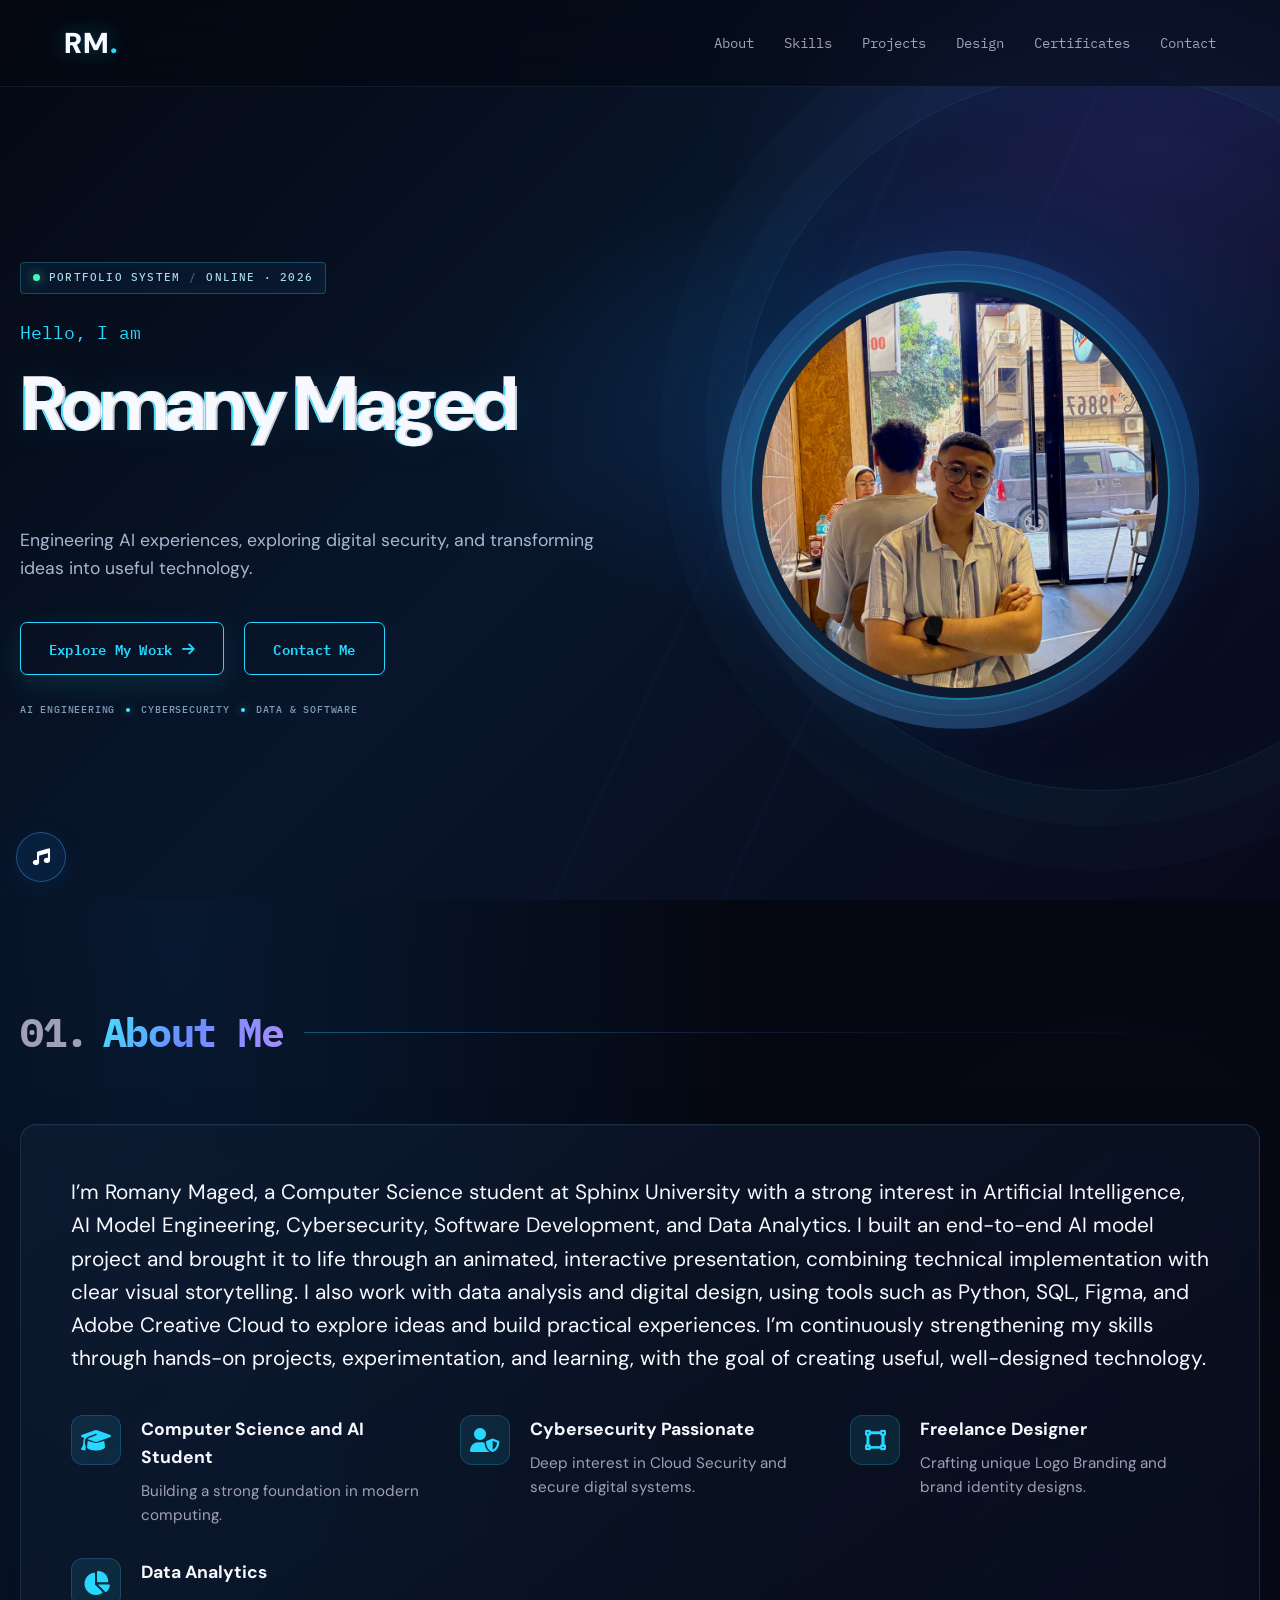
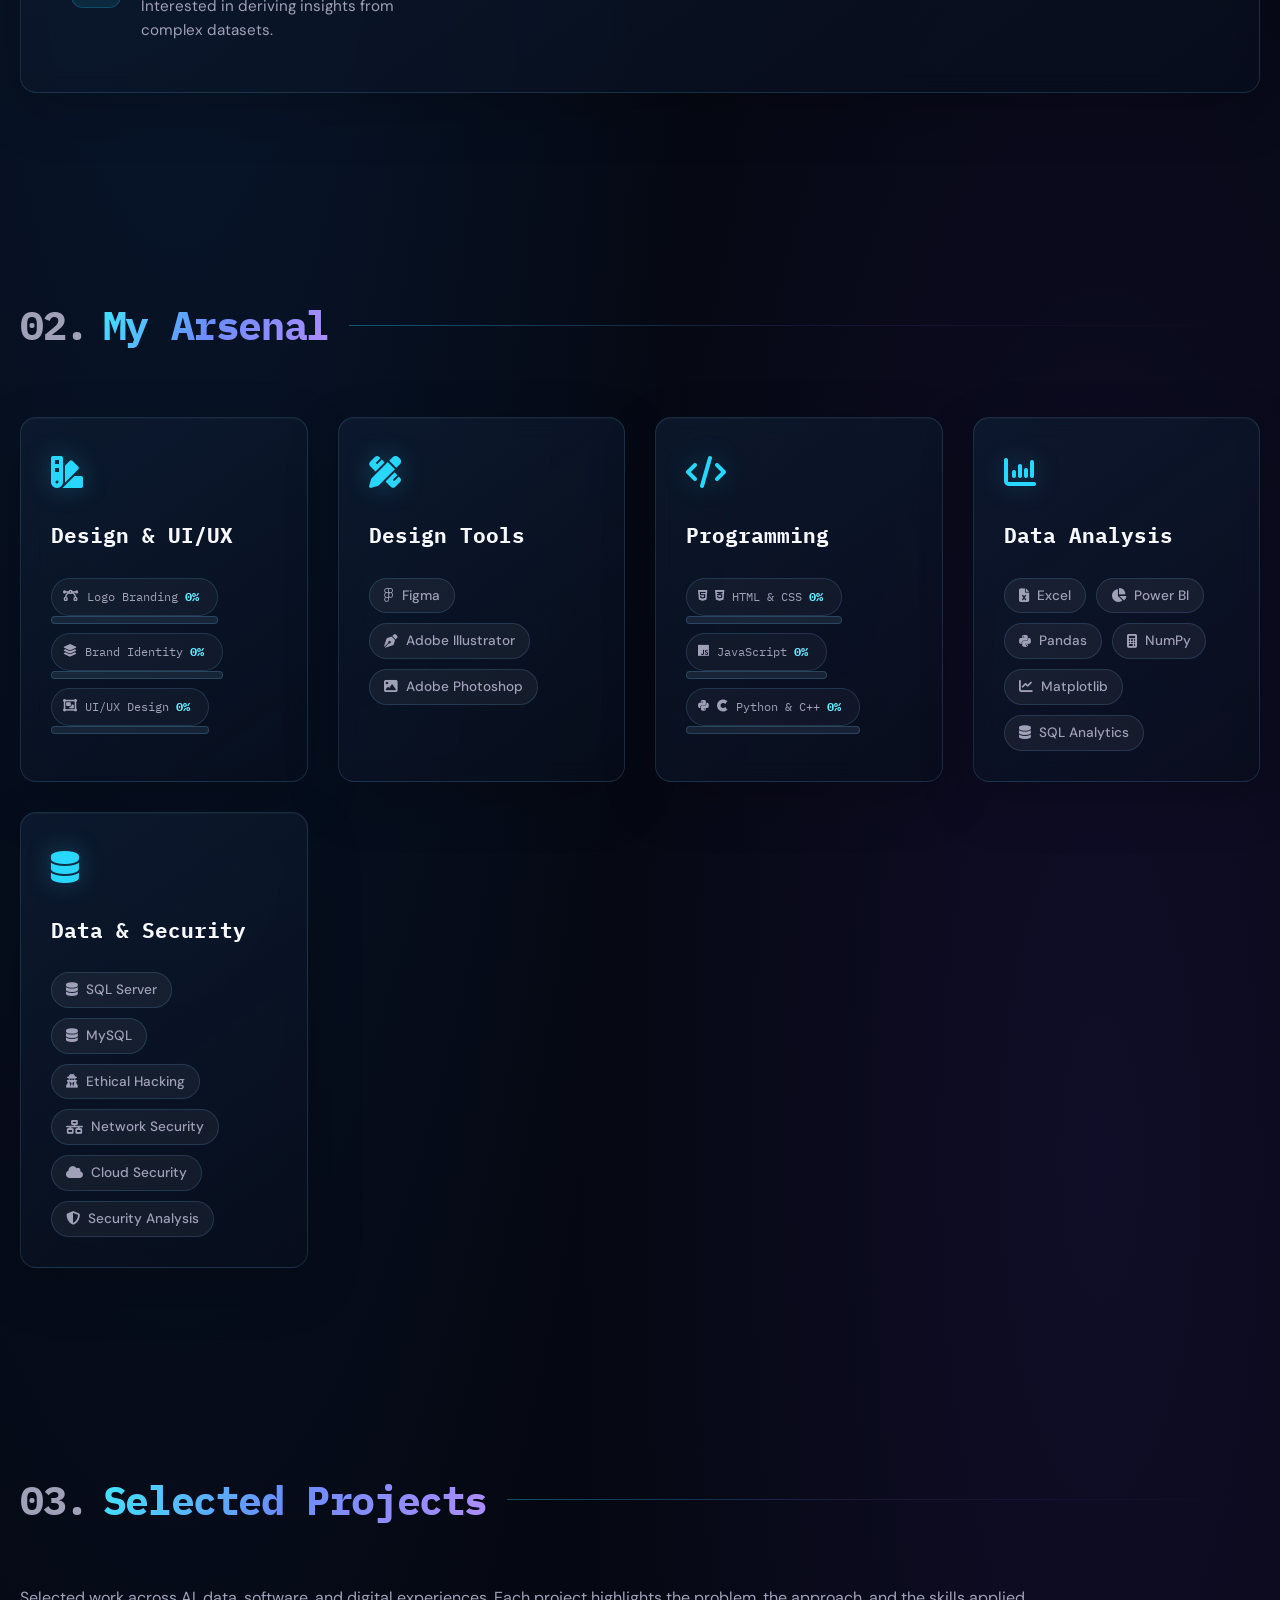
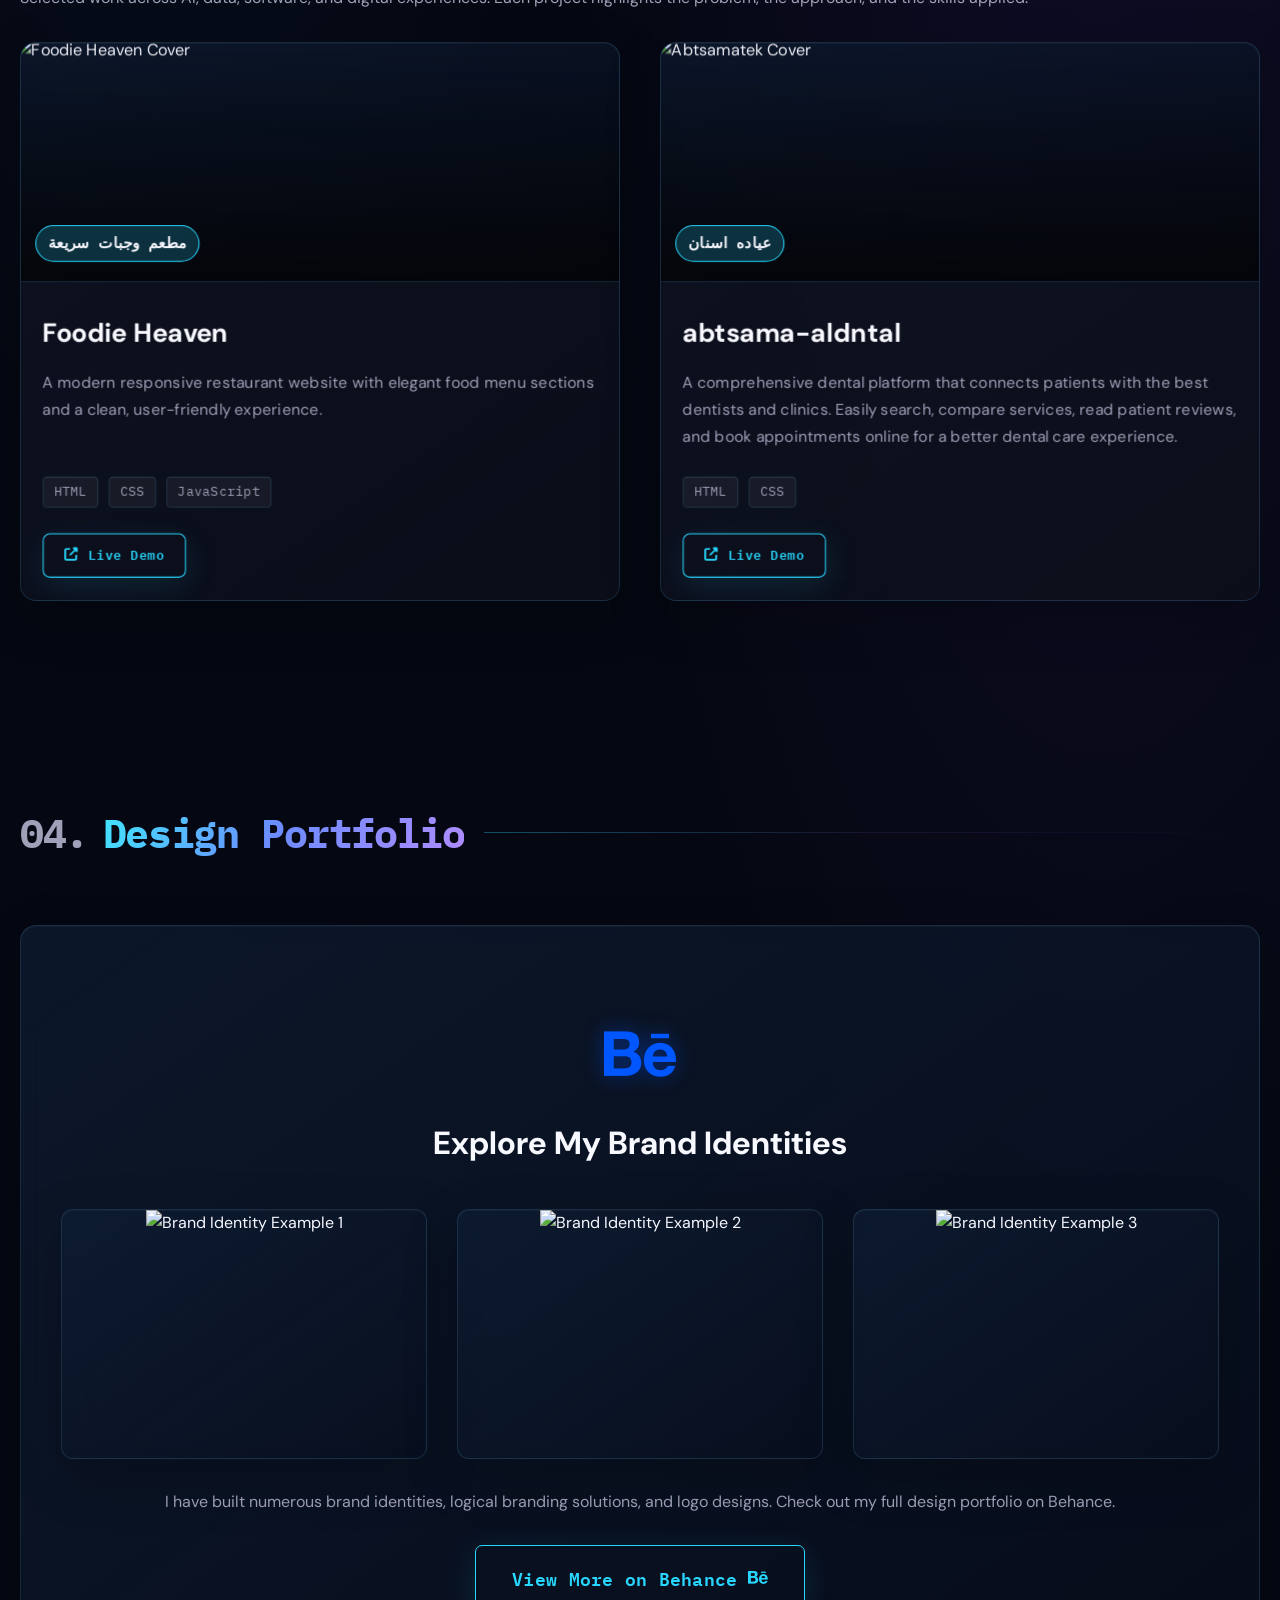
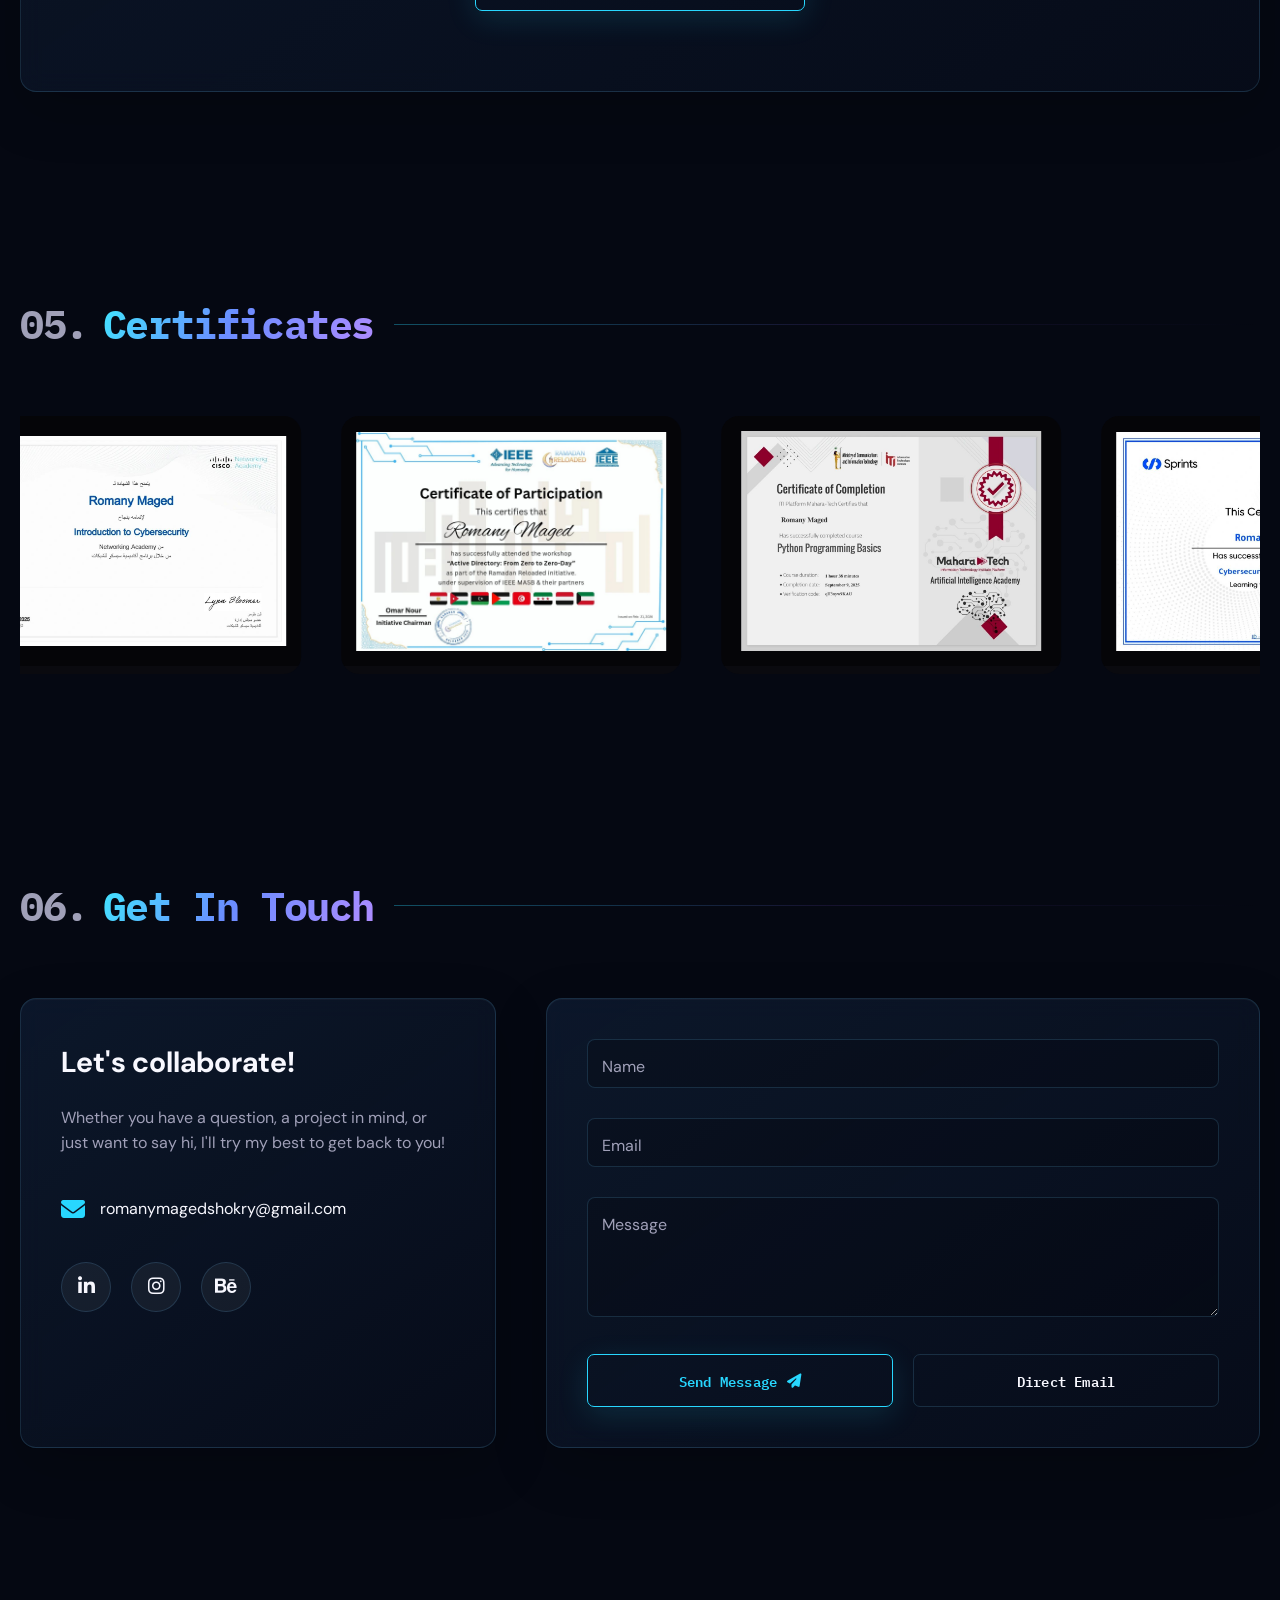
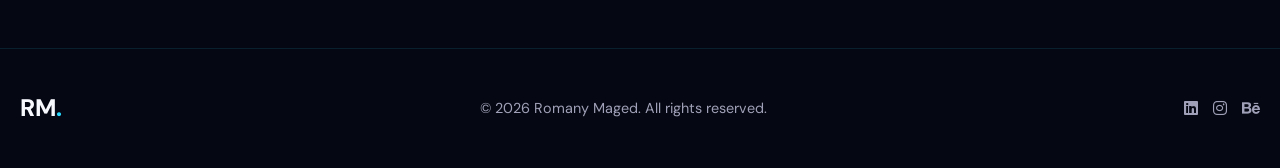
==== index.html @ 2e4d7f94 "Add files via upload" ====
<!DOCTYPE html>
<html lang="en" translate="no">

<head>
    <meta charset="UTF-8">
    <meta name="viewport" content="width=device-width, initial-scale=1.0">

    <!-- Site identity and favicon -->
    <title>Romany Maged | AI Model Engineering, Computer Science &amp; Cybersecurity</title>
    <meta name="application-name" content="Romany Maged">
    <meta property="og:site_name" content="Romany Maged">
    <link rel="icon" type="image/png" sizes="192x192" href="/logo.png">
    <link rel="apple-touch-icon" href="/logo.png">

    <!-- Google Search Console verification (kept from the original file) -->
    <meta name="google-site-verification" content="r4RRK8boNei9Hx-ZyAp6NNh3rEhzOxbkP657Rp9Qjjo">
    <meta name="google-site-verification" content="z92JJEyWyNlZCQNOG80VVvC26_KCY3gpOi3EZ64j8lI">

    <meta name="description" content="Explore Romany Maged’s portfolio featuring AI model engineering, Computer Science projects, cybersecurity, data analytics, software development, and UI/UX and brand design.">
    <meta name="robots" content="index, follow">
    <link rel="canonical" href="https://romanymaged12.vercel.app/">

    <!-- Social sharing -->
    <meta property="og:type" content="website">
    <meta property="og:title" content="Romany Maged | Personal Portfolio">
    <meta property="og:description" content="Explore Romany Maged’s AI model engineering, software development, cybersecurity, data analytics, and design projects.">
    <meta property="og:url" content="https://romanymaged12.vercel.app/">
    <meta property="og:image" content="https://romanymaged12.vercel.app/logo.png">
    <meta name="author" content="Romany Maged">
    <meta name="twitter:card" content="summary">
    <meta name="twitter:title" content="Romany Maged | Portfolio">
    <meta name="twitter:description" content="Computer Science and AI student focused on AI model development, software projects, cybersecurity, data analytics, and design.">
    <meta name="twitter:image" content="https://romanymaged12.vercel.app/logo.png">

    <!-- Fonts -->
    <link rel="preconnect" href="https://fonts.googleapis.com">
    <link rel="preconnect" href="https://fonts.gstatic.com" crossorigin>
    <link href="https://fonts.googleapis.com/css2?family=DM+Sans:wght@400;500;600;700&amp;family=IBM+Plex+Mono:wght@400;500;600&amp;display=swap" rel="stylesheet">

    <!-- Icons -->
    <link rel="stylesheet" href="https://cdnjs.cloudflare.com/ajax/libs/font-awesome/6.4.0/css/all.min.css">

    <!-- AOS CSS -->
    <link href="https://unpkg.com/aos@2.3.1/dist/aos.css" rel="stylesheet">

    <!-- CSS -->
    <link rel="stylesheet" href="style.css">

    <!-- Structured data: preferred Google site name -->
    <script type="application/ld+json">
    {
      "@context": "https://schema.org",
      "@graph": [
        {
          "@type": "Person",
          "@id": "https://romanymaged12.vercel.app/#person",
          "name": "Romany Maged",
          "url": "https://romanymaged12.vercel.app/",
          "jobTitle": "Computer Science Student | AI Model Engineering and Cybersecurity",
          "email": "romanymagedshokry@gmail.com",
          "sameAs": [
            "https://www.linkedin.com/in/romany-maged-387081284",
            "https://www.instagram.com/romany_maged12",
            "https://www.behance.net/romanymaged"
          ],
          "knowsAbout": [
            "Computer Science",
            "Frontend Development",
            "AI Model Engineering",
            "Machine Learning",
            "Cybersecurity",
            "Cloud Technologies",
            "Data Analysis",
            "Logo Branding",
            "Web Development"
          ]
        },
        {
          "@type": "WebSite",
          "@id": "https://romanymaged12.vercel.app/#website",
          "url": "https://romanymaged12.vercel.app/",
          "name": "Romany Maged",
          "alternateName": "RM",
          "description": "Portfolio of Romany Maged featuring AI model engineering, software development, cybersecurity, data analytics, and design projects.",
          "inLanguage": "en",
          "publisher": {
            "@id": "https://romanymaged12.vercel.app/#person"
          }
        }
      ]
    }
    </script>
</head>

<body>
    <!-- Preloader -->
    <div id="preloader">
        <div class="loader-content">
            <div class="loader-logo">RM<span>.</span></div>
            <div class="loader-bar">
                <div class="loader-progress"></div>
            </div>
        </div>
    </div>
    <!-- Navigation -->
    <nav class="navbar" data-aos="fade-down" data-aos-duration="1000">
        <div class="nav-container">
            <a href="#hero" class="brand">RM<span>.</span></a>
            <ul class="nav-links" id="site-navigation">
                <li><a href="#about" class="nav-link">About</a></li>
                <li><a href="#skills" class="nav-link">Skills</a></li>
                <li><a href="#projects" class="nav-link">Projects</a></li>
                <li><a href="#design" class="nav-link">Design</a></li>
                <li><a href="#certificates" class="nav-link">Certificates</a></li>
                <li><a href="#contact" class="nav-link">Contact</a></li>
            </ul>
            <button class="mobile-menu-btn" type="button" aria-label="Open navigation menu" aria-expanded="false" aria-controls="site-navigation"><i class="fas fa-bars" aria-hidden="true"></i></button>
        </div>
    </nav>

    <main>
        <!-- Hero Section -->
        <section id="hero" class="hero-section animated-gradient-bg">
            <div id="tsparticles" class="absolute-canvas"></div>
            <div class="container relative w-full">
                <div class="hero-wrapper">
                    <div class="hero-content">
                        <div class="future-status" data-aos="fade-up" data-aos-delay="60"><span class="status-dot"></span><span>PORTFOLIO SYSTEM</span><span class="status-divider">/</span><span>ONLINE · 2026</span></div>
                        <div class="hero-subtitle" data-aos="fade-up" data-aos-delay="100">Hello, I am</div>
                        <h1 class="hero-title glitch" data-text="Romany Maged" data-aos="fade-up" data-aos-delay="200">
                            Romany Maged</h1>
                        <h2 class="hero-roles" data-aos="fade-up" data-aos-delay="300">
                            <span id="typed-roles"></span>
                        </h2>
                        <p class="hero-tagline" data-aos="fade-up" data-aos-delay="400">Engineering AI experiences, exploring digital security, and transforming ideas into useful technology.</p>

                        <div class="cta-group" data-aos="fade-up" data-aos-delay="500">
                            <a href="#projects" class="btn btn-primary">
                                <span>Explore My Work</span> <i class="fas fa-arrow-right"></i>
                            </a>
                            <a href="#contact" class="btn btn-secondary">
                                <span>Contact Me</span>
                            </a>
                            
                        </div>
                        <div class="hero-tech-strip" data-aos="fade-up" data-aos-delay="560" aria-label="Focus areas">
                            <span>AI ENGINEERING</span><i></i><span>CYBERSECURITY</span><i></i><span>DATA &amp; SOFTWARE</span>
                        </div>
                    </div>
                    <div class="hero-visual" data-aos="zoom-in" data-aos-delay="600">
                        <div class="profile-glow-ring">
                            <img src="profilee.jpg" alt="Romany Maged Profile" class="profile-image">
                        </div>
                    </div>
                </div>
            </div>

        </section>

        <!-- About Section -->
        <section id="about" class="about-section section-padding">
            <div class="container">
                <div class="section-header" data-aos="fade-right">
                    <h2 class="section-title">01. <span class="gradient-text">About Me</span></h2>
                    <div class="section-line"></div>
                </div>

                <div class="about-content glass-panel" data-aos="fade-up">
                    <div class="about-text">
                        <p class="lead">I’m Romany Maged, a Computer Science student at Sphinx University with a strong interest in Artificial Intelligence, AI Model Engineering, Cybersecurity, Software Development, and Data Analytics. I built an end-to-end AI model project and brought it to life through an animated, interactive presentation, combining technical implementation with clear visual storytelling. I also work with data analysis and digital design, using tools such as Python, SQL, Figma, and Adobe Creative Cloud to explore ideas and build practical experiences. I’m continuously strengthening my skills through hands-on projects, experimentation, and learning, with the goal of creating useful, well-designed technology.</p>

                        <ul class="about-list">
                            <li data-aos="fade-up" data-aos-delay="100">
                                <div class="icon-box"><i class="fas fa-graduation-cap"></i></div>
                                <div>
                                    <strong>Computer Science and AI Student</strong>
                                    <p>Building a strong foundation in modern computing.</p>
                                </div>
                            </li>
                            <li data-aos="fade-up" data-aos-delay="200">
                                <div class="icon-box"><i class="fas fa-user-shield"></i></div>
                                <div>
                                    <strong>Cybersecurity Passionate</strong>
                                    <p>Deep interest in Cloud Security and secure digital systems.</p>
                                </div>
                            </li>
                            <li data-aos="fade-up" data-aos-delay="300">
                                <div class="icon-box"><i class="fas fa-vector-square"></i></div>
                                <div>
                                    <strong>Freelance Designer</strong>
                                    <p>Crafting unique Logo Branding and brand identity designs.</p>
                                </div>
                            </li>
                            <li data-aos="fade-up" data-aos-delay="400">
                                <div class="icon-box"><i class="fas fa-chart-pie"></i></div>
                                <div>
                                    <strong>Data Analytics</strong>
                                    <p>Interested in deriving insights from complex datasets.</p>
                                </div>
                            </li>
                        </ul>
                    </div>
                </div>
            </div>
        </section>

        <!-- Skills Section -->
        <section id="skills" class="skills-section section-padding">
            <div class="container">
                <div class="section-header" data-aos="fade-right">
                    <h2 class="section-title">02. <span class="gradient-text">My Arsenal</span></h2>
                    <div class="section-line"></div>
                </div>

                <div class="skills-grid">
                    <!-- Design Skills -->
                    <div class="skill-category glass-card" data-aos="fade-up" data-aos-delay="100"-glare="0.2">
                        <div class="category-icon blue"><i class="fas fa-swatchbook"></i></div>
                        <h3>Design &amp; UI/UX</h3>
                        <div class="skill-bars">
                            <div class="skill-bar-item">
                                <div class="skill-info"><span class="has-tooltip"
                                        data-tooltip="Creating visually striking corporate identities"><i
                                            class="fa-solid fa-bezier-curve"></i> Logo Branding</span><span
                                        class="progress-percent" data-target="95">0%</span></div>
                                <div class="progress-bar">
                                    <div class="progress" data-target="95"

                                        style="width: 0%; color: var(--accent-blue); background: linear-gradient(90deg, rgba(var(--accent-blue-rgb), 0.1), var(--accent-blue));">
                                    </div>
                                </div>
                            </div>
                            <div class="skill-bar-item">
                                <div class="skill-info"><span class="has-tooltip"
                                        data-tooltip="Developing comprehensive brand strategies"><i
                                            class="fa-solid fa-layer-group"></i> Brand Identity</span><span
                                        class="progress-percent" data-target="80">0%</span></div>
                                <div class="progress-bar">
                                    <div class="progress" data-target="80"

                                        style="width: 0%; color: var(--accent-blue); background: linear-gradient(90deg, rgba(var(--accent-blue-rgb), 0.1), var(--accent-blue));">
                                    </div>
                                </div>
                            </div>
                            <div class="skill-bar-item">
                                <div class="skill-info"><span class="has-tooltip"
                                        data-tooltip="Designing intuitive user interfaces"><i
                                            class="fa-solid fa-object-group"></i> UI/UX Design</span><span
                                        class="progress-percent" data-target="89">0%</span></div>
                                <div class="progress-bar">
                                    <div class="progress" data-target="89"

                                        style="width: 0%; color: var(--accent-blue); background: linear-gradient(90deg, rgba(var(--accent-blue-rgb), 0.1), var(--accent-blue));">
                                    </div>
                                </div>
                            </div>
                        </div>
                    </div>

                    <!-- Design Tools -->
                    <div class="skill-category glass-card" data-aos="fade-up" data-aos-delay="200"-glare="0.2">
                        <div class="category-icon purple"><i class="fas fa-pen-ruler"></i></div>
                        <h3>Design Tools</h3>
                        <div class="tags" style="margin-top: 20px;">
                            <span class="tag tool has-tooltip" data-tooltip="Advanced vector UI generation"><i
                                    class="fa-brands fa-figma"></i> Figma</span>
                            <span class="tag tool has-tooltip" data-tooltip="Vector graphic creation"><i
                                    class="fa-solid fa-pen-nib"></i> Adobe Illustrator</span>
                            <span class="tag tool has-tooltip" data-tooltip="Raster image editing"><i
                                    class="fa-solid fa-image"></i> Adobe Photoshop</span>
                        </div>
                    </div>

                    <!-- Programming -->
                    <div class="skill-category glass-card" data-aos="fade-up" data-aos-delay="300"-glare="0.2">
                        <div class="category-icon blue"><i class="fas fa-code"></i></div>
                        <h3>Programming</h3>
                        <div class="skill-bars">
                            <div class="skill-bar-item">
                                <div class="skill-info"><span class="has-tooltip"
                                        data-tooltip="Semantic markup &amp; responsive styles"><i
                                            class="fa-brands fa-html5"></i> <i class="fa-brands fa-css3-alt"></i> HTML
                                        &amp; CSS</span><span class="progress-percent" data-target="99">0%</span></div>
                                <div class="progress-bar">
                                    <div class="progress" data-target="99"
                                        style="width: 0%; color: var(--accent-purple); background: linear-gradient(90deg, rgba(var(--accent-purple-rgb), 0.1), var(--accent-purple));">
                                    </div>
                                </div>
                            </div>
                            <div class="skill-bar-item">
                                <div class="skill-info"><span class="has-tooltip"
                                        data-tooltip="Interactive web logic formulation"><i class="fa-brands fa-js"></i>
                                        JavaScript</span><span class="progress-percent" data-target="84">0%</span></div>
                                <div class="progress-bar">
                                    <div class="progress" data-target="84"

                                        style="width: 0%; color: var(--accent-purple); background: linear-gradient(90deg, rgba(var(--accent-purple-rgb), 0.1), var(--accent-purple));">
                                    </div>
                                </div>
                            </div>
                            <div class="skill-bar-item">
                                <div class="skill-info"><span class="has-tooltip"
                                        data-tooltip="Object-oriented algorithms &amp; logic"><i
                                            class="fa-brands fa-python"></i> <i class="fa-brands fa-cuttlefish"></i>
                                        Python &amp; C++</span><span class="progress-percent" data-target="90">0%</span>
                                </div>
                                <div class="progress-bar">
                                    <div class="progress" data-target="90"

                                        style="width: 0%; color: var(--accent-purple); background: linear-gradient(90deg, rgba(var(--accent-purple-rgb), 0.1), var(--accent-purple));">
                                    </div>
                                </div>
                            </div>
                        </div>
                    </div>

                    <!-- Data Analysis -->
                    <div class="skill-category glass-card" data-aos="fade-up" data-aos-delay="450">
                        <div class="category-icon blue"><i class="fas fa-chart-column"></i></div>
                        <h3>Data Analysis</h3>
                        <div class="tags" style="margin-top: 20px;">
                            <span class="tag tool has-tooltip" data-tooltip="Data cleaning, analysis, and reporting"><i
                                    class="fas fa-file-excel"></i> Excel</span>
                            <span class="tag tool has-tooltip" data-tooltip="Interactive dashboards and business intelligence"><i
                                    class="fas fa-chart-pie"></i> Power BI</span>
                            <span class="tag tool has-tooltip" data-tooltip="Data manipulation and analysis with Python"><i
                                    class="fab fa-python"></i> Pandas</span>
                            <span class="tag tool has-tooltip" data-tooltip="Numerical computing and array-based analysis"><i
                                    class="fas fa-calculator"></i> NumPy</span>
                            <span class="tag tool has-tooltip" data-tooltip="Data visualization and statistical charts"><i
                                    class="fas fa-chart-line"></i> Matplotlib</span>
                            <span class="tag db has-tooltip" data-tooltip="Querying and analyzing structured datasets"><i
                                    class="fas fa-database"></i> SQL Analytics</span>
                        </div>
                    </div>

                    <!-- DB & Sec -->
                    <div class="skill-category glass-card" data-aos="fade-up" data-aos-delay="400"-glare="0.2">
                        <div class="category-icon purple"><i class="fas fa-database"></i></div>
                        <h3>Data &amp; Security</h3>
                        <div class="tags" style="margin-top: 20px;">
                            <span class="tag db has-tooltip" data-tooltip="Relational database querying"><i
                                    class="fa-solid fa-database"></i> SQL Server</span>
                            <span class="tag db has-tooltip" data-tooltip="Open-source RDBMS"><i
                                    class="fa-solid fa-database"></i> MySQL</span>
                            <span class="tag sec has-tooltip" data-tooltip="Penetration testing &amp; exploits"><i
                                    class="fa-solid fa-user-secret"></i> Ethical Hacking</span>
                            <span class="tag sec has-tooltip" data-tooltip="Infrastructure defense"><i
                                    class="fa-solid fa-network-wired"></i> Network Security</span>
                            <span class="tag sec has-tooltip" data-tooltip="Securing cloud environments"><i
                                    class="fa-solid fa-cloud"></i> Cloud Security</span>
                            <span class="tag sec has-tooltip" data-tooltip="Vulnerability scanning"><i
                                    class="fa-solid fa-shield-halved"></i> Security Analysis</span>
                        </div>
                    </div>
                </div>
            </div>
        </section>

        <!-- Web Projects Section -->
        <section id="projects" class="projects-section section-padding">
            <div class="container">
                <div class="section-header" data-aos="fade-right">
                    <h2 class="section-title">03. <span class="gradient-text">Selected Projects</span></h2>
                    <div class="section-line"></div>
                </div>

                <div class="projects-intro" data-aos="fade-up">
                    <p>Selected work across AI, data, software, and digital experiences. Each project highlights the problem, the approach, and the skills applied.</p>
                </div>
                <div class="modern-projects-grid">
                    <!-- Project 1 -->
                    <div class="project-grid-card glass-card" data-aos="fade-up"-glare="0.2">
                        <div class="project-cover hover-zoom">
                            <img src="https://img.joomcdn.net/fcca8a0c1809af371ff817e4484833f15d3275b1_original.jpeg"
                                alt="Foodie Heaven Cover">
                            <div class="project-overlay">
                                <span class="project-type-chip"><h3>مطعم وجبات سريعة</h3></span>
                            </div>
                        </div>
                        <div class="project-info-box">
                            <h3 class="project-title">Foodie Heaven</h3>
                            <p class="project-desc">A modern responsive restaurant website with elegant food menu
                                sections and a clean, user-friendly experience.</p>
                            <div class="project-tech">
                                <span>HTML</span>
                                <span>CSS</span>
                                <span>JavaScript</span>
                            </div>
                            <div class="project-actions-row">
                                <a href="https://foodieheaven1.netlify.app/" target="_blank" rel="noopener noreferrer"
                                    class="btn btn-primary btn-sm">
                                    <i class="fas fa-external-link-alt"></i> Live Demo
                                </a>
                                
                                </a>
                            </div>
                        </div>
                    </div>

                    <!-- Project 2 -->
                    <div class="project-grid-card glass-card" data-aos="fade-up" data-aos-delay="100"-glare="0.2">
                        <div class="project-cover hover-zoom">
                            <img src="https://www.alsafwahospital.net/images/2017/02/06/teeth.jpg"
                                alt="Abtsamatek Cover">
                            <div class="project-overlay">
                                <span class="project-type-chip"><h3>عياده اسنان</h3></span>
                            </div>
                        </div>
                        <div class="project-info-box">
                            <h3 class="project-title">abtsama-aldntal</h3>
                            <p class="project-desc">A comprehensive dental platform that connects patients with the best dentists and clinics.
Easily search, compare services, read patient reviews, and book appointments online for a better dental care experience.</p>
                            <div class="project-tech">
                                <span>HTML</span>
                                <span>CSS</span>
                            </div>
                            <div class="project-actions-row">
                                <a href="https://abtsama-aldntal.netlify.app/" target="_blank" rel="noopener noreferrer"
                                    class="btn btn-primary btn-sm">
                                    <i class="fas fa-external-link-alt"></i> Live Demo
                                </a>
                                
                                </a>
                            </div>
                        </div>
                    </div>
                </div>
            </div>
        </section>

        <!-- Design Portfolio Section -->
        <section id="design" class="design-section section-padding">
            <div class="container">
                <div class="section-header" data-aos="fade-right">
                    <h2 class="section-title">04. <span class="gradient-text">Design Portfolio</span></h2>
                    <div class="section-line"></div>
                </div>

                <div class="behance-promo glass-panel" data-aos="zoom-in-up">
                    <div class="behance-brand" style="margin-bottom: 10px;">
                        <i class="fa-brands fa-behance"></i>
                    </div>
                    <h3 style="margin-bottom: 40px;">Explore My Brand Identities</h3>

                    <div class="behance-grid">
                        <div class="behance-card glass-card hover-zoom" data-aos="fade-up" data-aos-delay="100">
                            <img src="https://mir-s3-cdn-cf.behance.net/project_modules/1400_webp/6d802d230749709.687cc9d68c77b.png"
                                alt="Brand Identity Example 1">
                            <div class="behance-overlay">
                                <a href="https://www.behance.net/gallery/230749709/Melou-Logo-Brand-Identity-Design" target="_blank" rel="noopener noreferrer"
                                    class="btn btn-primary btn-sm">
                                    <i class="fas fa-eye"></i> View on Behance
                                </a>
                            </div>
                        </div>
                        <div class="behance-card glass-card hover-zoom" data-aos="fade-up" data-aos-delay="200">
                            <img src="https://mir-s3-cdn-cf.behance.net/project_modules/disp_webp/baab04224359407.6809919b4394b.png"
                                alt="Brand Identity Example 2">
                            <div class="behance-overlay">
                                <a href="https://www.behance.net/gallery/224359407/Sweelix-Ice-Cream-Logo-Brand-Identity-Design" target="_blank" rel="noopener noreferrer"
                                    class="btn btn-primary btn-sm">
                                    <i class="fas fa-eye"></i> View on Behance
                                </a>
                            </div>
                        </div>
                        <div class="behance-card glass-card hover-zoom" data-aos="fade-up" data-aos-delay="300">
                            <img src="https://mir-s3-cdn-cf.behance.net/project_modules/disp_webp/b441e0223465545.67f9077413371.jpg"
                                alt="Brand Identity Example 3">
                            <div class="behance-overlay">
                                <a href="https://www.behance.net/gallery/223465545/Cookies-Logo" target="_blank" rel="noopener noreferrer"
                                    class="btn btn-primary btn-sm">
                                    <i class="fas fa-eye"></i> View on Behance
                                </a>
                            </div>
                        </div>
                    </div>
                
                    <p style="margin-top: 30px; margin-bottom: 30px;">I have built numerous brand identities, logical
                        branding solutions, and logo designs. Check out my full design portfolio on Behance.</p>

                    <a href="https://www.behance.net/romanymaged" target="_blank" rel="noopener noreferrer"
                        class="btn btn-primary lg">
                        <span>View More on Behance</span> <i class="fa-brands fa-behance"></i>
                    </a>
                </div>
            </div>
        </section>

        <!-- Certificates Section -->
    <!-- ===== CERTIFICATES PRO SLIDER FAST ===== -->
<section id="certificates" class="certificates-section section-padding">
    <div class="container">
        <div class="section-header">
            <h2 class="section-title">05. <span class="gradient-text">Certificates</span></h2>
            <div class="section-line"></div>
        </div>

        <div class="slider-wrapper">
            <div class="cert-track">

                <!-- ORIGINAL -->
                <div class="cert-card"><img src="2.jpg"></div>
                <div class="cert-card"><img src="1.jpg"></div>
                <div class="cert-card"><img src="3.jpg"></div>
                <div class="cert-card"><img src="4.jpg" alt="Certificate 4"></div>
                <div class="cert-card"><img src="gen-ai-education-hackathon-2026.png" alt="Gen AI for Education Hackathon 2026 Certificate"></div>
                <div class="cert-card"><img src="ibm-cybersecurity-fundamentals.png" alt="IBM SkillsBuild Cybersecurity Fundamentals certificate, issued October 18, 2026"></div>

                <!-- DUPLICATE -->
                <div class="cert-card"><img src="2.jpg"></div>
                <div class="cert-card"><img src="1.jpg"></div>
                <div class="cert-card"><img src="3.jpg"></div>
                <div class="cert-card"><img src="4.jpg" alt="Certificate 4"></div>
                <div class="cert-card"><img src="gen-ai-education-hackathon-2026.png" alt="Gen AI for Education Hackathon 2026 Certificate"></div>
                <div class="cert-card"><img src="ibm-cybersecurity-fundamentals.png" alt="IBM SkillsBuild Cybersecurity Fundamentals certificate, issued October 18, 2026"></div>

            </div>
        </div>
    </div>
</section>

<style>
.slider-wrapper {
    overflow: hidden;
    cursor: grab;
    position: relative;
}

.cert-track {
    display: flex;
    gap: 40px;
    width: max-content;
}

/* CARD */
.cert-card {
    min-width: 340px;
    border-radius: 18px;
    overflow: hidden;
    background: #0a0a0f;
    transition: 0.3s;
    position: relative;
}

.cert-card:hover {
    transform: scale(1.07);
    box-shadow: 0 0 30px rgba(0,229,255,0.3);
}

/* IMAGE */
.cert-card img {
    width: 100%;
    height: 250px;
    object-fit: contain;
    background: #050508;
    padding: 15px;
}

/* LIGHT EFFECT */
.cert-card::before {
    content: "";
    position: absolute;
    top: -100%;
    left: 0;
    width: 100%;
    height: 100%;
    background: linear-gradient(120deg, transparent, rgba(0,229,255,0.3), transparent);
    transition: 0.5s;
}

.cert-card:hover::before {
    top: 100%;
}

/* MOBILE */
@media (max-width: 768px) {
    .cert-card {
        min-width: 260px;
    }
}
</style>

<script>
const track = document.querySelector(".cert-track");
const wrapper = document.querySelector(".slider-wrapper");

let currentX = 0;
let isPaused = false;

/* 🔥 AUTO SPEED (تم تعديلها هنا) */
function animate() {
    if (!isPaused) {
        currentX -= 1.2; // 🔥 السرعة الجديدة

        if (Math.abs(currentX) >= track.scrollWidth / 2) {
            currentX = 0;
        }

        track.style.transform = `translateX(${currentX}px)`;
    }

    requestAnimationFrame(animate);
}

animate();

/* 🔥 DRAG */
let isDown = false;
let startX;

wrapper.addEventListener("mousedown", (e) => {
    isDown = true;
    isPaused = true;
    startX = e.pageX;
    wrapper.style.cursor = "grabbing";
});

wrapper.addEventListener("mouseup", () => {
    isDown = false;
    isPaused = false;
    wrapper.style.cursor = "grab";
});

wrapper.addEventListener("mouseleave", () => {
    isDown = false;
    isPaused = false;
});

wrapper.addEventListener("mousemove", (e) => {
    if (!isDown) return;
    const move = e.pageX - startX;
    currentX += move * 0.6;
    startX = e.pageX;
});

/* TOUCH */
wrapper.addEventListener("touchstart", (e) => {
    isPaused = true;
    startX = e.touches[0].clientX;
});

wrapper.addEventListener("touchmove", (e) => {
    const move = e.touches[0].clientX - startX;
    currentX += move * 0.6;
    startX = e.touches[0].clientX;
});

wrapper.addEventListener("touchend", () => {
    isPaused = false;
});
</script>
        <!-- Contact Section -->
        <section id="contact" class="contact-section section-padding">
            <div class="container">
                <div class="section-header" data-aos="fade-right">
                    <h2 class="section-title">06. <span class="gradient-text">Get In Touch</span></h2>
                    <div class="section-line"></div>
                </div>

                <div class="contact-wrapper">
                    <div class="contact-info glass-card" data-aos="fade-right">
                        <h3>Let's collaborate!</h3>
                        <p>Whether you have a question, a project in mind, or just want to say hi, I'll try my best to
                            get back to you!</p>

                        <div class="contact-methods">
                            <a href="mailto:romanymagedshokry@gmail.com" class="method-item" target="_blank"
                                rel="noopener noreferrer">
                                <i class="fas fa-envelope"></i>
                                <span>romanymagedshokry@gmail.com</span>
                            </a>
                        </div>

                        <div class="social-links-lg">
                            <a href="https://www.linkedin.com/in/romany-maged-387081284" target="_blank"
                                rel="noopener noreferrer" class="social-lg" aria-label="LinkedIn">
                                <i class="fa-brands fa-linkedin-in"></i>
                            </a>
                            <a href="https://www.instagram.com/romany_maged12" target="_blank" rel="noopener noreferrer"
                                class="social-lg" aria-label="Instagram">
                                <i class="fa-brands fa-instagram"></i>
                            </a>
                            <a href="https://www.behance.net/romanymaged" target="_blank" rel="noopener noreferrer"
                                class="social-lg" aria-label="Behance">
                                <i class="fa-brands fa-behance"></i>
                            </a>
                        </div>
                    </div>

                    <div class="contact-form glass-card" data-aos="fade-left">
                        <form id="contactForm">
                            <input type="hidden" name="_subject" value="New Message From Portfolio Website">
                            <input type="hidden" name="_captcha" value="false">
                            <div class="form-group">
                                <input type="text" id="user_name" name="user_name" required placeholder=" "><label for="user_name">Name</label>
                            </div>
                            <div class="form-group">
                                <input type="email" id="user_email" name="user_email" required placeholder=" "><label for="user_email">Email</label>
                            </div>
                            <div class="form-group">
                                <textarea id="message" name="message" rows="5" required placeholder=" "></textarea>
                                <label for="message">Message</label>
                            </div>
                            <div id="form-message"
                                style="display: none; text-align: center; margin-bottom: 20px; font-weight: 500; font-family: var(--font-mono); font-size: 0.95rem;">
                            </div>
                            <div class="form-actions">
                                <button type="submit" class="btn btn-primary w-full" id="submitBtn">
                                    <span>Send Message</span> <i class="fas fa-paper-plane"></i>
                                </button>
                                <button type="button" class="btn btn-outline w-full"
                                    onclick="window.location.href='mailto:romanymagedshokry@gmail.com'">
                                    <span>Direct Email</span>
                                </button>
                            </div>
                        </form>
                    </div>
                </div>
            </div>
        </section>
    </main>

    <footer data-aos="fade-up">
        <div class="container">
            <div class="footer-content">
                <div class="footer-logo">RM<span>.</span></div>
                <p>&copy; 2026 Romany Maged. All rights reserved.</p>
                <div class="footer-socials">
                    <a href="https://www.linkedin.com/in/romany-maged-387081284" target="_blank"
                        rel="noopener noreferrer"><i class="fa-brands fa-linkedin"></i></a>
                    <a href="https://www.instagram.com/romany_maged12" target="_blank" rel="noopener noreferrer"><i
                            class="fa-brands fa-instagram"></i></a>
                    <a href="https://www.behance.net/romanymaged" target="_blank" rel="noopener noreferrer"><i
                            class="fa-brands fa-behance"></i></a>
                </div>
            </div>
        </div>
    </footer>

    <!-- Scripts -->
    <script src="https://cdn.jsdelivr.net/npm/tsparticles-preset-stars@2/tsparticles.preset.stars.bundle.min.js"></script>
    <script src="https://cdn.jsdelivr.net/npm/tsparticles@2/tsparticles.bundle.min.js"></script>
    <script src="https://unpkg.com/typed.js@2.1.0/dist/typed.umd.js"></script>
    <script src="https://unpkg.com/aos@2.3.1/dist/aos.js"></script>

    <!-- EmailJS -->
    <script type="text/javascript" src="https://cdn.jsdelivr.net/npm/@emailjs/browser@4/dist/email.min.js"></script>
    <!-- Custom Script -->
    <script src="script.js"></script>


    <!-- Compact music button with playlist drawer -->
    <div class="site-music" id="siteMusic">
      <section class="music-playlist" id="musicPlaylist" aria-label="Background music playlist" hidden>
        <div class="music-playlist-head">
          <div class="music-playlist-brand">
            <span class="music-brand-mark"><i class="fa-solid fa-music" aria-hidden="true"></i></span>
            <span><strong>Background Music</strong><small>Choose a track</small></span>
          </div>
          <button class="music-close" id="musicPlaylistClose" type="button" aria-label="Close playlist"><i class="fa-solid fa-xmark"></i></button>
        </div>
        <div class="music-now-playing" id="musicNowPlaying"><span class="music-live-dot"></span><span id="musicNowPlayingText">Choose a song to start</span></div>
        <div class="music-track-list" id="musicTrackList">
          <button type="button" class="music-track" data-src="song-hamo.mp3" data-title="ركبت الخصومة ركبت البومة">
            <span class="music-track-art"><i class="fa-solid fa-music"></i></span>
            <span class="music-track-info"><strong>ركبت الخصومة ركبت البومة</strong><small>Hamo El Morshedy</small></span>
            <span class="music-track-state"><i class="fa-solid fa-play"></i></span>
          </button>
          <button type="button" class="music-track" data-src="music.mp3" data-title="My Playlist Track">
            <span class="music-track-art music-track-art-alt"><i class="fa-solid fa-headphones"></i></span>
            <span class="music-track-info"><strong>My Playlist Track</strong><small>Local audio</small></span>
            <span class="music-track-state"><i class="fa-solid fa-play"></i></span>
          </button>
        </div>
        <div class="music-player-actions">
          <button type="button" id="musicPlayPause" class="music-player-button"><i class="fa-solid fa-play"></i><span>Play</span></button>
          <span class="music-player-hint">Choose a track, then play</span>
        </div>
      </section>
      <button type="button" class="site-music-toggle" id="siteMusicToggle" aria-label="Open music playlist" aria-expanded="false" aria-controls="musicPlaylist" title="Music playlist">
        <i class="fa-solid fa-music" id="siteMusicIcon" aria-hidden="true"></i>
        <span class="music-pulse" aria-hidden="true"><i></i><i></i><i></i></span>
      </button>
      <audio id="siteBackgroundAudio" src="song-hamo.mp3" preload="metadata" loop></audio>
    </div>
    <script>
    (() => {
      const audio = document.getElementById('siteBackgroundAudio');
      const toggle = document.getElementById('siteMusicToggle');
      const icon = document.getElementById('siteMusicIcon');
      const playlist = document.getElementById('musicPlaylist');
      const close = document.getElementById('musicPlaylistClose');
      const tracks = [...document.querySelectorAll('.music-track')];
      const nowText = document.getElementById('musicNowPlayingText');
      const playPause = document.getElementById('musicPlayPause');
      if (!audio || !toggle || !playlist || !playPause) return;
      let selected = tracks.findIndex(t => t.dataset.src === audio.getAttribute('src'));
      if (selected < 0) selected = 0;
      const setPanel = open => {
        playlist.hidden = !open;
        toggle.setAttribute('aria-expanded', String(open));
        toggle.setAttribute('aria-label', open ? 'Close music playlist' : 'Open music playlist');
        toggle.classList.toggle('playlist-open', open);
      };
      const update = () => {
        const playing = !audio.paused;
        toggle.classList.toggle('is-playing', playing);
        toggle.setAttribute('aria-pressed', String(playing));
        icon.className = playing ? 'fa-solid fa-pause' : 'fa-solid fa-music';
        playPause.innerHTML = `<i class="fa-solid ${playing ? 'fa-pause' : 'fa-play'}"></i><span>${playing ? 'Pause' : 'Play'}</span>`;
        tracks.forEach((track, i) => {
          const active = i === selected;
          track.classList.toggle('is-selected', active);
          track.classList.toggle('is-playing-track', active && playing);
          const state = track.querySelector('.music-track-state');
          if (state) state.innerHTML = `<i class="fa-solid ${active && playing ? 'fa-volume-high' : active ? 'fa-circle-check' : 'fa-play'}"></i>`;
        });
        nowText.textContent = selected >= 0 ? tracks[selected].dataset.title : 'Choose a song to start';
      };
      toggle.addEventListener('click', () => setPanel(playlist.hidden));
      close.addEventListener('click', () => setPanel(false));
      tracks.forEach((track, i) => track.addEventListener('click', async () => {
        const changed = selected !== i || audio.getAttribute('src') !== track.dataset.src;
        selected = i;
        if (changed) { audio.src = track.dataset.src; audio.load(); }
        try { await audio.play(); } catch (e) { /* Browser may require a user gesture; this click is one. */ }
        update();
      }));
      playPause.addEventListener('click', async () => {
        if (audio.paused) {
          try { await audio.play(); } catch (e) { update(); }
        } else audio.pause();
        update();
      });
      audio.addEventListener('play', update);
      audio.addEventListener('pause', update);
      audio.addEventListener('ended', update);
      document.addEventListener('click', e => { if (!document.getElementById('siteMusic').contains(e.target)) setPanel(false); });
      document.addEventListener('keydown', e => { if (e.key === 'Escape') setPanel(false); });
      update();
    })();
    </script>
</body>

</html>
---- style.css ----
/* ==== BASE & VARIABLES ==== */
:root {
    /* Colors */
    --bg-dark: #050508;
    --bg-surface: rgba(15, 15, 25, 0.6);
    --text-primary: #f8f8ff;
    --text-secondary: #a0a0b8;

    --accent-blue: #2196f3;
    --accent-blue-rgb: 33, 150, 243;

    --accent-purple: #1565c0;
    --accent-purple-rgb: 21, 101, 192;

    --gradient-primary: linear-gradient(135deg, #64b5f6, #1565c0);

    /* Glassmorphism */
    --glass-bg: rgba(255, 255, 255, 0.03);
    --glass-border: rgba(255, 255, 255, 0.05);
    --glass-shadow: 0 8px 32px 0 rgba(0, 0, 0, 0.37);

    /* Typography */
    --font-sans: 'DM Sans', sans-serif;
    --font-mono: 'IBM Plex Mono', monospace;

    /* Transitions */
    --transit: all 0.3s cubic-bezier(0.25, 0.8, 0.25, 1);
}

* {
    margin: 0;
    padding: 0;
    box-sizing: border-box;
}

html {
    scroll-behavior: smooth;
    background-color: var(--bg-dark);
}

body {
    font-family: var(--font-sans);
    color: var(--text-primary);
    background-color: var(--bg-dark);
    line-height: 1.6;
    overflow-x: hidden;
    position: relative;
}

/* Custom Scrollbar */
::-webkit-scrollbar {
    width: 8px;
}

::-webkit-scrollbar-track {
    background: var(--bg-dark);
}

::-webkit-scrollbar-thumb {
    background: rgba(var(--accent-blue-rgb), 0.5);
    border-radius: 4px;
}

::-webkit-scrollbar-thumb:hover {
    background: var(--accent-blue);
}

/* ==== PRELOADER ==== */
#preloader {
    position: fixed;
    top: 0;
    left: 0;
    width: 100%;
    height: 100%;
    background-color: var(--bg-dark);
    z-index: 9999;
    display: flex;
    justify-content: center;
    align-items: center;
    transition: opacity 0.6s cubic-bezier(0.25, 1, 0.5, 1), visibility 0.6s ease;
}

#preloader.fade-out {
    opacity: 0;
    visibility: hidden;
}

.loader-content {
    display: flex;
    flex-direction: column;
    align-items: center;
    gap: 20px;
}

.loader-logo {
    font-size: 3rem;
    font-weight: 900;
    font-family: var(--font-sans);
    letter-spacing: 2px;
    color: var(--text-primary);
    animation: pulseLogo 1s infinite alternate cubic-bezier(0.4, 0, 0.2, 1);
}

.loader-logo span {
    color: var(--accent-blue);
    text-shadow: 0 0 15px var(--accent-blue);
}

@keyframes pulseLogo {
    0% {
        transform: scale(0.95);
        opacity: 0.8;
    }

    100% {
        transform: scale(1.05);
        opacity: 1;
        text-shadow: 0 0 20px rgba(var(--accent-blue-rgb), 0.5);
    }
}

.loader-bar {
    width: 200px;
    height: 4px;
    background: rgba(255, 255, 255, 0.1);
    border-radius: 4px;
    overflow: hidden;
    position: relative;
}

.loader-progress {
    width: 0%;
    height: 100%;
    background: linear-gradient(90deg, #64b5f6, #1565c0);
    box-shadow: 0 0 10px var(--accent-blue);
    animation: loadingBar 1.5s cubic-bezier(0.8, 0, 0.2, 1) forwards;
}

@keyframes loadingBar {
    0% {
        width: 0%;
    }

    40% {
        width: 40%;
    }

    70% {
        width: 80%;
    }

    100% {
        width: 100%;
    }
}

/* ==== BACKGROUND EFFECTS ==== */
.animated-gradient-bg {
    background: linear-gradient(-45deg, #05080d, #071a33, #0b2d55, #05080d);
    background-size: 400% 400%;
    animation: gradientBG 15s ease infinite;
}

@keyframes gradientBG {
    0% {
        background-position: 0% 50%;
    }

    50% {
        background-position: 100% 50%;
    }

    100% {
        background-position: 0% 50%;
    }
}

.absolute-canvas {
    position: absolute;
    top: 0;
    left: 0;
    width: 100%;
    height: 100%;
    z-index: 0;
}

/* ==== TYPOGRAPHY & UTILITIES ==== */
.container {
    max-width: 1200px;
    margin: 0 auto;
    padding: 0 5%;
}

.section-padding {
    padding: 100px 0;
}

.relative {
    position: relative;
    z-index: 1;
}

.gradient-text {
    background: var(--gradient-primary);
    -webkit-background-clip: text;
    -webkit-text-fill-color: transparent;
    background-clip: text;
}

.flex-center {
    display: flex;
    justify-content: center;
    align-items: center;
}

.w-full {
    width: 100%;
}

h1,
h2,
h3,
h4 {
    font-weight: 700;
}

.section-header {
    display: flex;
    align-items: center;
    margin-bottom: 60px;
}

.section-title {
    font-size: 2.5rem;
    font-family: var(--font-mono);
    color: var(--text-secondary);
    display: flex;
    align-items: center;
    gap: 15px;
    white-space: nowrap;
}

.section-line {
    height: 1px;
    width: 100%;
    background: linear-gradient(90deg, var(--glass-border), transparent);
    margin-left: 20px;
}

/* ==== COMPONENTS ==== */
.btn {
    display: inline-flex;
    align-items: center;
    justify-content: center;
    gap: 10px;
    padding: 14px 28px;
    font-family: var(--font-mono);
    font-size: 0.9rem;
    font-weight: 600;
    text-decoration: none;
    border-radius: 4px;
    cursor: pointer;
    transition: var(--transit);
    position: relative;
    overflow: hidden;
    z-index: 1;
}

.btn::before {
    content: '';
    position: absolute;
    top: 0;
    left: 0;
    width: 100%;
    height: 100%;
    z-index: -1;
    transition: var(--transit);
}

.btn-primary {
    background: transparent;
    color: var(--accent-blue);
    border: 1px solid var(--accent-blue);
    box-shadow: 0 0 15px rgba(var(--accent-blue-rgb), 0.2);
}

.btn-primary::before {
    background: rgba(var(--accent-blue-rgb), 0.1);
    transform: scaleX(0);
    transform-origin: right;
}

.btn-primary:hover::before {
    transform: scaleX(1);
    transform-origin: left;
}

.btn-primary:hover {
    box-shadow: 0 0 25px rgba(var(--accent-blue-rgb), 0.6), 0 0 50px rgba(var(--accent-blue-rgb), 0.3);
    text-shadow: 0 0 5px rgba(255, 255, 255, 0.5);
}

.btn-secondary {
    background: transparent;
    color: var(--accent-blue);
    border: 1px solid var(--accent-blue);
}

.btn-secondary:hover {
    background: rgba(var(--accent-blue-rgb), 0.1);
    box-shadow: 0 0 25px rgba(var(--accent-blue-rgb), 0.6), 0 0 50px rgba(var(--accent-blue-rgb), 0.3);
    text-shadow: 0 0 5px rgba(255, 255, 255, 0.5);
}

.btn-outline {
    background: transparent;
    color: var(--text-primary);
    border: 1px solid var(--glass-border);
}

.btn-outline:hover {
    border-color: var(--text-primary);
    background: var(--glass-bg);
}

.btn.btn-sm {
    padding: 10px 20px;
    font-size: 0.8rem;
}

.btn.lg {
    padding: 18px 36px;
    font-size: 1.1rem;
}

/* Glass Panels */
.glass-panel,
.glass-card {
    background: var(--glass-bg);
    backdrop-filter: blur(12px);
    -webkit-backdrop-filter: blur(12px);
    border: 1px solid var(--glass-border);
    border-radius: 16px;
    box-shadow: var(--glass-shadow);
}

/* Base static style for non-animated sections */
.static-panel {
    transition: none;
    transform: none;
}

/* ==== NAVIGATION ==== */
.navbar {
    position: fixed;
    top: 0;
    left: 0;
    width: 100%;
    padding: 20px 0;
    z-index: 100;
    transition: var(--transit);
}

.navbar.scrolled {
    padding: 15px 0;
    background: rgba(5, 5, 8, 0.85);
    backdrop-filter: blur(10px);
    border-bottom: 1px solid var(--glass-border);
}

.nav-container {
    max-width: 1200px;
    margin: 0 auto;
    padding: 0 5%;
    display: flex;
    justify-content: space-between;
    align-items: center;
}

.brand {
    font-size: 1.8rem;
    font-weight: 900;
    color: var(--text-primary);
    text-decoration: none;
    letter-spacing: 1px;
}

.brand span {
    color: var(--accent-blue);
}

.nav-links {
    display: flex;
    gap: 30px;
    list-style: none;
}

.nav-link {
    color: var(--text-secondary);
    text-decoration: none;
    font-family: var(--font-mono);
    font-size: 0.9rem;
    transition: var(--transit);
    position: relative;
}

.nav-link:hover {
    color: var(--accent-blue);
}

.nav-link::after {
    content: '';
    position: absolute;
    width: 0;
    height: 2px;
    bottom: -5px;
    left: 0;
    background: var(--accent-blue);
    transition: var(--transit);
}

.nav-link:hover::after {
    width: 100%;
}

.mobile-menu-btn {
    display: none;
    font-size: 1.5rem;
    cursor: pointer;
    color: var(--text-primary);
}

/* ==== HERO ==== */
.hero-section {
    min-height: 100vh;
    display: flex;
    align-items: center;
    position: relative;
    padding-top: 80px;
    overflow: hidden;
}

.hero-wrapper {
    display: flex;
    align-items: center;
    justify-content: space-between;
    gap: 40px;
    width: 100%;
}

.hero-content {
    flex: 1;
    max-width: 600px;
    position: relative;
    z-index: 2;
}

.hero-subtitle {
    font-family: var(--font-mono);
    color: var(--accent-blue);
    font-size: 1.1rem;
    margin-bottom: 15px;
}

.hero-title {
    font-size: clamp(3rem, 6vw, 5.5rem);
    line-height: 1.1;
    margin-bottom: 15px;
    font-weight: 900;
    color: var(--text-primary);
}

.hero-roles {
    font-size: clamp(1.2rem, 2.5vw, 1.8rem);
    color: var(--text-secondary);
    margin-bottom: 25px;
    display: flex;
    flex-wrap: wrap;
    align-items: center;
    gap: 15px;
    min-height: 40px;
}

.hero-tagline {
    font-size: 1.1rem;
    color: var(--text-secondary);
    max-width: 500px;
    margin-bottom: 40px;
}

.cta-group {
    display: flex;
    gap: 20px;
    flex-wrap: wrap;
}

.hero-visual {
    flex: 1;
    display: flex;
    justify-content: center;
    align-items: center;
    position: relative;
    z-index: 2;
}

.profile-glow-ring {
    position: relative;
    width: clamp(280px, 40vw, 420px);
    height: clamp(280px, 40vw, 420px);
    border-radius: 50%;
    background: linear-gradient(45deg, var(--bg-surface), var(--bg-dark));
    border: 2px solid rgba(var(--accent-blue-rgb), 0.3);
    box-shadow: 0 0 50px rgba(var(--accent-blue-rgb), 0.2), inset 0 0 20px rgba(var(--accent-blue-rgb), 0.2);
    display: flex;
    justify-content: center;
    align-items: center;
    padding: 10px;
}

.profile-glow-ring::after {
    content: '';
    position: absolute;
    top: -5px;
    left: -5px;
    right: -5px;
    bottom: -5px;
    border-radius: 50%;
    background: linear-gradient(45deg, #64b5f6, #1565c0);
    z-index: -1;
    opacity: 0.3;
    animation: spin-glow 10s linear infinite;
}

@keyframes spin-glow {
    0% {
        transform: rotate(0deg);
    }

    100% {
        transform: rotate(360deg);
    }
}

.profile-image {
    width: 100%;
    height: 100%;
    object-fit: cover;
    border-radius: 50%;
    filter: contrast(1.1) brightness(0.9);
}



    100% {
        transform: translate(-50%, 15px);
        opacity: 0;
    }
}

.glitch {
    position: relative;
}

.glitch::before,
.glitch::after {
    content: attr(data-text);
    position: absolute;
    top: 0;
    left: 0;
    width: 100%;
    height: 100%;
    opacity: 0.8;
}

.glitch::before {
    left: 2px;
    text-shadow: -2px 0 var(--accent-blue);
    clip: rect(24px, 550px, 90px, 0);
    animation: glitch-anim 3s infinite linear alternate-reverse;
}

.glitch::after {
    left: -2px;
    text-shadow: -2px 0 var(--accent-blue);
    clip: rect(85px, 550px, 140px, 0);
    animation: glitch-anim 2.5s infinite linear alternate-reverse;
}

/* ==== ABOUT ==== */
.about-content {
    padding: 50px;
}

.about-text .lead {
    font-size: 1.3rem;
    color: var(--text-primary);
    margin-bottom: 40px;
    max-width: 800px;
}

.about-list {
    display: grid;
    grid-template-columns: repeat(auto-fit, minmax(300px, 1fr));
    gap: 30px;
    list-style: none;
}

.about-list li {
    display: flex;
    gap: 20px;
    align-items: flex-start;
}

.icon-box {
    width: 50px;
    height: 50px;
    border-radius: 12px;
    background: rgba(var(--accent-blue-rgb), 0.1);
    color: var(--accent-blue);
    display: flex;
    justify-content: center;
    align-items: center;
    font-size: 1.5rem;
    flex-shrink: 0;
    border: 1px solid rgba(var(--accent-blue-rgb), 0.2);
}

.about-list strong {
    display: block;
    font-size: 1.1rem;
    margin-bottom: 8px;
    color: var(--text-primary);
}

.about-list p {
    color: var(--text-secondary);
    font-size: 0.95rem;
}

/* ==== SKILLS ==== */
.skills-grid {
    display: grid;
    grid-template-columns: repeat(auto-fit, minmax(280px, 1fr));
    gap: 30px;
}

.skill-category {
    padding: 30px;
}

.category-icon {
    font-size: 2rem;
    margin-bottom: 20px;
}

.category-icon.blue {
    color: var(--accent-blue);
}

.category-icon.purple {
    color: var(--accent-blue);
}

.skill-category h3 {
    font-size: 1.3rem;
    margin-bottom: 25px;
    font-family: var(--font-mono);
}

.tags {
    display: flex;
    flex-wrap: wrap;
    gap: 10px;
}

.tag {
    padding: 6px 14px;
    border-radius: 20px;
    font-size: 0.85rem;
    font-weight: 500;
    background: rgba(255, 255, 255, 0.05);
    border: 1px solid var(--glass-border);
    color: var(--text-secondary);
    transition: var(--transit);
}

/* Tooltip Hover Effects */
.has-tooltip {
    position: relative;
    cursor: pointer;
    display: inline-flex;
    align-items: center;
    gap: 8px;
    transition: transform 0.3s cubic-bezier(0.175, 0.885, 0.32, 1.275);
}

.has-tooltip:hover {
    transform: scale(1.05);
}

.has-tooltip i {
    transition: text-shadow 0.3s ease, color 0.3s ease;
}

.has-tooltip:hover i {
    color: var(--text-primary);
    text-shadow: 0 0 12px currentColor;
}

.has-tooltip::after {
    content: attr(data-tooltip);
    position: absolute;
    bottom: 150%;
    left: 50%;
    transform: translateX(-50%) translateY(10px) scale(0.9);
    background: rgba(5, 5, 8, 0.95);
    border: 1px solid rgba(var(--accent-blue-rgb), 0.3);
    padding: 8px 14px;
    border-radius: 8px;
    font-size: 0.85rem;
    font-family: var(--font-sans);
    color: var(--text-primary);
    white-space: nowrap;
    opacity: 0;
    visibility: hidden;
    transition: all 0.3s cubic-bezier(0.25, 1, 0.5, 1);
    box-shadow: 0 5px 15px rgba(0, 0, 0, 0.5);
    z-index: 10;
    pointer-events: none;
}

.has-tooltip:hover::after {
    opacity: 1;
    visibility: visible;
    transform: translateX(-50%) translateY(0) scale(1);
}

.skill-bars {
    display: flex;
    flex-direction: column;
    gap: 15px;
    margin-top: 15px;
}

.skill-bar-item {
    width: 100%;
}

.skill-info {
    display: flex;
    justify-content: space-between;
    margin-bottom: 5px;
    font-size: 0.9rem;
    font-family: var(--font-mono);
}

.progress-bar {
    width: 100%;
    height: 8px;
    background: rgba(255, 255, 255, 0.05);
    border-radius: 4px;
    overflow: hidden;
    position: relative;
    border: 1px solid var(--glass-border);
}

.progress {
    height: 100%;
    border-radius: 4px;
    box-shadow: 0 0 10px currentColor;
    width: 0;
    transition: width 1.5s cubic-bezier(0.1, 0.5, 0.2, 1);
}

.progress.pulse {
    animation: progressPulse 2s infinite alternate ease-in-out;
}

@keyframes progressPulse {
    0% {
        filter: brightness(1) drop-shadow(0 0 2px currentColor);
    }

    100% {
        filter: brightness(1.3) drop-shadow(0 0 12px currentColor);
    }
}

/* ==== PROJECTS ==== */
.modern-projects-grid {
    display: grid;
    grid-template-columns: repeat(auto-fit, minmax(360px, 1fr));
    gap: 40px;
}

.project-grid-card {
    display: flex;
    flex-direction: column;
    overflow: hidden;
    transition: transform 0.4s ease, border-color 0.4s ease, box-shadow 0.4s ease;
    border: 1px solid var(--glass-border);
    transform-style: preserve-3d;
    perspective: 1000px;
}

.project-grid-card:hover {
    border-color: rgba(var(--accent-blue-rgb), 0.4);
    box-shadow: 0 15px 40px rgba(0, 0, 0, 0.6), 0 0 30px rgba(var(--accent-blue-rgb), 0.15);
}

.project-grid-card::after {
    content: '';
    position: absolute;
    top: -2px;
    left: -2px;
    right: -2px;
    bottom: -2px;
    background: linear-gradient(45deg, var(--accent-blue), var(--accent-blue), var(--accent-blue));
    z-index: -1;
    border-radius: 18px;
    background-size: 200%;
    animation: borderGlow 4s linear infinite;
    opacity: 0;
    transition: opacity 0.4s ease;
}

.project-grid-card:hover::after {
    opacity: 0.6;
}

.project-cover {
    width: 100%;
    height: 240px;
    position: relative;
    overflow: hidden;
    border-bottom: 1px solid var(--glass-border);
    transform: translateZ(20px);
}

.project-cover img {
    width: 100%;
    height: 100%;
    object-fit: cover;
    transition: transform 0.6s cubic-bezier(0.25, 1, 0.5, 1);
}

.project-grid-card:hover .project-cover img {
    transform: scale(1.1);
}

.project-overlay {
    position: absolute;
    top: 0;
    left: 0;
    width: 100%;
    height: 100%;
    background: linear-gradient(to top, rgba(5, 5, 8, 0.9) 0%, transparent 100%);
    display: flex;
    align-items: flex-end;
    padding: 20px;
}

.project-type-chip {
    background: rgba(var(--accent-blue-rgb), 0.2);
    border: 1px solid var(--accent-blue);
    color: var(--text-primary);
    padding: 5px 12px;
    border-radius: 20px;
    font-size: 0.8rem;
    font-family: var(--font-mono);
    backdrop-filter: blur(5px);
}

.project-info-box {
    padding: 30px;
    background: var(--bg-surface);
    flex: 1;
    display: flex;
    flex-direction: column;
    transform: translateZ(30px);
}

.project-title {
    font-size: 1.6rem;
    margin-bottom: 15px;
    color: var(--text-primary);
}

.project-desc {
    color: var(--text-secondary);
    font-size: 0.95rem;
    margin-bottom: 25px;
    line-height: 1.7;
    flex: 1;
}

.project-tech {
    display: flex;
    flex-wrap: wrap;
    gap: 10px;
    margin-bottom: 25px;
    font-family: var(--font-mono);
    font-size: 0.8rem;
    color: var(--text-secondary);
}

.project-tech span {
    padding: 4px 10px;
    background: rgba(255, 255, 255, 0.05);
    border-radius: 4px;
    border: 1px solid var(--glass-border);
}

.project-actions-row {
    display: flex;
    gap: 15px;
}


/* ==== BEHANCE GRID ==== */
.behance-brand {
    font-size: 4rem;
    color: #0057ff;
    margin-bottom: 20px;
    text-shadow: 0 0 20px rgba(0, 87, 255, 0.4);
}

.behance-promo {
    text-align: center;
    padding: 80px 40px;
}

.behance-promo h3 {
    font-size: 2rem;
}

.behance-promo p {
    color: var(--text-secondary);
    max-width: 600px;
    margin: 0 auto;
}

.behance-grid {
    display: grid;
    grid-template-columns: repeat(auto-fit, minmax(280px, 1fr));
    gap: 30px;
    margin-top: 40px;
}

.behance-card {
    border-radius: 12px;
    height: 250px;
    position: relative;
    overflow: hidden;
    border: 1px solid var(--glass-border);
}

.behance-card img {
    width: 100%;
    height: 100%;
    object-fit: cover;
    transition: transform 0.6s cubic-bezier(0.25, 1, 0.5, 1);
}

.behance-card:hover img {
    transform: scale(1.1);
}

.behance-overlay {
    position: absolute;
    top: 0;
    left: 0;
    right: 0;
    bottom: 0;
    background: rgba(5, 5, 8, 0.7);
    display: flex;
    justify-content: center;
    align-items: center;
    opacity: 0;
    transition: opacity 0.3s ease;
    backdrop-filter: blur(2px);
}

.behance-card:hover .behance-overlay {
    opacity: 1;
}

.behance-overlay .btn {
    transform: translateY(20px);
    transition: transform 0.4s ease;
}

.behance-card:hover .behance-overlay .btn {
    transform: translateY(0);
}

/* ==== CERTIFICATES ==== */
.cert-container {
    display: flex;
    gap: 40px;
    align-items: center;
}

@media (max-width: 900px) {
    .cert-container {
        flex-direction: column;
    }
}

.cert-list {
    flex: 1;
    display: flex;
    flex-direction: column;
    gap: 15px;
    width: 100%;
}

.cert-item {
    background: var(--bg-surface);
    border: 1px solid var(--glass-border);
    padding: 20px 25px;
    border-radius: 12px;
    cursor: pointer;
    font-size: 1.1rem;
    font-weight: 500;
    font-family: var(--font-sans);
    display: flex;
    align-items: center;
    gap: 15px;
    transition: var(--transit);
    position: relative;
    overflow: hidden;
    color: var(--text-secondary);
}

.cert-item i {
    color: var(--accent-blue);
    font-size: 1.4rem;
    transition: var(--transit);
}

.cert-item:hover,
.cert-item.active {
    border-color: var(--accent-blue);
    background: rgba(var(--accent-blue-rgb), 0.05);
    transform: translateX(10px);
    color: var(--text-primary);
    box-shadow: 0 0 20px rgba(var(--accent-blue-rgb), 0.1);
}

.cert-item:hover i,
.cert-item.active i {
    color: var(--accent-blue);
    text-shadow: 0 0 10px var(--accent-blue);
}

.cert-display {
    flex: 1.2;
    height: 400px;
    width: 100%;
    perspective: 1000px;
    padding: 2px;
    /* For the border */
    border-radius: 16px;
}

.flip-card {
    width: 100%;
    height: 100%;
}

.flip-card-inner {
    position: relative;
    width: 100%;
    height: 100%;
    text-align: center;
    transition: transform 0.8s cubic-bezier(0.175, 0.885, 0.32, 1.275);
    transform-style: preserve-3d;
}

.flip-card-inner.flipped {
    transform: rotateY(180deg);
}

.flip-card-front,
.flip-card-back {
    position: absolute;
    width: 100%;
    height: 100%;
    -webkit-backface-visibility: hidden;
    backface-visibility: hidden;
    border-radius: 14px;
    overflow: hidden;
}

.flip-card-front {
    background: var(--bg-surface);
    display: flex;
    justify-content: center;
    align-items: center;
    flex-direction: column;
    gap: 15px;
    border: 1px solid rgba(var(--accent-blue-rgb), 0.3);
    box-shadow: inset 0 0 20px rgba(var(--accent-blue-rgb), 0.1);
}

.cert-placeholder {
    display: flex;
    flex-direction: column;
    align-items: center;
    color: var(--text-secondary);
}

.cert-placeholder i {
    font-size: 4rem;
    background: var(--gradient-primary);
    -webkit-background-clip: text;
    background-clip: text;
    -webkit-text-fill-color: transparent;
    margin-bottom: 20px;
}

.flip-card-back {
    background: var(--bg-surface);
    transform: rotateY(180deg);
    border: 1px solid rgba(var(--accent-blue-rgb), 0.4);
    box-shadow: 0 0 30px rgba(var(--accent-blue-rgb), 0.3);
    display: flex;
    justify-content: center;
    align-items: center;
}

.flip-card-back img {
    width: 100%;
    height: 100%;
    object-fit: contain;
    padding: 10px;
}


/* ==== CONTACT ==== */
.contact-wrapper {
    display: grid;
    grid-template-columns: 1fr 1.5fr;
    gap: 50px;
}

.contact-info {
    padding: 40px;
}

.contact-info h3 {
    font-size: 1.8rem;
    margin-bottom: 20px;
}

.contact-info p {
    color: var(--text-secondary);
    margin-bottom: 40px;
}

.method-item {
    display: flex;
    align-items: center;
    gap: 15px;
    color: var(--text-primary);
    text-decoration: none;
    margin-bottom: 40px;
    transition: var(--transit);
}

.method-item i {
    font-size: 1.5rem;
    color: var(--accent-blue);
}

.method-item:hover {
    color: var(--accent-blue);
}

.social-links-lg {
    display: flex;
    gap: 20px;
}

.social-lg {
    width: 50px;
    height: 50px;
    border-radius: 50%;
    background: rgba(255, 255, 255, 0.05);
    display: flex;
    justify-content: center;
    align-items: center;
    color: var(--text-primary);
    font-size: 1.2rem;
    text-decoration: none;
    transition: var(--transit);
    border: 1px solid var(--glass-border);
}

.social-lg:hover {
    background: var(--accent-blue);
    border-color: var(--accent-blue);
    transform: translateY(-5px);
    box-shadow: 0 5px 15px rgba(var(--accent-blue-rgb), 0.4);
}

.contact-form {
    padding: 40px;
}

.form-group {
    position: relative;
    margin-bottom: 30px;
}

.form-group input,
.form-group textarea {
    width: 100%;
    background: rgba(0, 0, 0, 0.2);
    border: 1px solid var(--glass-border);
    border-radius: 8px;
    padding: 15px;
    color: var(--text-primary);
    font-family: var(--font-sans);
    outline: none;
    transition: var(--transit);
}

.form-group textarea {
    resize: vertical;
    min-height: 120px;
}

.form-group label {
    position: absolute;
    left: 15px;
    top: 15px;
    color: var(--text-secondary);
    transition: var(--transit);
    pointer-events: none;
}

.form-group input:focus,
.form-group textarea:focus {
    border-color: var(--accent-blue);
    background: rgba(var(--accent-blue-rgb), 0.05);
    box-shadow: 0 0 10px rgba(var(--accent-blue-rgb), 0.2);
}

.form-group input:focus~label,
.form-group textarea:focus~label,
.form-group input:not(:placeholder-shown)~label,
.form-group textarea:not(:placeholder-shown)~label {
    top: -10px;
    left: 10px;
    background: var(--bg-dark);
    padding: 0 5px;
    font-size: 0.8rem;
    color: var(--accent-blue);
}

.form-actions {
    display: flex;
    gap: 20px;
}

/* ==== FOOTER ==== */
footer {
    padding: 40px 0;
    border-top: 1px solid var(--glass-border);
    margin-top: 100px;
}

.footer-content {
    display: flex;
    justify-content: space-between;
    align-items: center;
    flex-wrap: wrap;
    gap: 20px;
}

.footer-logo {
    font-size: 1.5rem;
    font-weight: 800;
}

.footer-logo span {
    color: var(--accent-blue);
}

.footer-content p {
    color: var(--text-secondary);
    font-size: 0.9rem;
}

.footer-socials {
    display: flex;
    gap: 15px;
}

.footer-socials a {
    color: var(--text-secondary);
    transition: var(--transit);
}

.footer-socials a:hover {
    color: var(--text-primary);
}

/* ==== RESPONSIVE ==== */
@media (max-width: 992px) {
    .hero-wrapper {
        flex-direction: column-reverse;
        text-align: center;
    }

    .hero-roles {
        justify-content: center;
    }

    .cta-group {
        justify-content: center;
    }

    .hero-tagline {
        margin: 0 auto 40px auto;
    }

    .contact-wrapper {
        grid-template-columns: 1fr;
    }

    .hero-title {
        font-size: clamp(2.5rem, 6vw, 4rem);
    }
}

@media (max-width: 768px) {
    .nav-links {
        display: none;
    }

    .mobile-menu-btn {
        display: block;
    }

    .form-actions {
        flex-direction: column;
    }

    .about-content,
    .contact-info,
    .contact-form,
    .project-grid-card,
    .skill-category {
        padding: 25px;
    }

    .modern-projects-grid {
        grid-template-columns: 1fr;
    }

    .project-cover {
        height: 200px;
    }
}


/* ===== FIX MOBILE OVERFLOW ===== */

/* يمنع أي سكرول أفقي */
html, body {
    overflow-x: hidden !important;
}

/* يخلي كل العناصر متعديش عرض الشاشة */
* {
    max-width: 100% !important;
}

/* إصلاح الجريد اللي بيكسر الموبايل */
.modern-projects-grid {
    grid-template-columns: repeat(auto-fit, minmax(260px, 1fr)) !important;
}

/* تحسين الكونتينر */
.container {
    width: 100% !important;
    max-width: 1200px;
    padding: 0 20px !important;
    margin: auto;
}
/* Message delivery animation — envelope launch / editorial status card */
.mail-feedback-overlay{position:fixed;inset:0;z-index:99999;display:grid;place-items:center;padding:22px;background:rgba(3,7,15,.82);backdrop-filter:blur(16px);-webkit-backdrop-filter:blur(16px);opacity:0;visibility:hidden;transition:opacity .35s ease,visibility .35s ease}
.mail-feedback-overlay.is-visible{opacity:1;visibility:visible}
.delivery-card{position:relative;width:min(100%,420px);overflow:hidden;padding:26px 30px 30px;text-align:center;color:#edf5ff;background:linear-gradient(160deg,#111d30 0%,#080d18 72%);border:1px solid rgba(148,163,184,.24);border-radius:30px;box-shadow:0 35px 100px rgba(0,0,0,.55);transform:translateY(30px) scale(.96);transition:transform .48s cubic-bezier(.2,.85,.25,1.15)}
.mail-feedback-overlay.is-visible .delivery-card{transform:translateY(0) scale(1)}
.delivery-card:before{content:"";position:absolute;left:12%;right:12%;top:0;height:2px;background:linear-gradient(90deg,transparent,#38bdf8,#a78bfa,transparent);opacity:.9}
.delivery-x{position:absolute;top:15px;right:17px;width:34px;height:34px;border:1px solid rgba(255,255,255,.12);border-radius:50%;background:rgba(255,255,255,.04);color:#b8c6d9;font-size:24px;line-height:1;cursor:pointer;z-index:3}
.delivery-art{height:176px;position:relative;display:grid;place-items:center;margin:0 auto 4px;color:#67e8f9}
.delivery-envelope{position:relative;width:116px;height:92px;display:grid;place-items:center;filter:drop-shadow(0 15px 22px rgba(34,211,238,.14));animation:envelopeFloat 3s ease-in-out infinite}
.envelope-back{width:116px;position:absolute;inset:8px 0 auto;color:#6ee7f9}
.delivery-plane{position:absolute;width:64px;left:34px;top:9px;color:#67e8f9;transform:rotate(-8deg);animation:planeLaunch 1.05s .2s cubic-bezier(.16,.8,.25,1) both}
.delivery-check{position:absolute;right:-12px;bottom:0;width:32px;height:32px;display:grid;place-items:center;border-radius:50%;color:#05241c;background:#6ee7b7;border:3px solid #101a2a;font-size:19px;font-weight:900;box-shadow:0 0 0 0 rgba(110,231,183,.5);animation:checkPulse 1.8s 1s infinite}
.delivery-orbit{position:absolute;border:1px solid rgba(103,232,249,.18);border-radius:50%;width:152px;height:78px;transform:rotate(-22deg);animation:orbitTurn 9s linear infinite}
.orbit-two{width:188px;height:108px;transform:rotate(35deg);border-color:rgba(167,139,250,.16);animation-direction:reverse}
.delivery-spark{position:absolute;color:#c4b5fd;font-size:24px;animation:sparkle 1.8s ease-in-out infinite}
.spark-one{top:23px;right:calc(50% - 91px)}.spark-two{bottom:24px;left:calc(50% - 103px);animation-delay:.7s;color:#67e8f9}
.delivery-eyebrow{font-size:.7rem;letter-spacing:.22em;font-weight:800;color:#7dd3fc;margin:3px 0 10px}
.delivery-card h3{font-size:clamp(1.55rem,6vw,1.95rem);letter-spacing:-.045em;line-height:1.15;margin:0 0 12px;color:#f8fafc}
.delivery-copy{max-width:300px;margin:0 auto 22px;color:#a9b7cb;font-size:.96rem;line-height:1.7}
.delivery-status{display:flex;align-items:center;justify-content:center;gap:9px;padding:11px 14px;margin:0 0 18px;border:1px solid rgba(110,231,183,.17);border-radius:13px;background:rgba(16,185,129,.07);color:#b6f5d9;font-size:.82rem;font-weight:650}
.status-dot{width:7px;height:7px;border-radius:50%;background:#6ee7b7;box-shadow:0 0 0 4px rgba(110,231,183,.12)}
.delivery-action{width:100%;display:flex;justify-content:center;align-items:center;gap:12px;padding:14px 18px;border:1px solid rgba(125,211,252,.4);border-radius:14px;background:linear-gradient(100deg,#0ea5e9,#6366f1);color:white;font:inherit;font-weight:750;cursor:pointer;box-shadow:0 10px 28px rgba(14,165,233,.18);transition:transform .2s ease,filter .2s ease}
.delivery-action:hover{transform:translateY(-2px);filter:brightness(1.1)}
.mail-feedback-overlay.is-error .delivery-art{color:#fda4af}.mail-feedback-overlay.is-error .delivery-card:before{background:linear-gradient(90deg,transparent,#fb7185,#f97316,transparent)}.mail-feedback-overlay.is-error .delivery-eyebrow{color:#fda4af}.mail-feedback-overlay.is-error .delivery-status{border-color:rgba(251,113,133,.2);background:rgba(127,29,29,.15);color:#fecdd3}.mail-feedback-overlay.is-error .status-dot{background:#fb7185;box-shadow:0 0 0 4px rgba(251,113,133,.12)}.mail-feedback-overlay.is-error .delivery-plane,.mail-feedback-overlay.is-error .delivery-envelope,.mail-feedback-overlay.is-error .delivery-orbit,.mail-feedback-overlay.is-error .delivery-spark{display:none}.mail-feedback-overlay.is-error .error-art svg{width:76px;height:76px}.error-orbit{position:absolute;width:125px;height:125px;border:1px dashed rgba(251,113,133,.3);border-radius:50%;animation:orbitTurn 12s linear infinite}
@keyframes envelopeFloat{0%,100%{transform:translateY(0)}50%{transform:translateY(-7px)}}
@keyframes planeLaunch{0%{opacity:0;transform:translate(-35px,28px) rotate(-28deg) scale(.6)}65%{opacity:1;transform:translate(5px,-8px) rotate(3deg) scale(1.08)}100%{opacity:1;transform:translate(0,0) rotate(-8deg) scale(1)}}
@keyframes checkPulse{0%,100%{box-shadow:0 0 0 0 rgba(110,231,183,.28)}50%{box-shadow:0 0 0 9px rgba(110,231,183,0)}}
@keyframes orbitTurn{to{rotate:360deg}}
@keyframes sparkle{0%,100%{opacity:.35;transform:scale(.7) rotate(0)}50%{opacity:1;transform:scale(1.15) rotate(22deg)}}
@media(prefers-reduced-motion:reduce){.mail-feedback-overlay,.delivery-card,.delivery-art *,.delivery-art{animation:none!important;transition:none!important}}
@media(max-width:480px){.delivery-card{padding:22px 22px 24px;border-radius:25px}.delivery-art{height:158px}.delivery-copy{font-size:.91rem}}

/* Floating Spotify mini-player */
.spotify-float{position:fixed;right:22px;bottom:24px;z-index:10000;display:flex;flex-direction:column;align-items:flex-end;gap:12px;max-width:calc(100vw - 28px);font-family:inherit}
.spotify-fab{display:flex;align-items:center;gap:10px;min-height:54px;padding:8px 15px 8px 9px;border:1px solid rgba(33,150,243,.55);border-radius:999px;color:#f8fafc;background:rgba(10,18,24,.92);box-shadow:0 8px 32px rgba(0,0,0,.32),0 0 24px rgba(33,150,243,.13);backdrop-filter:blur(14px);-webkit-backdrop-filter:blur(14px);cursor:pointer;transition:transform .25s ease,border-color .25s ease,box-shadow .25s ease}
.spotify-fab:hover,.spotify-fab.is-active{transform:translateY(-3px);border-color:#2196f3;box-shadow:0 10px 35px rgba(0,0,0,.4),0 0 28px rgba(33,150,243,.24)}
.spotify-fab-disc{display:grid;place-items:center;width:36px;height:36px;border-radius:50%;background:#2196f3;color:#071525;font-size:15px}
.spotify-fab-label{font-size:.9rem;font-weight:750;letter-spacing:.01em}
.spotify-equalizer{height:17px;display:flex;align-items:center;gap:3px;margin-left:1px}
.spotify-equalizer i{display:block;width:3px;height:6px;border-radius:3px;background:#2196f3;animation:spotifyBars .85s ease-in-out infinite alternate}
.spotify-equalizer i:nth-child(2){height:13px;animation-delay:.2s}.spotify-equalizer i:nth-child(3){height:9px;animation-delay:.4s}
.spotify-panel{width:340px;max-width:calc(100vw - 28px);padding:12px;border:1px solid rgba(33,150,243,.32);border-radius:20px;background:rgba(9,15,20,.97);box-shadow:0 24px 80px rgba(0,0,0,.55),0 0 35px rgba(33,150,243,.1);backdrop-filter:blur(18px);-webkit-backdrop-filter:blur(18px);transform:translateY(12px) scale(.96);transform-origin:bottom right;opacity:0;visibility:hidden;pointer-events:none;transition:opacity .22s ease,transform .28s cubic-bezier(.2,.8,.2,1),visibility .22s ease}
.spotify-panel.is-open{transform:translateY(0) scale(1);opacity:1;visibility:visible;pointer-events:auto}
.spotify-panel-head{display:flex;align-items:center;justify-content:space-between;gap:12px;padding:3px 3px 12px;color:#f8fafc}
.spotify-panel-brand{display:flex;align-items:center;gap:10px}.spotify-brand-icon{display:grid;place-items:center;width:38px;height:38px;border-radius:12px;background:rgba(33,150,243,.13);color:#2196f3;font-size:24px}.spotify-panel-brand strong,.spotify-panel-brand small{display:block;text-align:left}.spotify-panel-brand strong{font-size:.94rem;font-weight:800}.spotify-panel-brand small{margin-top:2px;color:#94a3b8;font-size:.75rem}
.spotify-close{display:grid;place-items:center;width:32px;height:32px;border:1px solid rgba(255,255,255,.1);border-radius:50%;background:rgba(255,255,255,.05);color:#cbd5e1;font-size:23px;cursor:pointer;line-height:1}.spotify-close:hover{background:rgba(255,255,255,.12);color:#fff}
.spotify-panel iframe{display:block;width:100%;border:0;min-height:352px;background:#121212}
.spotify-open-link{display:flex;align-items:center;justify-content:center;gap:8px;margin-top:10px;padding:10px 12px;border:1px solid rgba(33,150,243,.22);border-radius:11px;color:#93c5fd;text-decoration:none;font-size:.8rem;font-weight:700;transition:background .2s ease}.spotify-open-link:hover{background:rgba(33,150,243,.1)}
@keyframes spotifyBars{from{transform:scaleY(.45);opacity:.65}to{transform:scaleY(1);opacity:1}}
@media(max-width:480px){.spotify-float{right:12px;bottom:14px;gap:9px}.spotify-fab{min-height:49px;padding:6px 12px 6px 7px;gap:8px}.spotify-fab-disc{width:34px;height:34px}.spotify-panel{width:calc(100vw - 24px);padding:10px;border-radius:17px}.spotify-panel iframe{height:352px;min-height:352px}}
@media(prefers-reduced-motion:reduce){.spotify-fab,.spotify-panel,.spotify-equalizer i{animation:none!important;transition:none!important}}

/* Refined Spotify widget: delayed reveal, site-matched glass/neon styling, and search */
.spotify-float{opacity:0;visibility:hidden;transform:translateY(14px);transition:opacity .45s ease,transform .45s ease,visibility .45s ease}
.spotify-float.spotify-ready{opacity:1;visibility:visible;transform:translateY(0)}
.spotify-search{display:flex;align-items:center;gap:8px;padding:7px 8px 7px 12px;margin:0 0 8px;border:1px solid rgba(148,163,184,.22);border-radius:13px;background:rgba(255,255,255,.045);color:#94a3b8}
.spotify-search:focus-within{border-color:rgba(33,150,243,.7);box-shadow:0 0 0 3px rgba(33,150,243,.09)}
.spotify-search>i{font-size:.85rem;color:#2196f3;flex-shrink:0}
.spotify-search input{width:100%;min-width:0;max-width:none!important;padding:8px 0;border:0;outline:0;background:transparent;color:#f8fafc;font:inherit;font-size:.78rem}
.spotify-search input::placeholder{color:#81909f}
.spotify-search button{flex-shrink:0;border:0;border-radius:9px;padding:9px 10px;background:#2196f3;color:#071525;font:inherit;font-size:.74rem;font-weight:800;cursor:pointer;transition:filter .2s ease,transform .2s ease}
.spotify-search button:hover{filter:brightness(1.08);transform:translateY(-1px)}
.spotify-search-hint{margin:0 2px 13px;color:#8796a8;font-size:.68rem;line-height:1.5}
.spotify-section-label{display:flex;align-items:center;gap:8px;margin:0 2px 8px;color:#93c5fd;font-size:.63rem;font-weight:850;letter-spacing:.15em}
.spotify-live-dot{width:6px;height:6px;border-radius:50%;background:#2196f3;box-shadow:0 0 10px rgba(33,150,243,.7)}
.spotify-panel{border-color:rgba(33,150,243,.34);background:linear-gradient(155deg,rgba(10,20,38,.98),rgba(5,12,25,.985));box-shadow:0 24px 80px rgba(0,0,0,.58),0 0 38px rgba(33,150,243,.11)}
.spotify-panel-head{padding-bottom:13px}
@media(max-width:480px){.spotify-search input{font-size:16px}.spotify-search button{padding:9px 8px}.spotify-search-hint{font-size:.66rem}}
@media(prefers-reduced-motion:reduce){.spotify-float{transition:none!important}}


/* ===== PREMIUM MOBILE NAVIGATION PANEL ===== */
.mobile-menu-btn {
    border: 1px solid rgba(80, 160, 255, .28);
    background: linear-gradient(145deg, rgba(20, 38, 62, .92), rgba(6, 10, 18, .92));
    border-radius: 14px;
    width: 48px;
    height: 46px;
    display: none;
    align-items: center;
    justify-content: center;
    color: #f5f8ff;
    box-shadow: 0 8px 24px rgba(0, 0, 0, .22), inset 0 1px rgba(255,255,255,.06);
    transition: transform .25s ease, border-color .25s ease, box-shadow .25s ease;
}
.mobile-menu-btn:active { transform: scale(.94); }
.mobile-menu-btn:focus-visible { outline: 2px solid var(--accent-blue); outline-offset: 3px; }
@media (max-width: 768px) {
    .nav-container { position: relative; }
    .mobile-menu-btn { display: inline-flex; font-size: 1.25rem; cursor: pointer; }
    .nav-links {
        display: flex;
        position: fixed;
        z-index: 120;
        top: 88px;
        right: 14px;
        left: 14px;
        width: auto;
        max-height: calc(100dvh - 108px);
        overflow-y: auto;
        flex-direction: column;
        gap: 8px;
        padding: 18px;
        margin: 0;
        list-style: none;
        border: 1px solid rgba(128, 164, 210, .22);
        border-radius: 24px;
        background: radial-gradient(ellipse at top right, rgba(20, 100, 190, .17), transparent 45%),
                    linear-gradient(155deg, rgba(10, 16, 27, .98), rgba(5, 8, 14, .98));
        backdrop-filter: blur(24px);
        -webkit-backdrop-filter: blur(24px);
        box-shadow: 0 24px 70px rgba(0,0,0,.58), inset 0 1px rgba(255,255,255,.045);
        opacity: 0;
        visibility: hidden;
        pointer-events: none;
        transform: translateY(-12px) scale(.985);
        transform-origin: top right;
        transition: opacity .24s ease, transform .24s ease, visibility .24s ease;
    }
    .nav-links.is-open {
        opacity: 1;
        visibility: visible;
        pointer-events: auto;
        transform: translateY(0) scale(1);
    }
    .nav-links::before {
        content: 'EXPLORE';
        display: block;
        color: #71839d;
        font: 700 .68rem/1.2 var(--font-mono);
        letter-spacing: .2em;
        padding: 3px 10px 8px;
    }
    .nav-links li { margin: 0; padding: 0; }
    .nav-links .nav-link {
        display: flex;
        align-items: center;
        justify-content: space-between;
        min-height: 51px;
        padding: 0 15px;
        border-radius: 14px;
        border: 1px solid rgba(135, 160, 195, .12);
        background: linear-gradient(110deg, rgba(255,255,255,.035), rgba(255,255,255,.012));
        color: #e5edf9;
        font-family: var(--font-main, sans-serif);
        font-size: .98rem;
        letter-spacing: .01em;
        transition: background .2s ease, border-color .2s ease, transform .2s ease, color .2s ease;
    }
    .nav-links .nav-link::after {
        content: '↗';
        position: static;
        width: auto;
        height: auto;
        background: none;
        color: #6f8eb8;
        font-size: 1rem;
        opacity: .9;
    }
    .nav-links .nav-link:hover,
    .nav-links .nav-link:focus-visible {
        color: #55b7ff;
        border-color: rgba(45, 155, 255, .42);
        background: linear-gradient(105deg, rgba(0, 132, 255, .18), rgba(255,255,255,.025));
        transform: translateX(2px);
        outline: none;
    }
    body.menu-open { overflow: hidden; }
}
@media (prefers-reduced-motion: reduce) {
    .nav-links, .nav-links .nav-link, .mobile-menu-btn { transition: none !important; }
}


/* Background Spotify track: visually hidden, kept in the document for playback */
.background-soundtrack {
    position: fixed !important;
    left: -10000px !important;
    top: 0 !important;
    width: 300px !important;
    height: 152px !important;
    overflow: hidden !important;
    opacity: 0.001 !important;
    pointer-events: none !important;
    z-index: -1 !important;
}
.background-soundtrack iframe {
    display: block !important;
    width: 300px !important;
    height: 152px !important;
    border: 0 !important;
}
html { scroll-padding-top: 88px; }
section[id] { scroll-margin-top: 88px; }


/* Mobile section-heading fit: keep numbered headings inside the viewport */
@media (max-width: 768px) {
  .section-header { width: 100%; min-width: 0; display: block; margin-bottom: 32px; }
  .section-title { width: 100%; min-width: 0; max-width: 100%; white-space: normal; flex-wrap: wrap; align-items: baseline; gap: 7px; font-size: clamp(1.25rem, 5.5vw, 2rem); line-height: 1.25; letter-spacing: -0.035em; overflow-wrap: anywhere; word-break: normal; }
  .section-title .gradient-text { min-width: 0; white-space: normal; overflow-wrap: anywhere; }
  .section-line { display: none; }
}
@media (max-width: 380px) {
  .section-title { font-size: clamp(1.15rem, 5.2vw, 1.45rem); gap: 5px; }
}



/* Compact blue YouTube music button and responsive player panel */
.site-music{position:fixed;right:20px;bottom:20px;z-index:9998;font-family:inherit}
.site-music-toggle{display:flex;align-items:center;justify-content:center;width:54px;height:54px;padding:0;border:1px solid rgba(33,150,243,.65);border-radius:50%;background:linear-gradient(135deg,#1677d2,#0754a6);color:#fff;font:inherit;font-size:1rem;font-weight:750;box-shadow:0 8px 28px rgba(0,100,220,.30),0 0 18px rgba(33,150,243,.18);cursor:pointer;transition:transform .2s ease,box-shadow .2s ease}
.site-music-toggle:hover{transform:translateY(-2px);box-shadow:0 12px 32px rgba(0,100,220,.42)}
.site-music-toggle i{font-size:1.05rem}
.site-music-toggle.is-playing{background:linear-gradient(135deg,#0b5db5,#063d7c);box-shadow:0 0 0 4px rgba(59,156,255,.12),0 8px 28px rgba(0,100,220,.35)}
@media(max-width:480px){.site-music{right:12px;bottom:14px}.site-music-toggle{width:48px;height:48px}}
@media(prefers-reduced-motion:reduce){.site-music-toggle{animation:none!important;transition:none!important}}


/* Spotify-inspired compact playlist and subtle playing animation */
.site-music{position:fixed;right:20px;bottom:20px;z-index:9998;font-family:inherit;display:flex;flex-direction:column;align-items:flex-end;gap:12px}
.music-controls{display:flex;align-items:center;gap:9px}
.site-music-toggle,.music-list-toggle{position:relative;display:grid;place-items:center;flex-shrink:0;width:54px;height:54px;padding:0;border:1px solid rgba(33,150,243,.65);border-radius:50%;background:linear-gradient(135deg,#1677d2,#0754a6);color:#fff;box-shadow:0 8px 28px rgba(0,100,220,.28),0 0 18px rgba(33,150,243,.15);cursor:pointer;transition:transform .22s ease,box-shadow .22s ease,border-color .22s ease}
.site-music-toggle{font-size:1rem;overflow:hidden}
.site-music-toggle:hover,.music-list-toggle:hover{transform:translateY(-2px);box-shadow:0 12px 32px rgba(0,100,220,.4)}
.site-music-toggle>i{position:relative;z-index:2}
.site-music-toggle.is-playing{border-color:#63b8ff;box-shadow:0 0 0 4px rgba(59,156,255,.10),0 8px 28px rgba(0,100,220,.32)}
.music-pulse{position:absolute;inset:0;display:flex;align-items:center;justify-content:center;gap:3px;opacity:0;transition:opacity .2s ease}
.music-pulse i{width:3px;height:9px;border-radius:4px;background:#8ed0ff;transform:scaleY(.4);transform-origin:center;opacity:.8}
.site-music-toggle.is-playing .music-pulse{opacity:.85}
.site-music-toggle.is-playing .music-pulse i{animation:musicPulse .8s ease-in-out infinite alternate}
.site-music-toggle.is-playing .music-pulse i:nth-child(2){animation-delay:.18s}.site-music-toggle.is-playing .music-pulse i:nth-child(3){animation-delay:.36s}
.music-list-toggle{width:44px;height:44px;font-size:.92rem;background:rgba(8,20,37,.94);border-color:rgba(59,156,255,.38);backdrop-filter:blur(12px)}
.music-list-toggle.is-open{background:#0d4f91;border-color:#55b7ff}
.music-playlist{width: min(350px, calc(100vw - 24px));padding:15px;border:1px solid rgba(59,156,255,.3);border-radius:20px;background:linear-gradient(155deg,rgba(10,23,43,.98),rgba(4,10,22,.99));box-shadow:0 22px 65px rgba(0,0,0,.52),0 0 28px rgba(33,150,243,.12);backdrop-filter:blur(18px);-webkit-backdrop-filter:blur(18px);animation:musicPanelIn .22s ease both}
.music-playlist[hidden]{display:none!important}
.music-playlist-head{display:flex;align-items:center;justify-content:space-between;gap:12px;padding:1px 1px 13px}
.music-playlist-brand{display:flex;align-items:center;gap:10px;color:#f8fafc}.music-brand-mark{display:grid;place-items:center;width:39px;height:39px;border-radius:12px;background:linear-gradient(135deg,#2196f3,#0754a6);color:white;font-size:16px}.music-playlist-brand strong,.music-playlist-brand small{display:block}.music-playlist-brand strong{font-size:.95rem;font-weight:800}.music-playlist-brand small{margin-top:3px;color:#8fa8c4;font-size:.73rem}
.music-close{display:grid;place-items:center;width:32px;height:32px;border:1px solid rgba(255,255,255,.1);border-radius:50%;background:rgba(255,255,255,.05);color:#cbd5e1;cursor:pointer}.music-close:hover{color:#fff;background:rgba(255,255,255,.1)}
.music-now-playing{display:flex;align-items:center;gap:7px;padding:9px 10px;margin-bottom:8px;border-radius:10px;background:rgba(33,150,243,.09);color:#a9d7ff;font-size:.74rem;overflow:hidden;text-overflow:ellipsis;white-space:nowrap}.music-live-dot{width:6px;height:6px;flex-shrink:0;border-radius:50%;background:#39a5ff;box-shadow:0 0 10px #2196f3}
.music-track-list{display:flex;flex-direction:column;gap:4px}.music-track{width:100%;display:flex;align-items:center;gap:10px;padding:9px 8px;border:1px solid transparent;border-radius:12px;text-align:left;background:transparent;color:#eaf3ff;cursor:pointer;transition:background .18s ease,border-color .18s ease}.music-track:hover{background:rgba(255,255,255,.055)}.music-track.is-selected{background:rgba(33,150,243,.11);border-color:rgba(59,156,255,.18)}
.music-track-art{display:grid;place-items:center;flex-shrink:0;width:42px;height:42px;border-radius:9px;background:linear-gradient(135deg,#174e86,#258ee7);color:#d8efff;font-size:15px}.music-track-art-alt{background:linear-gradient(135deg,#162e4b,#355c85)}.music-track-info{display:block;flex:1;min-width:0}.music-track-info strong,.music-track-info small{display:block;overflow:hidden;text-overflow:ellipsis;white-space:nowrap}.music-track-info strong{font-size:.78rem;font-weight:750}.music-track-info small{margin-top:4px;color:#91a6bf;font-size:.69rem}.music-track-state{flex-shrink:0;color:#56b4ff;font-size:.8rem}.music-track.is-playing-track .music-track-info strong{color:#8dceff}
.music-playlist-foot{display:flex;align-items:center;gap:7px;margin:12px 2px 0;padding-top:11px;border-top:1px solid rgba(255,255,255,.08);color:#8199b4;font-size:.68rem}
@keyframes musicPulse{0%{transform:scaleY(.35);opacity:.65}100%{transform:scaleY(1);opacity:1}}
@keyframes musicPanelIn{from{opacity:0;transform:translateY(8px) scale(.98)}to{opacity:1;transform:translateY(0) scale(1)}}
@media(max-width:480px){.site-music{right:12px;bottom:14px;gap:9px}.site-music-toggle{width:49px;height:49px}.music-list-toggle{width:41px;height:41px}.music-playlist{padding:12px;border-radius:17px}}
@media(prefers-reduced-motion:reduce){.site-music-toggle,.music-list-toggle,.music-playlist{animation:none!important;transition:none!important}.site-music-toggle.is-playing .music-pulse i{animation:none!important;transform:scaleY(.7)}}


/* Single music toggle: opposite side of the screen */
.site-music{position:fixed!important;left:20px!important;right:auto!important;bottom:20px!important;z-index:9998!important;display:block!important;font-family:inherit}
.music-controls{display:block!important}
.site-music-toggle{position:relative;display:grid;place-items:center;flex-shrink:0;width:54px;height:54px;padding:0;border:1px solid rgba(59,156,255,.72);border-radius:50%;background:linear-gradient(135deg,#1677d2,#0754a6);color:#fff;box-shadow:0 8px 28px rgba(0,100,220,.28),0 0 18px rgba(33,150,243,.15);cursor:pointer;transition:transform .22s ease,box-shadow .22s ease,border-color .22s ease;overflow:hidden}
.site-music-toggle:hover{transform:translateY(-2px);box-shadow:0 12px 32px rgba(0,100,220,.4)}
.site-music-toggle.is-playing{border-color:#63b8ff;box-shadow:0 0 0 4px rgba(59,156,255,.10),0 8px 28px rgba(0,100,220,.32)}
.site-music-toggle .music-pulse{position:absolute;inset:0;display:flex;align-items:center;justify-content:center;gap:3px;opacity:0;transition:opacity .2s}
.site-music-toggle .music-pulse i{display:block;width:3px;height:8px;border-radius:3px;background:#fff}
.site-music-toggle.is-playing .music-pulse{opacity:.85}
.site-music-toggle.is-playing .music-pulse i{animation:musicPulse .8s ease-in-out infinite alternate}
.site-music-toggle.is-playing .music-pulse i:nth-child(2){animation-delay:.18s}
.site-music-toggle.is-playing .music-pulse i:nth-child(3){animation-delay:.36s}
@media(max-width:480px){.site-music{left:12px!important;right:auto!important;bottom:14px!important}.site-music-toggle{width:49px;height:49px}}


/* Smooth section transitions and understated mobile navigation */
html { scroll-behavior: smooth; scroll-padding-top: 96px; }
section[id] { scroll-margin-top: 96px; }
.navbar { transition: background .28s ease, box-shadow .28s ease, border-color .28s ease; }
.mobile-menu-btn {
  background: rgba(7, 18, 34, .52) !important;
  border-color: rgba(75, 150, 225, .16) !important;
  box-shadow: none !important;
  border-radius: 13px !important;
  color: rgba(226, 239, 255, .9) !important;
  backdrop-filter: blur(10px);
  -webkit-backdrop-filter: blur(10px);
}
.mobile-menu-btn:hover { border-color: rgba(59,156,255,.35) !important; background: rgba(15,45,78,.68) !important; }
@media (max-width: 768px) {
  .nav-links { transition: opacity .22s ease, transform .22s ease, visibility .22s ease !important; }
  .nav-links .nav-link { transition: background .2s ease, border-color .2s ease, color .2s ease !important; }
}

/* One understated music button opens a playlist; playback controls live inside it */
.site-music { position: fixed !important; left: 16px !important; right: auto !important; bottom: 18px !important; z-index: 9998 !important; display: flex !important; flex-direction: column-reverse !important; align-items: flex-start !important; gap: 10px !important; }
.site-music-toggle { width: 50px !important; height: 50px !important; border-radius: 50% !important; border: 1px solid rgba(72,158,239,.42) !important; background: rgba(8,35,65,.88) !important; box-shadow: 0 5px 20px rgba(0,70,145,.22) !important; backdrop-filter: blur(12px); -webkit-backdrop-filter: blur(12px); }
.site-music-toggle:hover { transform: translateY(-2px); border-color: rgba(100,185,255,.7) !important; }
.site-music-toggle.is-playing { box-shadow: 0 0 0 3px rgba(59,156,255,.08), 0 5px 20px rgba(0,70,145,.25) !important; }
.site-music-toggle.playlist-open { border-color: rgba(100,185,255,.65) !important; }
.music-playlist { width: min(340px, calc(100vw - 28px)) !important; margin-bottom: 1px; }
.music-player-actions { display:flex; align-items:center; gap:10px; padding-top:12px; margin-top:11px; border-top:1px solid rgba(255,255,255,.08); }
.music-player-button { display:inline-flex; align-items:center; justify-content:center; gap:8px; min-width:92px; padding:10px 15px; border:1px solid rgba(59,156,255,.34); border-radius:999px; background:rgba(22,104,180,.24); color:#dceeff; font-weight:700; cursor:pointer; }
.music-player-button:hover { background:rgba(22,104,180,.4); }
.music-player-hint { color:#8199b4; font-size:.68rem; }
@media(max-width:480px) { .site-music { left:12px !important; bottom:14px !important; } .site-music-toggle { width:47px !important; height:47px !important; } }

/* Minimal hamburger: three lines only, no surrounding button decoration */
.mobile-menu-btn,
.mobile-menu-btn:hover,
.mobile-menu-btn:active {
  width: 44px !important;
  height: 44px !important;
  min-width: 44px !important;
  padding: 0 !important;
  border: 0 !important;
  border-radius: 0 !important;
  outline: none;
  background: transparent !important;
  box-shadow: none !important;
  backdrop-filter: none !important;
  -webkit-backdrop-filter: none !important;
  color: #dceeff !important;
  transform: none !important;
}
.mobile-menu-btn i { font-size: 1.55rem !important; }
.mobile-menu-btn:focus-visible { outline: 2px solid rgba(59,156,255,.7) !important; outline-offset: 2px; }


/* Portfolio refinement: project-led skills, responsive project cards, and featured Nabd project */
.projects-intro {
    max-width: 760px;
    margin: -8px 0 30px;
    color: var(--text-secondary);
    line-height: 1.8;
}
.modern-projects-grid {
    grid-template-columns: repeat(auto-fit, minmax(min(100%, 320px), 1fr));
}
.project-eyebrow {
    color: var(--accent-blue);
    font-family: var(--font-mono);
    font-size: .72rem;
    letter-spacing: .12em;
    margin-bottom: 10px;
}
.nabd-cover {
    padding: 24px;
    height: 280px;
    background:
        radial-gradient(ellipse at 80% 10%, rgba(33, 150, 243, .24), transparent 38%),
        radial-gradient(ellipse at 8% 100%, rgba(0, 210, 170, .16), transparent 45%),
        linear-gradient(135deg, #07121e 0%, #0c1d2b 55%, #101827 100%);
    display: flex;
    flex-direction: column;
    justify-content: space-between;
    border-bottom: 1px solid rgba(92, 219, 210, .22);
}
.nabd-cover-top {
    display: flex;
    justify-content: space-between;
    align-items: center;
    gap: 12px;
}
.nabd-mark {
    color: #e9ffff;
    font-size: 1.55rem;
    font-weight: 800;
    letter-spacing: .03em;
}
.nabd-status {
    color: #91e6db;
    border: 1px solid rgba(145, 230, 219, .28);
    background: rgba(145, 230, 219, .07);
    border-radius: 999px;
    padding: 6px 9px;
    font: 600 .57rem var(--font-mono);
    letter-spacing: .06em;
}
.nabd-status span {
    display: inline-block;
    width: 6px;
    height: 6px;
    border-radius: 50%;
    background: #65e8c4;
    margin-right: 5px;
    box-shadow: 0 0 10px rgba(101, 232, 196, .8);
}
.nabd-cover-title {
    font-size: clamp(1.35rem, 2.3vw, 1.9rem);
    font-weight: 700;
    line-height: 1.16;
    color: #f2fbff;
    letter-spacing: -.035em;
    margin: 14px 0;
}
.nabd-cover-title span {
    color: #7fe1d5;
}
.nabd-dashboard-preview {
    display: grid;
    grid-template-columns: repeat(3, minmax(0, 1fr));
    gap: 8px;
}
.nabd-mini-kpi {
    min-width: 0;
    padding: 10px;
    border: 1px solid rgba(164, 215, 226, .17);
    border-radius: 9px;
    background: rgba(5, 17, 29, .72);
    box-shadow: 0 8px 20px rgba(0, 0, 0, .12);
}
.nabd-mini-kpi small {
    display: block;
    color: #8eaab9;
    font: 500 .48rem var(--font-mono);
    line-height: 1.35;
    min-height: 22px;
}
.nabd-mini-kpi strong {
    display: block;
    color: #eafcff;
    font-size: .82rem;
    margin: 3px 0 8px;
}
.nabd-mini-line {
    height: 4px;
    background: rgba(255,255,255,.08);
    border-radius: 4px;
    overflow: hidden;
}
.nabd-mini-line i {
    display: block;
    height: 100%;
    width: 72%;
    background: linear-gradient(90deg, #36c8b1, #65d7f0);
    border-radius: inherit;
}
.nabd-mini-bars {
    display: flex;
    align-items: end;
    gap: 3px;
    height: 13px;
}
.nabd-mini-bars i {
    display: block;
    flex: 1;
    border-radius: 2px 2px 0 0;
    background: linear-gradient(180deg, #67d9e6, #2678a5);
}
.nabd-mini-bars i:nth-child(1) { height: 45%; }
.nabd-mini-bars i:nth-child(2) { height: 70%; }
.nabd-mini-bars i:nth-child(3) { height: 55%; }
.nabd-mini-bars i:nth-child(4) { height: 100%; }
.nabd-mini-bars i:nth-child(5) { height: 78%; }
.nabd-mini-dots {
    display: flex;
    flex-wrap: wrap;
    gap: 4px;
}
.nabd-mini-dots i {
    width: 5px;
    height: 5px;
    border-radius: 50%;
    background: #5cd6c7;
}
.nabd-mini-dots i:nth-child(3n) { background: #6aa9ef; }
.nabd-mini-dots i:nth-child(4n) { background: #e8bd70; }
.nabd-contribution {
    border-left: 2px solid var(--accent-blue);
    padding: 2px 0 2px 13px;
    margin: -7px 0 22px;
}
.nabd-contribution strong {
    display: block;
    font-size: .88rem;
    color: var(--text-primary);
    margin-bottom: 4px;
}
.nabd-contribution p {
    margin: 0;
    color: var(--text-secondary);
    font-size: .88rem;
    line-height: 1.65;
}
.skill-category-copy {
    margin-top: 14px;
    color: var(--text-secondary);
    font-size: .9rem;
    line-height: 1.7;
}
/* Avoid arbitrary percentage ratings: present skills as clear, honest labels instead. */
.skill-bars {
    flex-direction: row;
    flex-wrap: wrap;
    gap: 9px;
}
.skill-bar-item {
    width: auto;
    max-width: 100%;
}
.skill-info {
    display: inline-flex;
    align-items: center;
    gap: 7px;
    margin: 0;
    padding: 8px 11px;
    border: 1px solid var(--glass-border);
    border-radius: 999px;
    background: rgba(255, 255, 255, .035);
    color: var(--text-secondary);
    font-size: .78rem;
}
/* Restore the animated skill-level indicators in My Arsenal */
.skill-info .progress-percent {
    display: inline-block !important;
    min-width: 3ch;
    color: var(--accent-cyan, #27d9f5);
    font-weight: 700;
    font-variant-numeric: tabular-nums;
}
.skill-bar-item .progress-bar {
    display: block !important;
    width: 100%;
    height: 8px;
    overflow: hidden;
    border-radius: 999px;
    background: rgba(148, 163, 184, .20);
    border: 1px solid rgba(148, 163, 184, .24);
}
.skill-bar-item .progress {
    display: block;
    width: 0;
    height: 100%;
    border-radius: inherit;
    transition: width 1.6s cubic-bezier(.22, 1, .36, 1);
    will-change: width;
}
.skill-bar-item .progress.pulse {
    animation: skillGlow 2.2s ease-in-out infinite alternate;
}
@keyframes skillGlow {
    from { filter: brightness(1); }
    to { filter: brightness(1.18); }
}
/* Contemporary refinements: smoother surfaces, focus states, and responsive cards */
:root { scroll-behavior: smooth; }
.skill-category, .glass-card, .glass-panel {
    transition: transform .28s ease, border-color .28s ease, box-shadow .28s ease;
}
.skill-category:hover, .glass-card:hover {
    border-color: rgba(39, 217, 245, .38);
}
a:focus-visible, button:focus-visible {
    outline: 2px solid #27d9f5;
    outline-offset: 4px;
}
@media (prefers-reduced-motion: reduce) {
    *, *::before, *::after {
        scroll-behavior: auto !important;
        animation-duration: .01ms !important;
        animation-iteration-count: 1 !important;
        transition-duration: .01ms !important;
    }
}
@media (max-width: 600px) {
    .nabd-cover {
        height: 255px;
        padding: 17px;
    }
    .nabd-dashboard-preview { gap: 5px; }
    .nabd-mini-kpi { padding: 7px 6px; }
    .nabd-mini-kpi small { font-size: .42rem; }
    .nabd-mini-kpi strong { font-size: .72rem; }
    .nabd-status { font-size: .48rem; }
}


/* ==========================================================
   FUTURE INTERFACE LAYER — RM / 2026
   Visual upgrade: deep-space surfaces, luminous cyan, HUD details
   ========================================================== */
:root {
    --accent-blue: #28d7ff;
    --accent-blue-rgb: 40, 215, 255;
    --accent-purple: #8b5cf6;
    --accent-purple-rgb: 139, 92, 246;
    --gradient-primary: linear-gradient(120deg, #40e8ff 0%, #6b8cff 48%, #b18cff 100%);
    --glass-bg: rgba(11, 21, 42, .58);
    --glass-border: rgba(112, 204, 255, .16);
    --glass-shadow: 0 18px 55px rgba(0, 0, 0, .24);
}
body {
    background:
      radial-gradient(ellipse at 14% 12%, rgba(23, 112, 210, .16), transparent 36%),
      radial-gradient(ellipse at 86% 42%, rgba(116, 58, 232, .10), transparent 34%),
      #050812;
}
body::before {
    content: "";
    position: fixed;
    inset: 0;
    pointer-events: none;
    z-index: 0;
    opacity: .17;
    background-image:
      linear-gradient(rgba(65, 182, 255, .10) 1px, transparent 1px),
      linear-gradient(90deg, rgba(65, 182, 255, .10) 1px, transparent 1px);
    background-size: 54px 54px;
    mask-image: linear-gradient(to bottom, black, transparent 86%);
}
main, nav, footer { position: relative; }
.navbar {
    background: rgba(5, 8, 18, .54);
    backdrop-filter: blur(18px);
    -webkit-backdrop-filter: blur(18px);
    border-bottom: 1px solid rgba(90, 190, 255, .10);
}
.navbar.scrolled {
    background: rgba(5, 8, 18, .88);
    border-bottom-color: rgba(40, 215, 255, .22);
}
.brand {
    text-shadow: 0 0 22px rgba(40, 215, 255, .32);
}
.nav-link {
    transition: color .25s ease, text-shadow .25s ease;
}
.nav-link:hover, .nav-link.active {
    color: #58e7ff;
    text-shadow: 0 0 18px rgba(40, 215, 255, .36);
}
.hero-section {
    isolation: isolate;
    background:
      radial-gradient(ellipse at 72% 45%, rgba(26, 120, 220, .24), transparent 35%),
      radial-gradient(ellipse at 90% 16%, rgba(117, 77, 255, .17), transparent 28%),
      linear-gradient(135deg, #050812 0%, #08162b 48%, #09091b 100%);
}
.hero-section::before {
    content: "";
    position: absolute;
    inset: 0;
    z-index: -1;
    pointer-events: none;
    opacity: .42;
    background:
      linear-gradient(115deg, transparent 0 57%, rgba(49, 213, 255, .06) 57.1%, transparent 57.5%),
      linear-gradient(115deg, transparent 0 67%, rgba(148, 103, 255, .08) 67.1%, transparent 67.4%);
}
.hero-section::after {
    content: "";
    position: absolute;
    width: min(56vw, 760px);
    aspect-ratio: 1;
    right: -14%;
    top: 8%;
    border: 1px solid rgba(67, 206, 255, .13);
    border-radius: 50%;
    box-shadow: 0 0 0 35px rgba(67, 206, 255, .025), 0 0 0 80px rgba(67, 206, 255, .018), inset 0 0 80px rgba(67, 206, 255, .035);
    pointer-events: none;
    z-index: -1;
    animation: orbitPulse 9s ease-in-out infinite alternate;
}
@keyframes orbitPulse {
    from { transform: scale(.96) rotate(-7deg); opacity: .55; }
    to { transform: scale(1.04) rotate(7deg); opacity: 1; }
}
.future-status {
    display: inline-flex;
    align-items: center;
    gap: 9px;
    margin-bottom: 25px;
    padding: 8px 12px;
    border: 1px solid rgba(64, 232, 255, .25);
    border-radius: 4px;
    background: rgba(13, 35, 61, .48);
    color: #a5d9ec;
    font: 500 .68rem/1.2 var(--font-mono);
    letter-spacing: .11em;
    box-shadow: inset 0 0 18px rgba(40, 215, 255, .045);
}
.status-dot {
    width: 7px;
    height: 7px;
    flex: 0 0 7px;
    border-radius: 50%;
    background: #43f6bb;
    box-shadow: 0 0 12px rgba(67, 246, 187, .8);
    animation: statusBlink 1.8s ease-in-out infinite;
}
.status-divider { color: rgba(165, 217, 236, .4); }
@keyframes statusBlink { 50% { opacity: .38; } }
.hero-title {
    letter-spacing: -.055em;
    text-shadow: 0 0 38px rgba(40, 215, 255, .10);
}
.hero-roles {
    color: #b9c9e8;
}
.hero-tagline {
    color: #a9b7d1;
    max-width: 570px;
}
.profile-glow-ring {
    border-color: rgba(40, 215, 255, .48);
    background: linear-gradient(145deg, rgba(15, 40, 72, .9), rgba(10, 13, 29, .8));
    box-shadow: 0 0 0 10px rgba(40, 215, 255, .035), 0 0 55px rgba(40, 215, 255, .17), 0 0 110px rgba(103, 92, 255, .10);
}
.profile-glow-ring::before, .profile-glow-ring::after {
    content: "";
    position: absolute;
    inset: -18px;
    border: 1px solid rgba(40, 215, 255, .20);
    border-radius: 50%;
    pointer-events: none;
}
.profile-glow-ring::after {
    inset: -31px;
    border-color: rgba(139, 92, 246, .17);
    border-style: dashed;
    animation: orbitRotate 28s linear infinite;
}
@keyframes orbitRotate { to { transform: rotate(360deg); } }
.hero-tech-strip {
    display: flex;
    align-items: center;
    flex-wrap: wrap;
    gap: 11px;
    margin-top: 27px;
    color: #7f9dbb;
    font: 500 .63rem/1.5 var(--font-mono);
    letter-spacing: .08em;
}
.hero-tech-strip i {
    display: inline-block;
    width: 4px;
    height: 4px;
    border-radius: 50%;
    background: #40e8ff;
    box-shadow: 0 0 9px rgba(64, 232, 255, .65);
}
.btn {
    border-radius: 7px;
    letter-spacing: .015em;
}
.btn-primary {
    box-shadow: 0 8px 30px rgba(40, 215, 255, .13);
}
.btn-primary:hover {
    box-shadow: 0 10px 34px rgba(40, 215, 255, .25);
    transform: translateY(-3px);
}
.section-title { letter-spacing: -.035em; }
.section-line {
    background: linear-gradient(90deg, rgba(40, 215, 255, .35), rgba(139, 92, 246, .13), transparent);
}
.glass-card, .glass-panel, .skill-category {
    background: linear-gradient(145deg, rgba(14, 28, 50, .76), rgba(8, 14, 29, .68));
    border: 1px solid rgba(112, 204, 255, .15);
    box-shadow: 0 18px 55px rgba(0, 0, 0, .20), inset 0 1px 0 rgba(255, 255, 255, .035);
}
.glass-card:hover, .skill-category:hover {
    transform: translateY(-5px);
    border-color: rgba(40, 215, 255, .34);
    box-shadow: 0 24px 65px rgba(0, 0, 0, .28), 0 0 26px rgba(40, 215, 255, .06);
}
.category-icon.blue, .category-icon.purple {
    filter: drop-shadow(0 0 12px rgba(40, 215, 255, .28));
}
.skill-info .progress-percent {
    display: inline-block !important;
    color: #64eaff;
    font-weight: 700;
    font-variant-numeric: tabular-nums;
}
.skill-bar-item .progress-bar {
    display: block !important;
    height: 8px;
    border: 1px solid rgba(112, 204, 255, .20);
    background: rgba(135, 169, 202, .12);
    border-radius: 999px;
    overflow: hidden;
}
.skill-bar-item .progress {
    display: block;
    width: 0;
    height: 100%;
    border-radius: inherit;
    transition: width 1.65s cubic-bezier(.2, .8, .2, 1);
    background: linear-gradient(90deg, #28d7ff, #5d8bff 68%, #a88aff);
    box-shadow: 0 0 14px rgba(40, 215, 255, .4);
}
.skill-bar-item .progress.pulse {
    animation: skillEnergy 2.4s ease-in-out infinite alternate;
}
@keyframes skillEnergy {
    from { filter: brightness(1); box-shadow: 0 0 8px rgba(40, 215, 255, .25); }
    to { filter: brightness(1.18); box-shadow: 0 0 15px rgba(40, 215, 255, .48); }
}
.progress-bar::after {
    content: "";
    position: absolute;
    inset: 0;
    pointer-events: none;
    background: linear-gradient(105deg, transparent 25%, rgba(255,255,255,.16) 50%, transparent 75%);
    transform: translateX(-100%);
}
.skill-category:hover .progress-bar::after {
    animation: skillScan 1.1s ease;
}
@keyframes skillScan { to { transform: translateX(100%); } }
#certificates .glass-card, .certificate-card {
    border-color: rgba(112, 204, 255, .16);
}
footer {
    border-top: 1px solid rgba(40, 215, 255, .12);
}
@media (max-width: 900px) {
    .hero-section::after { width: 90vw; right: -38%; top: 17%; }
    .profile-glow-ring::after { inset: -20px; }
}
@media (max-width: 600px) {
    .future-status { font-size: .58rem; gap: 7px; margin-bottom: 20px; }
    .hero-tech-strip { font-size: .56rem; gap: 8px; }
    .hero-section::after { opacity: .6; }
    .profile-glow-ring::before { inset: -10px; }
    .profile-glow-ring::after { inset: -17px; }
}
@media (prefers-reduced-motion: reduce) {
    .hero-section::after, .profile-glow-ring::after, .status-dot { animation: none !important; }
    .skill-bar-item .progress, .glass-card, .skill-category { transition: none !important; }
}
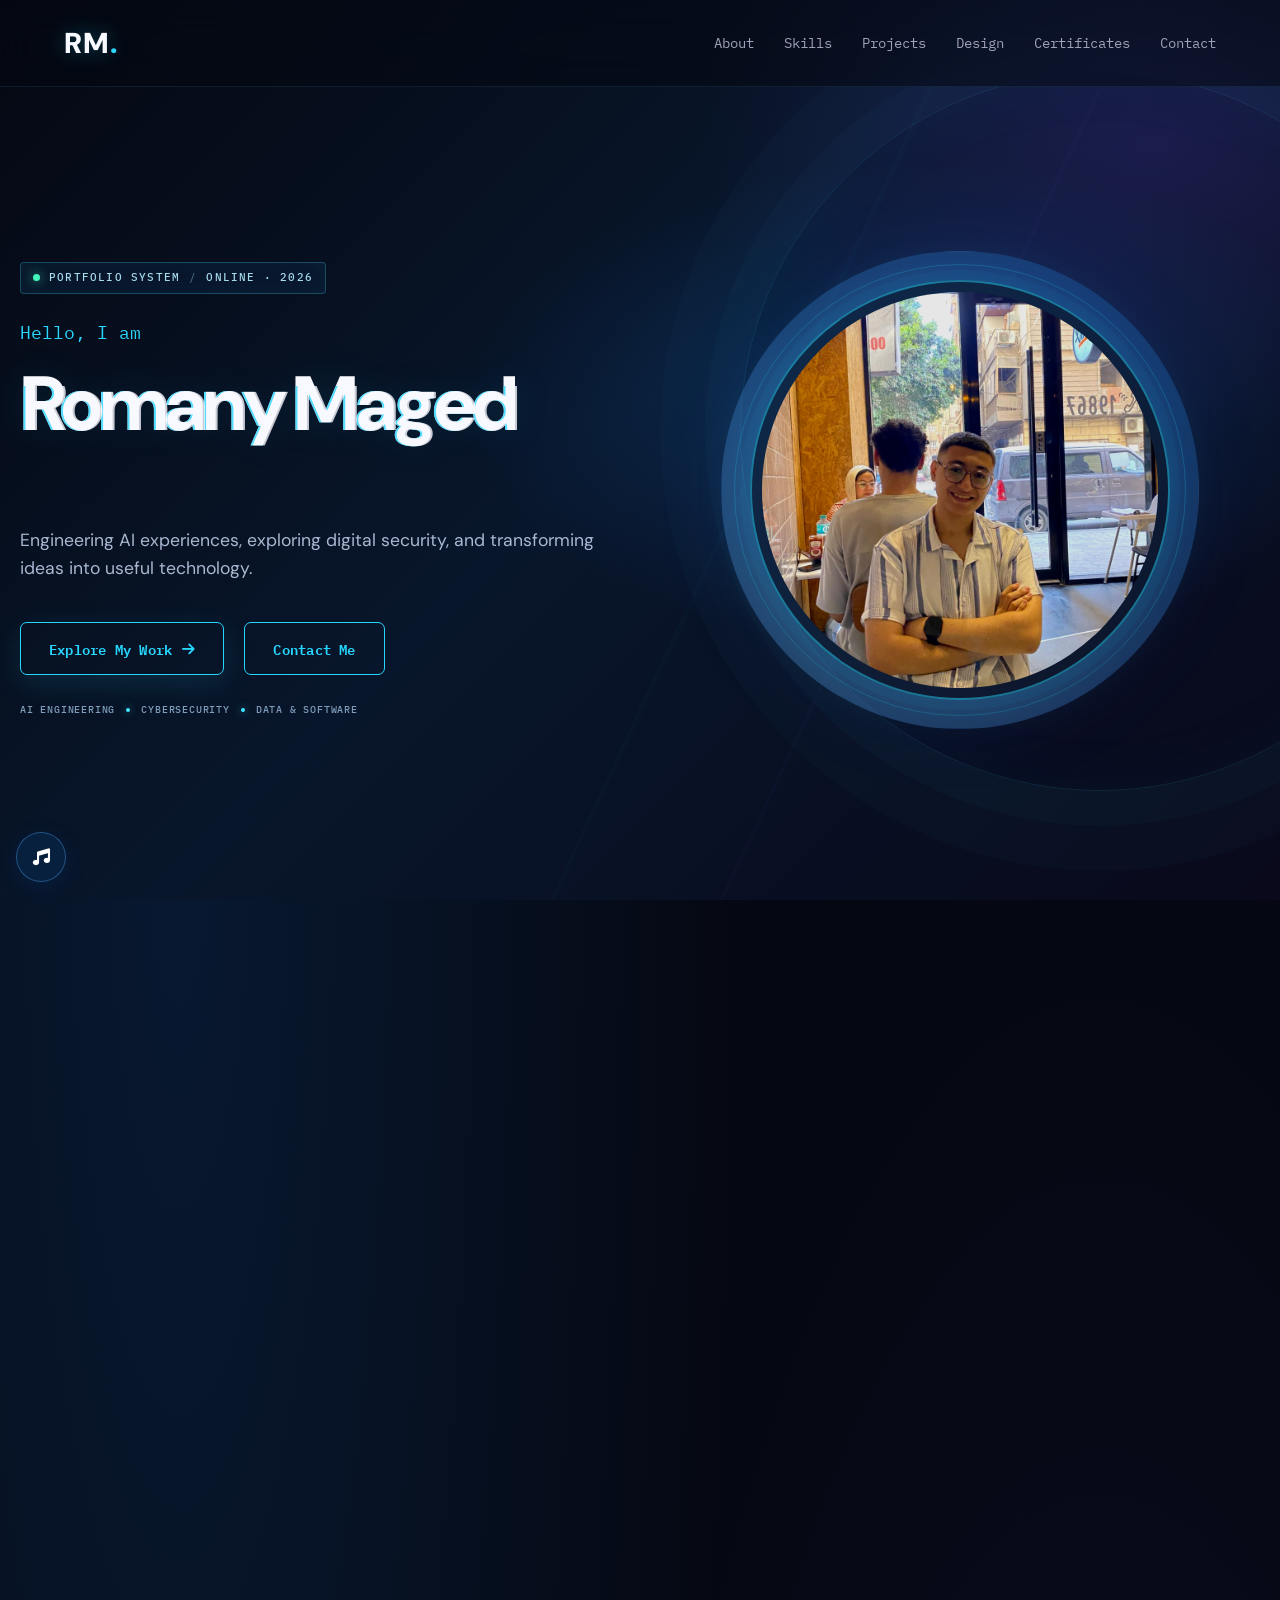
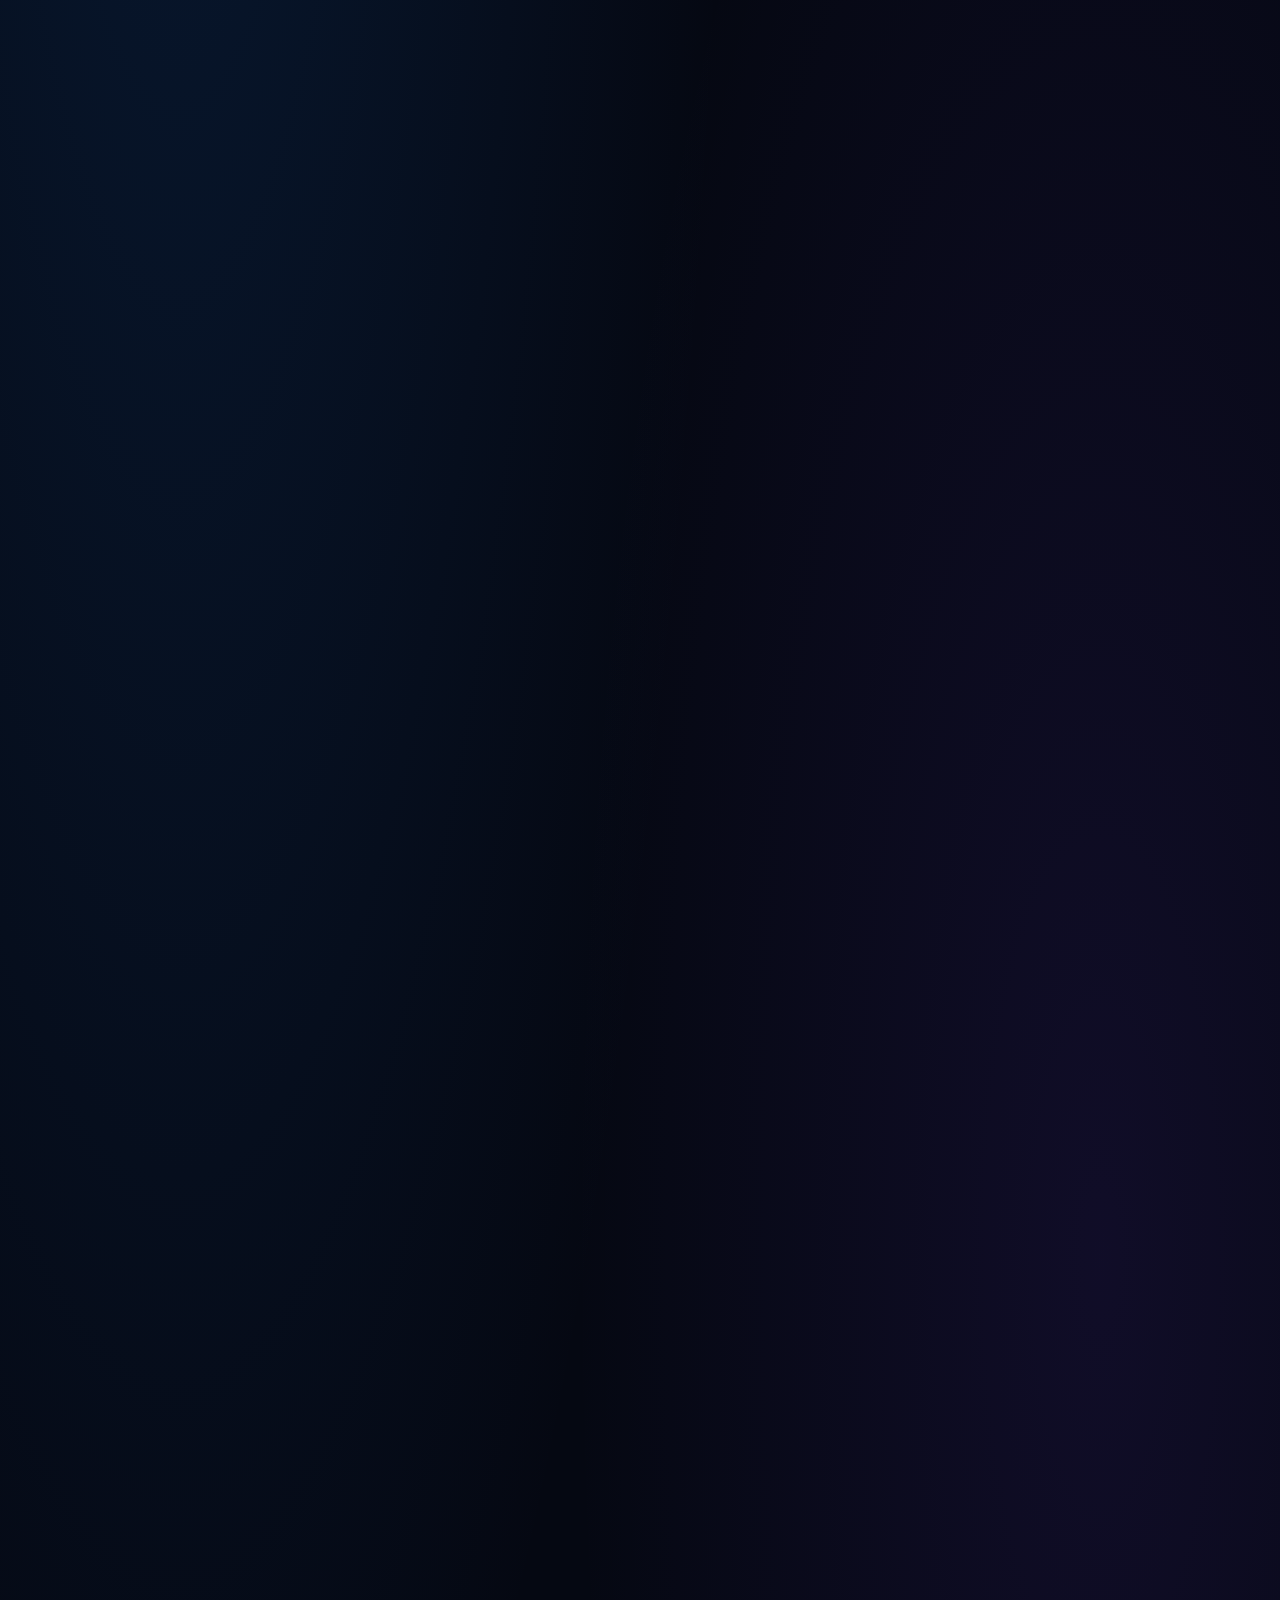
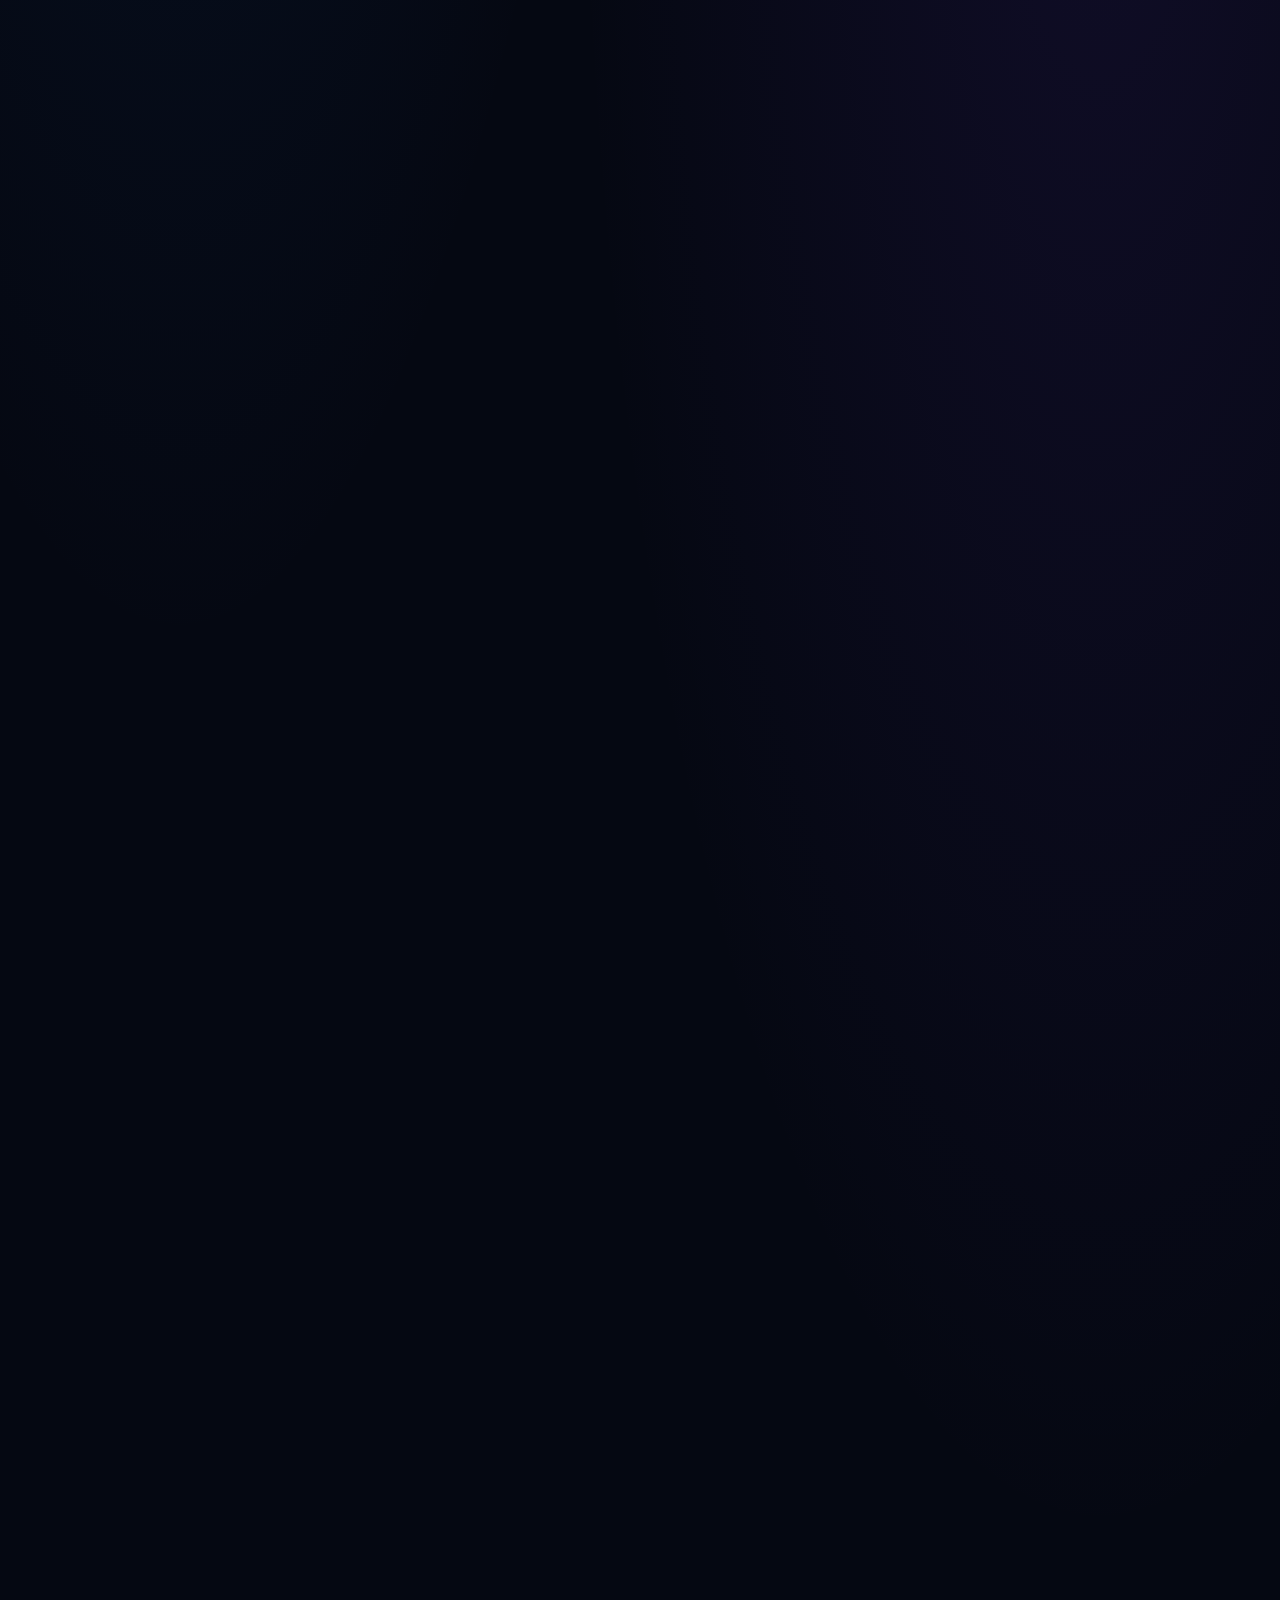
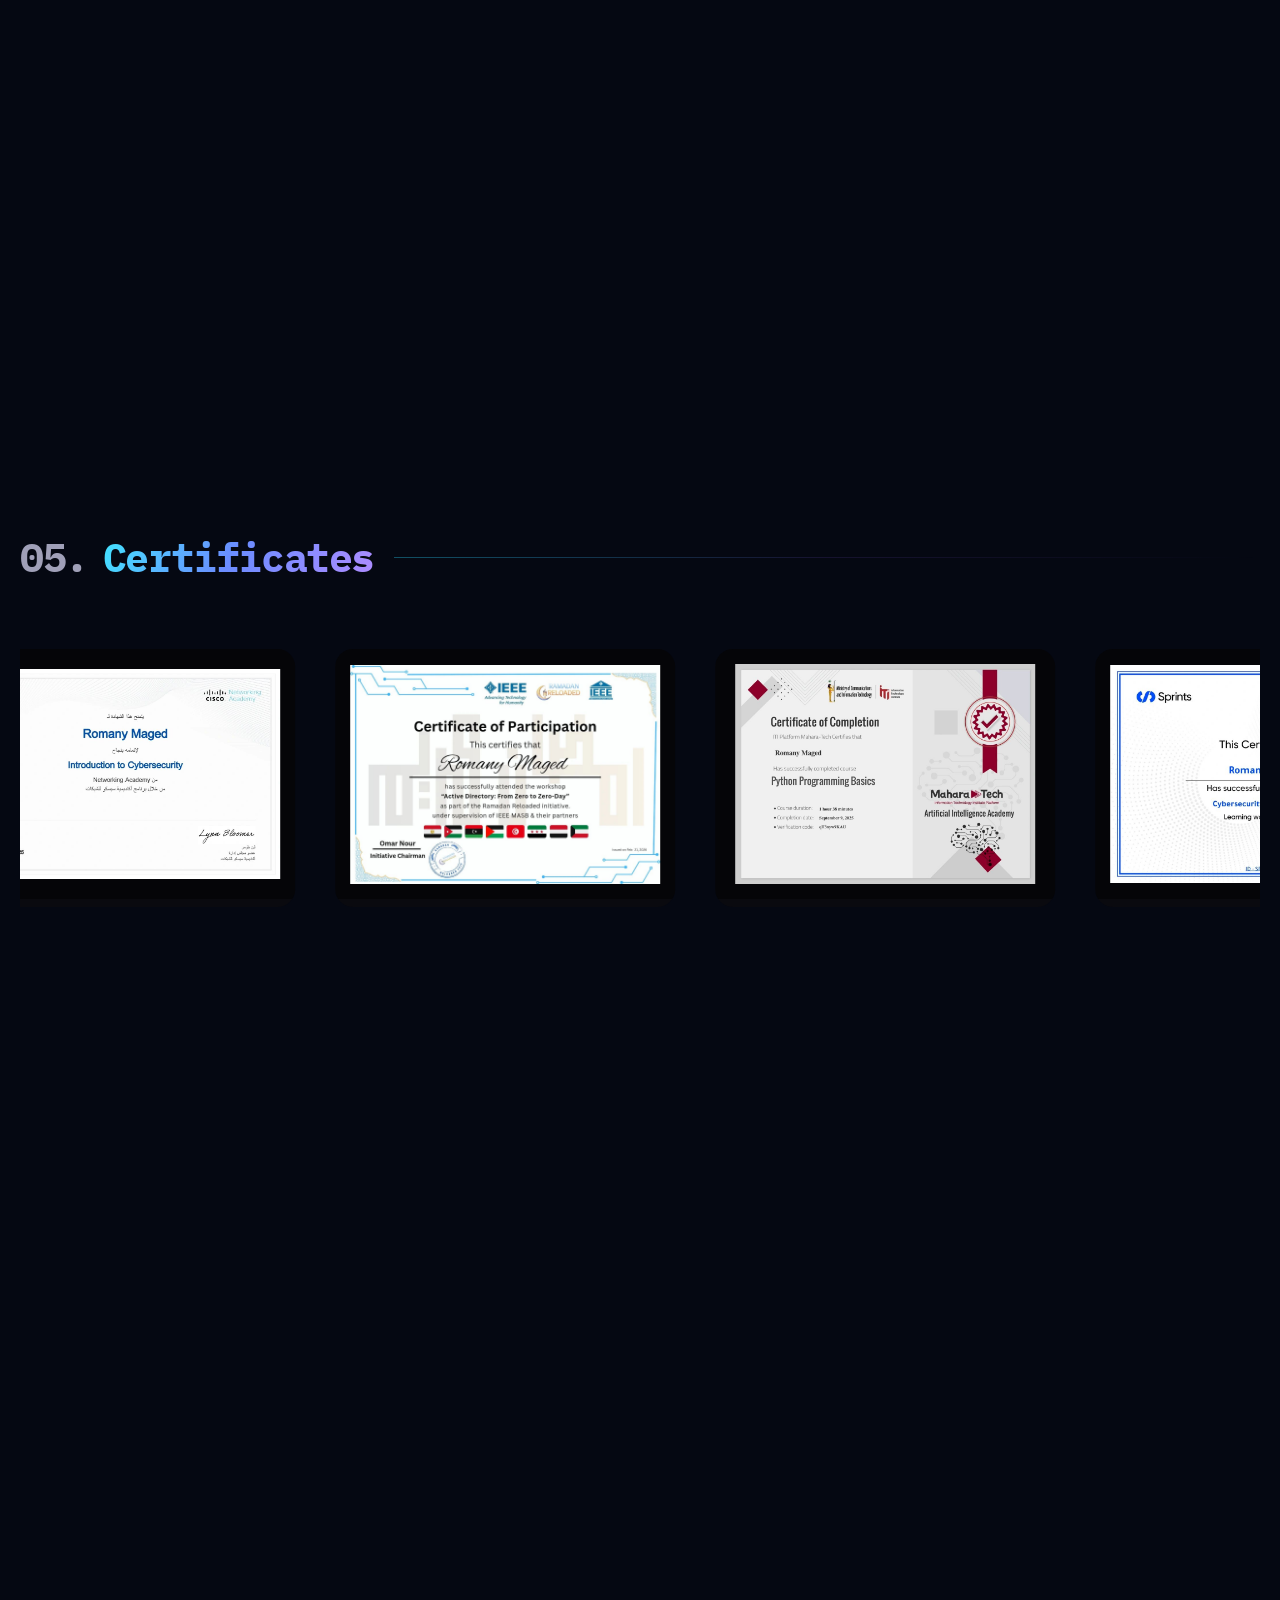
==== commit 45e94460: "Update index.html" ====
--- a/index.html
+++ b/index.html
@@ -167,7 +167,17 @@
 
                 <div class="about-content glass-panel" data-aos="fade-up">
                     <div class="about-text">
-                        <p class="lead">I’m Romany Maged, a Computer Science student at Sphinx University with a strong interest in Artificial Intelligence, AI Model Engineering, Cybersecurity, Software Development, and Data Analytics. I built an end-to-end AI model project and brought it to life through an animated, interactive presentation, combining technical implementation with clear visual storytelling. I also work with data analysis and digital design, using tools such as Python, SQL, Figma, and Adobe Creative Cloud to explore ideas and build practical experiences. I’m continuously strengthening my skills through hands-on projects, experimentation, and learning, with the goal of creating useful, well-designed technology.</p>
+                        <p class="lead">I'm a Computer Science and Artificial Intelligence student at Sphinx University, passionate about building innovative technology solutions at the intersection of Artificial Intelligence, Software Development, and Cybersecurity.
+
+As a contributor to Nabd, an AI-powered educational platform designed to enhance clinical reasoning for medical students, I’m gaining hands-on experience in developing technology-driven solutions and contributing to a project recognized among the Top 20 projects in the GenAI for Education Hackathon 2026.
+
+My technical interests include Cybersecurity, Software Development, AI Integration, and Problem Solving, with programming experience in Python and C++, alongside knowledge of JavaScript and networking fundamentals. I'm continuously developing my skills through practical projects, collaborative work, and continuous learning.
+
+Beyond technology, I have experience in Graphic Design, creating visual content, logos, and brand identities. This creative background helps me approach technical challenges with both analytical thinking and an eye for detail.
+
+I'm always looking to connect with like-minded professionals, collaborate on meaningful projects, and explore internship and learning opportunities in Cybersecurity, AI, and Software Development.
+
+Core Interests: Cybersecurity | Artificial Intelligence | Software Development | AI Integration | Networking | Problem Solving</p>
 
                         <ul class="about-list">
                             <li data-aos="fade-up" data-aos-delay="100">
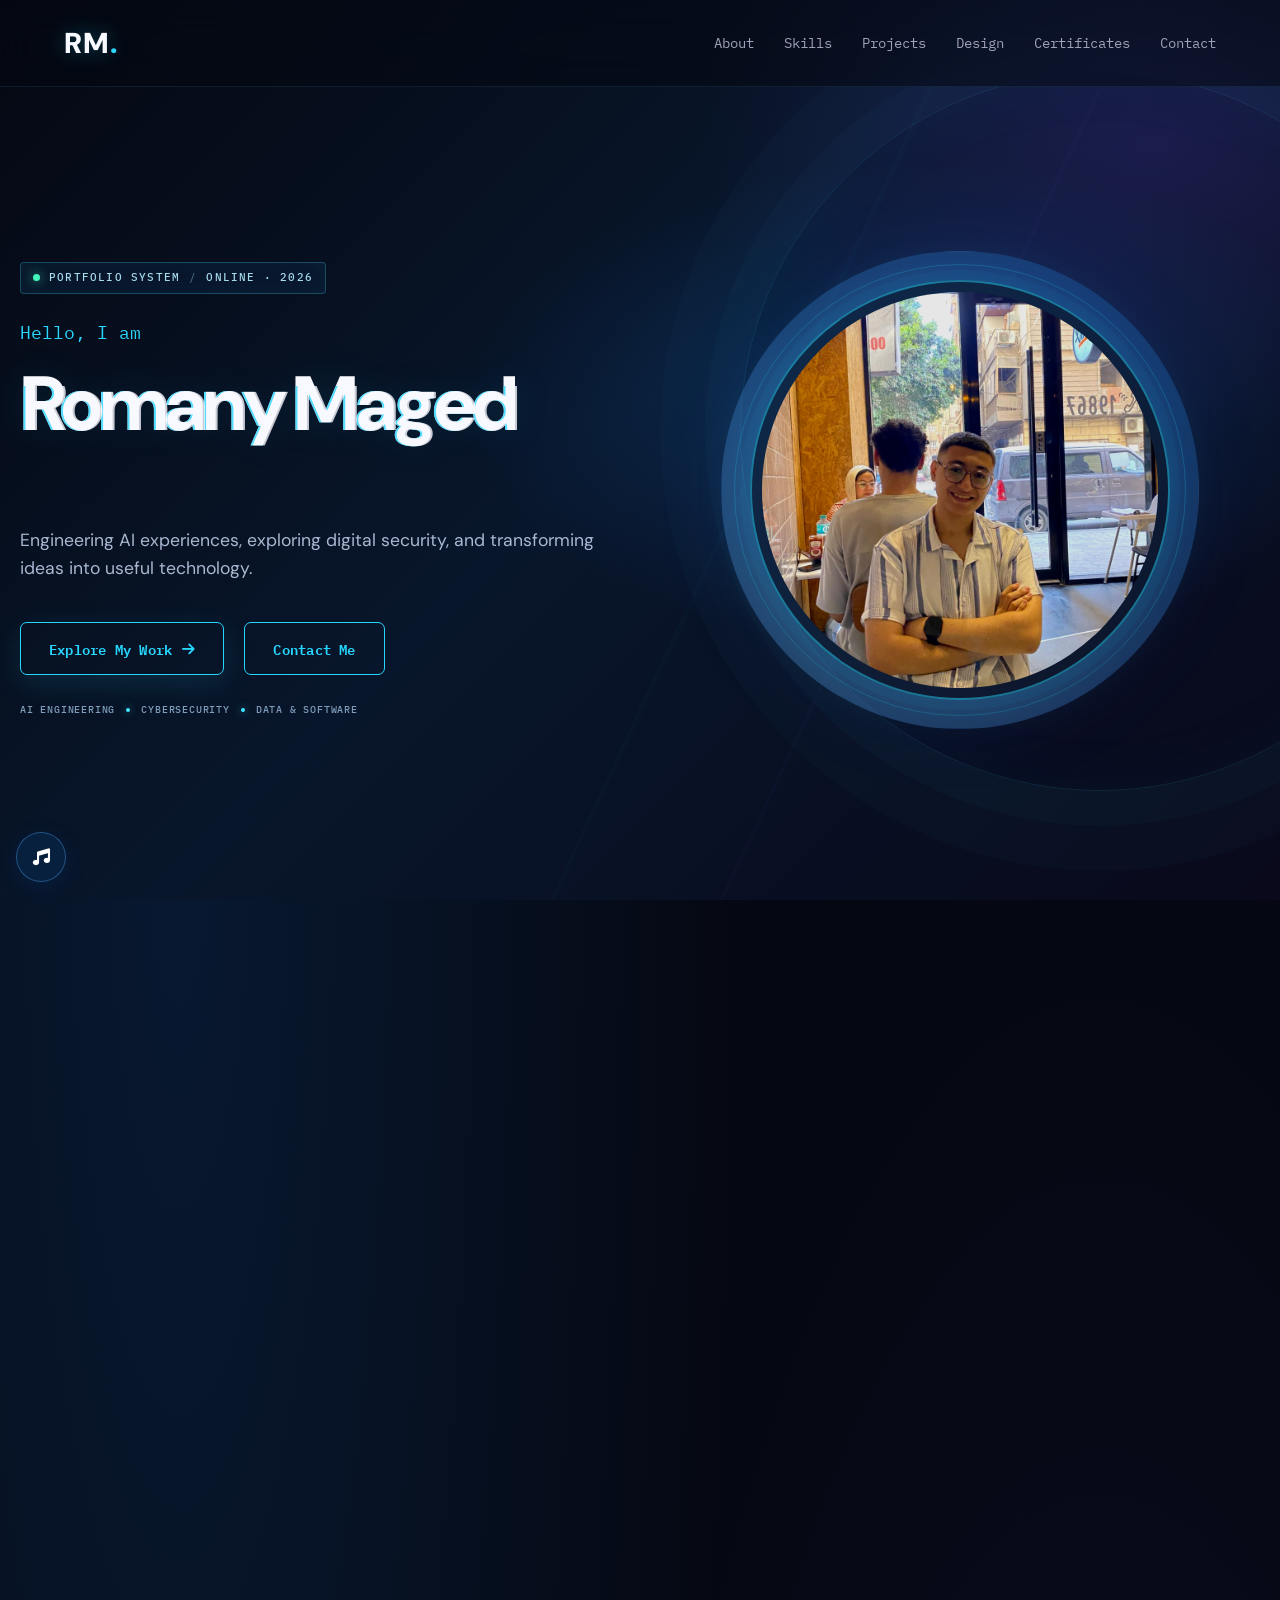
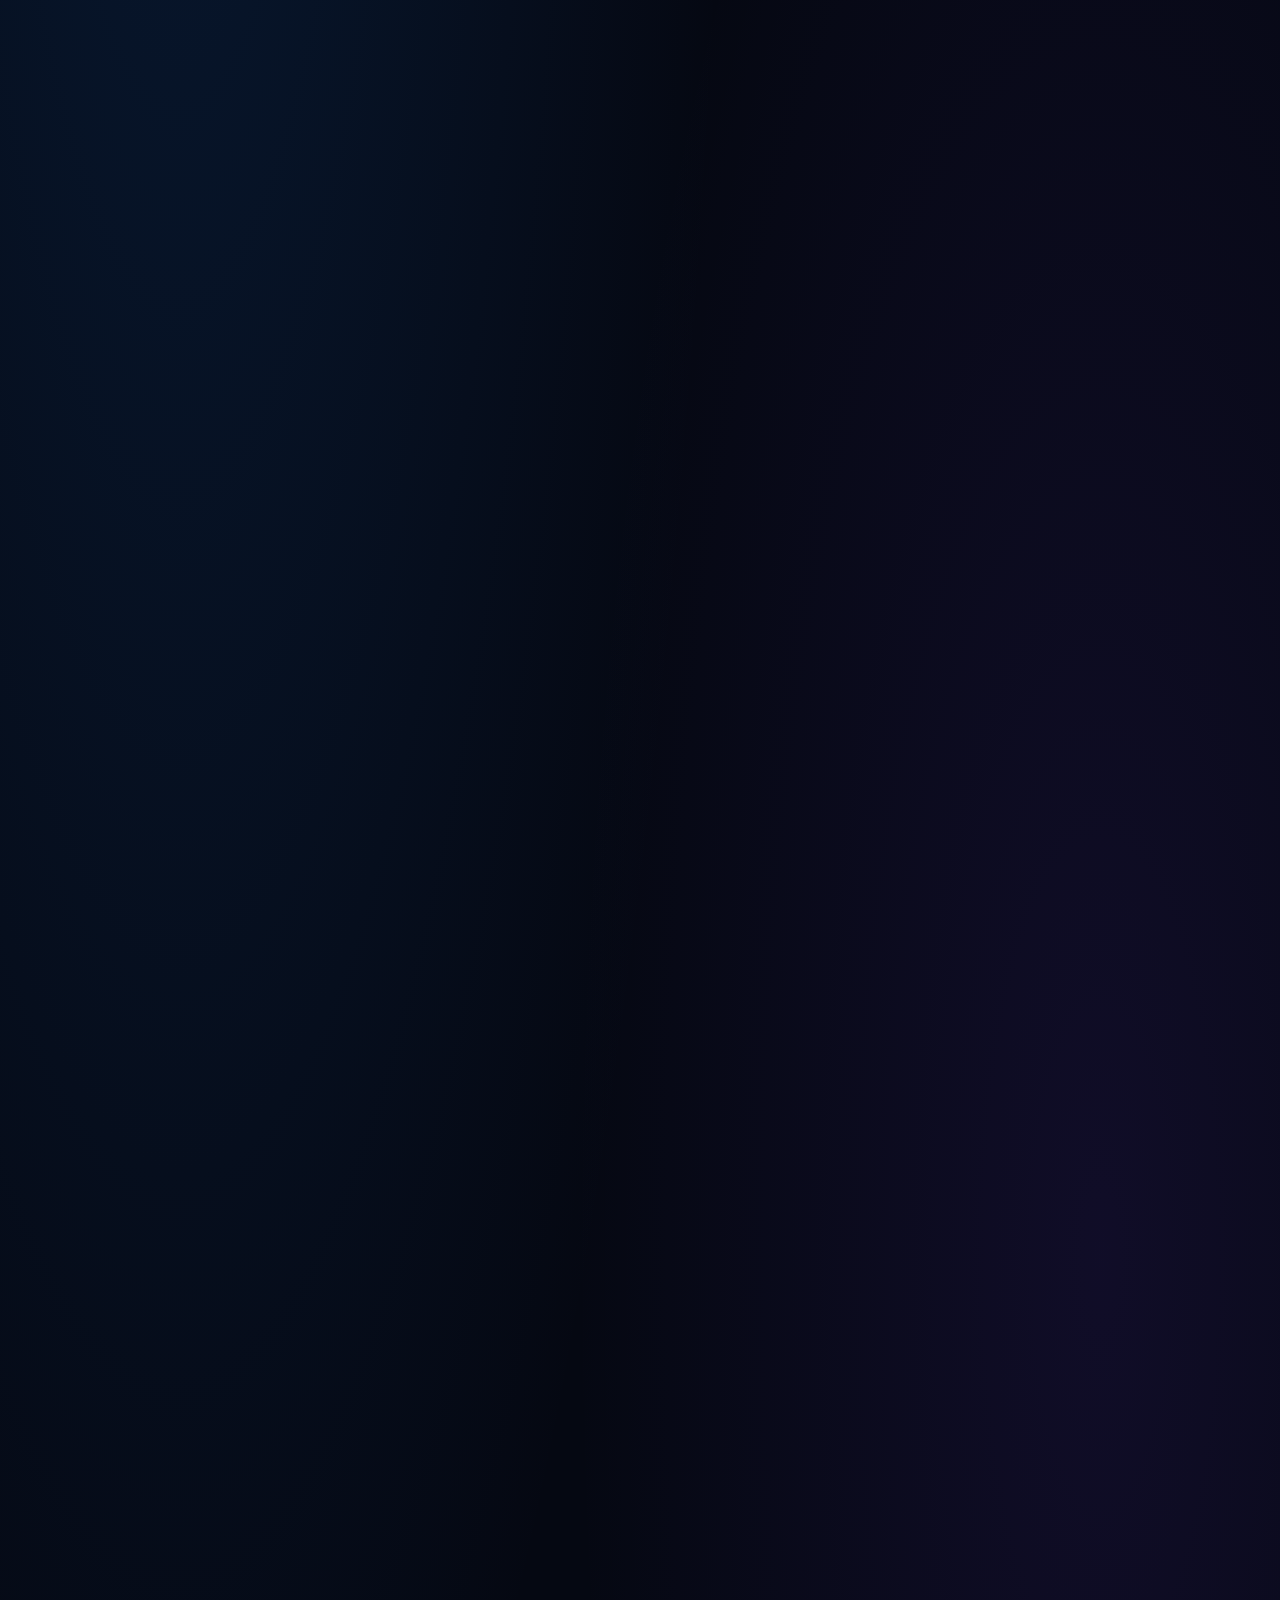
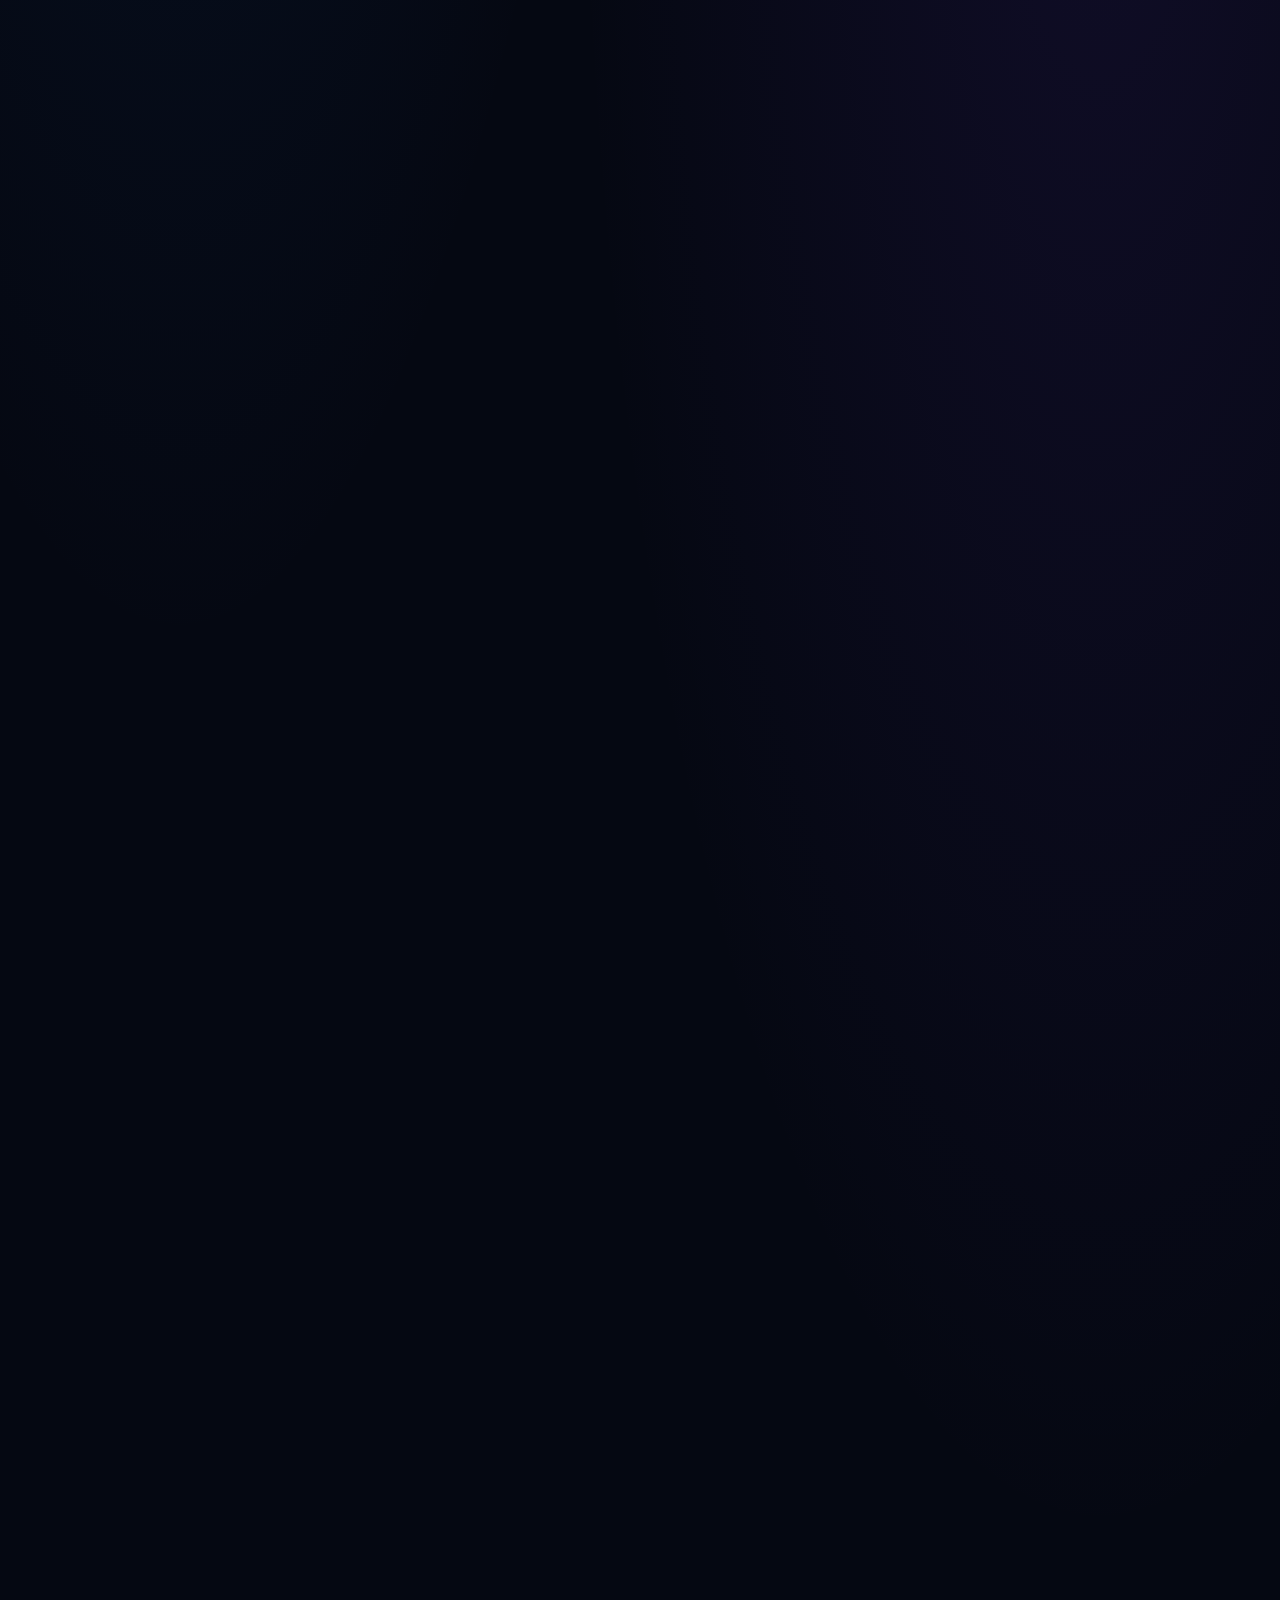
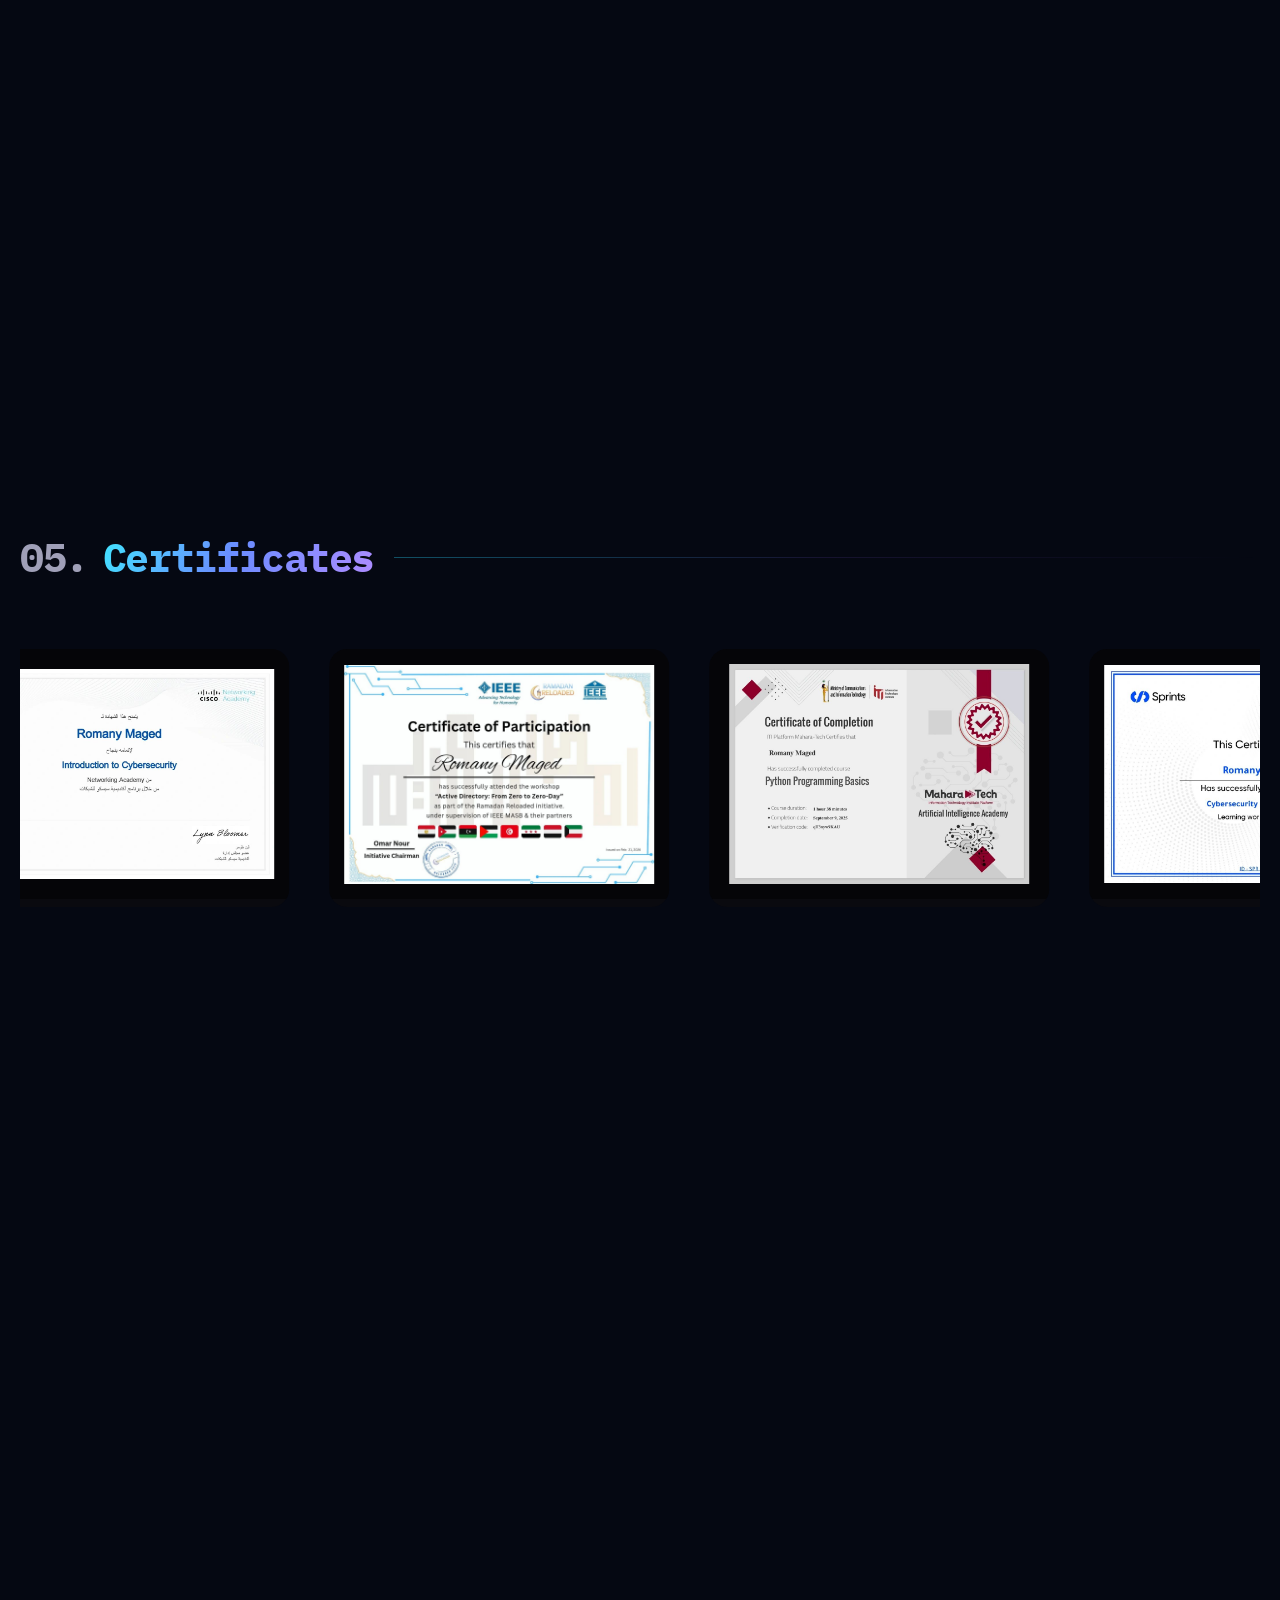
==== commit b976bc6e: "Update page title for personal portfolio" ====
--- a/index.html
+++ b/index.html
@@ -6,7 +6,7 @@
     <meta name="viewport" content="width=device-width, initial-scale=1.0">
 
     <!-- Site identity and favicon -->
-    <title>Romany Maged | AI Model Engineering, Computer Science &amp; Cybersecurity</title>
+    <title>Romany Maged | Personal Portfolio &amp; Cybersecurity</title>
     <meta name="application-name" content="Romany Maged">
     <meta property="og:site_name" content="Romany Maged">
     <link rel="icon" type="image/png" sizes="192x192" href="/logo.png">
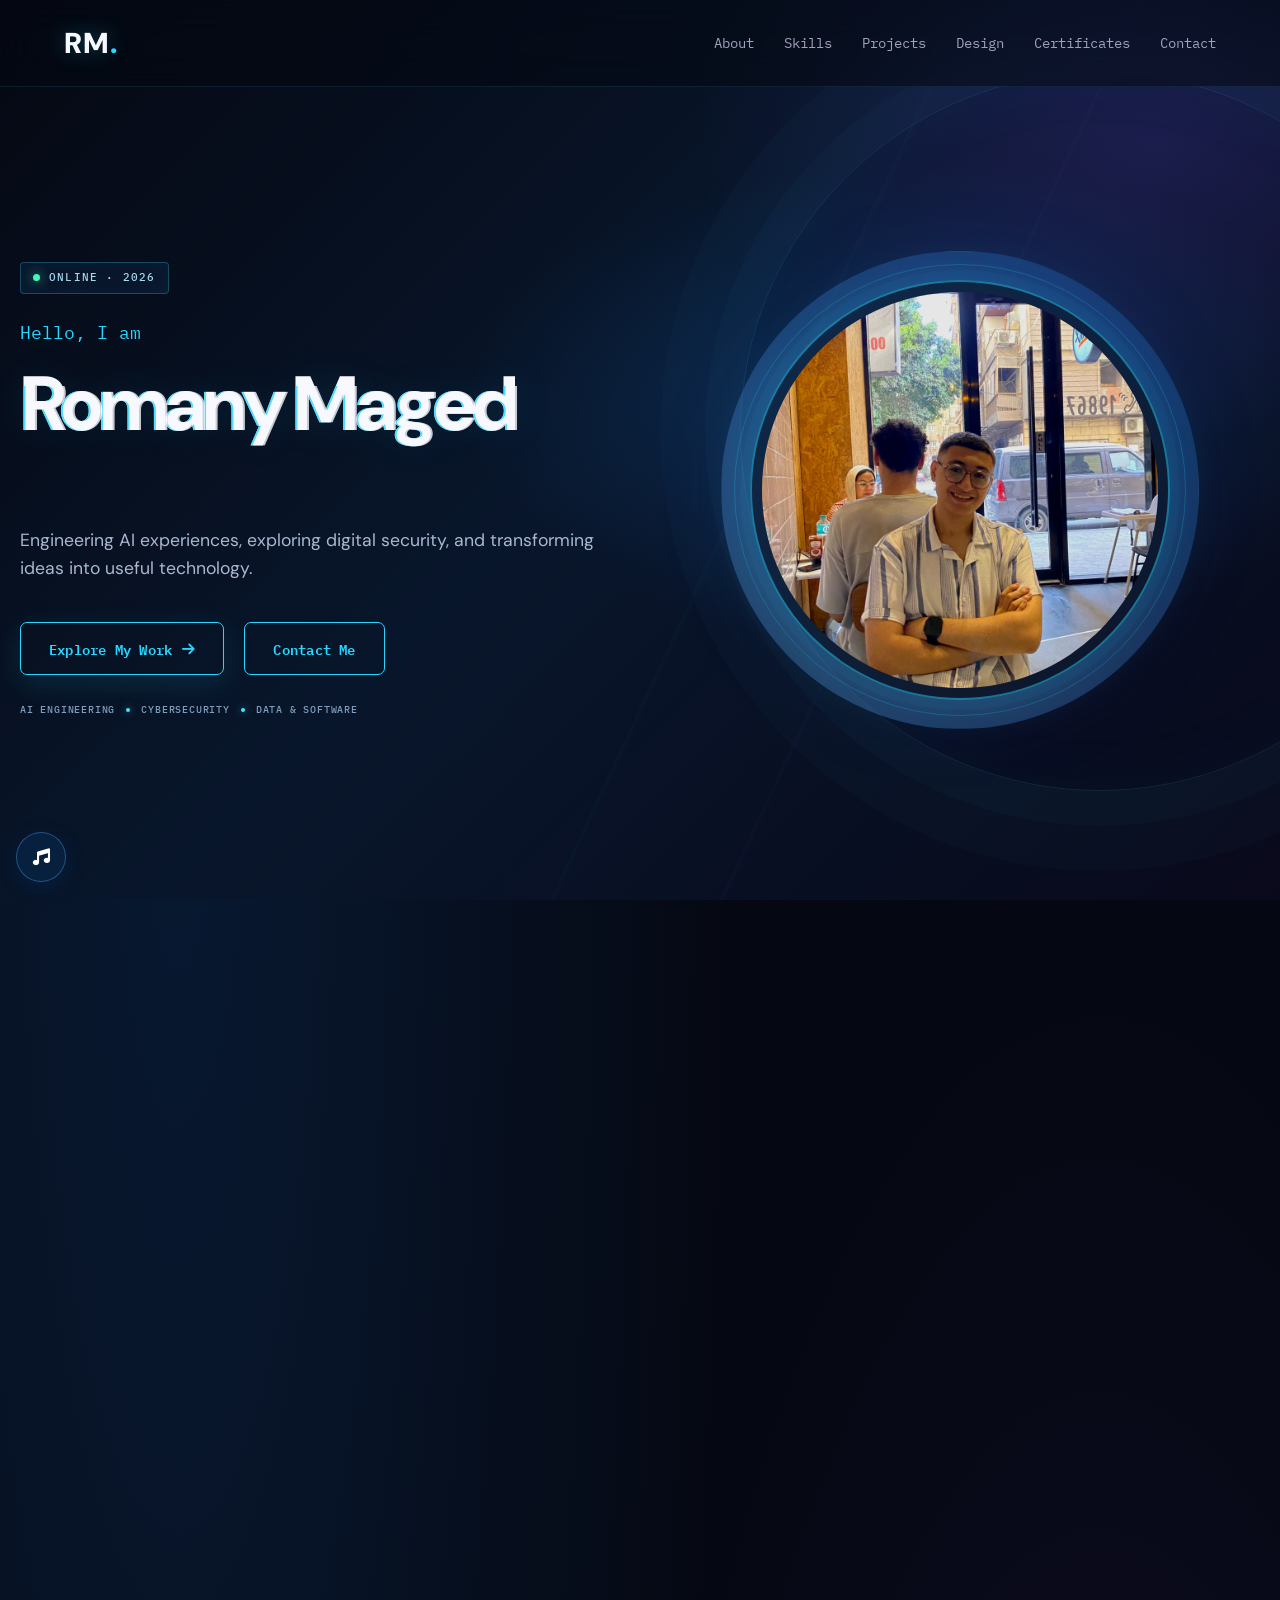
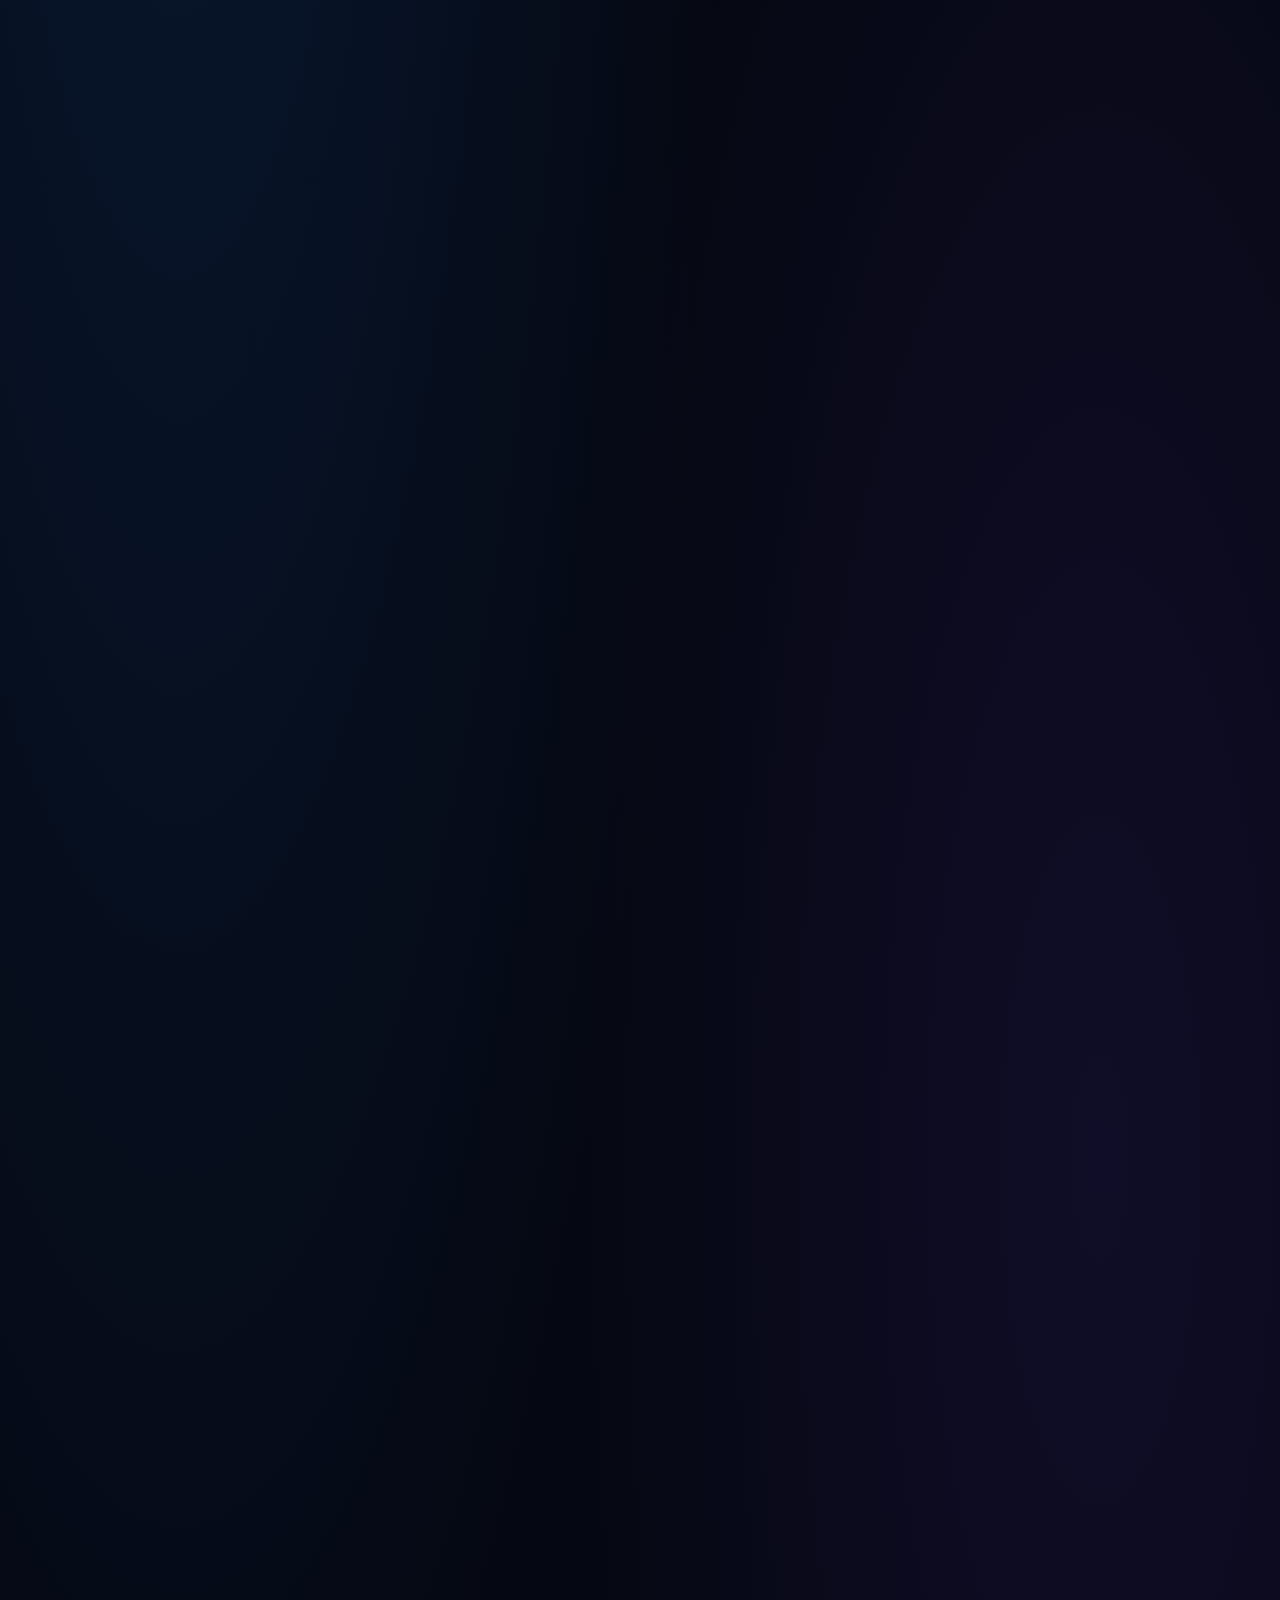
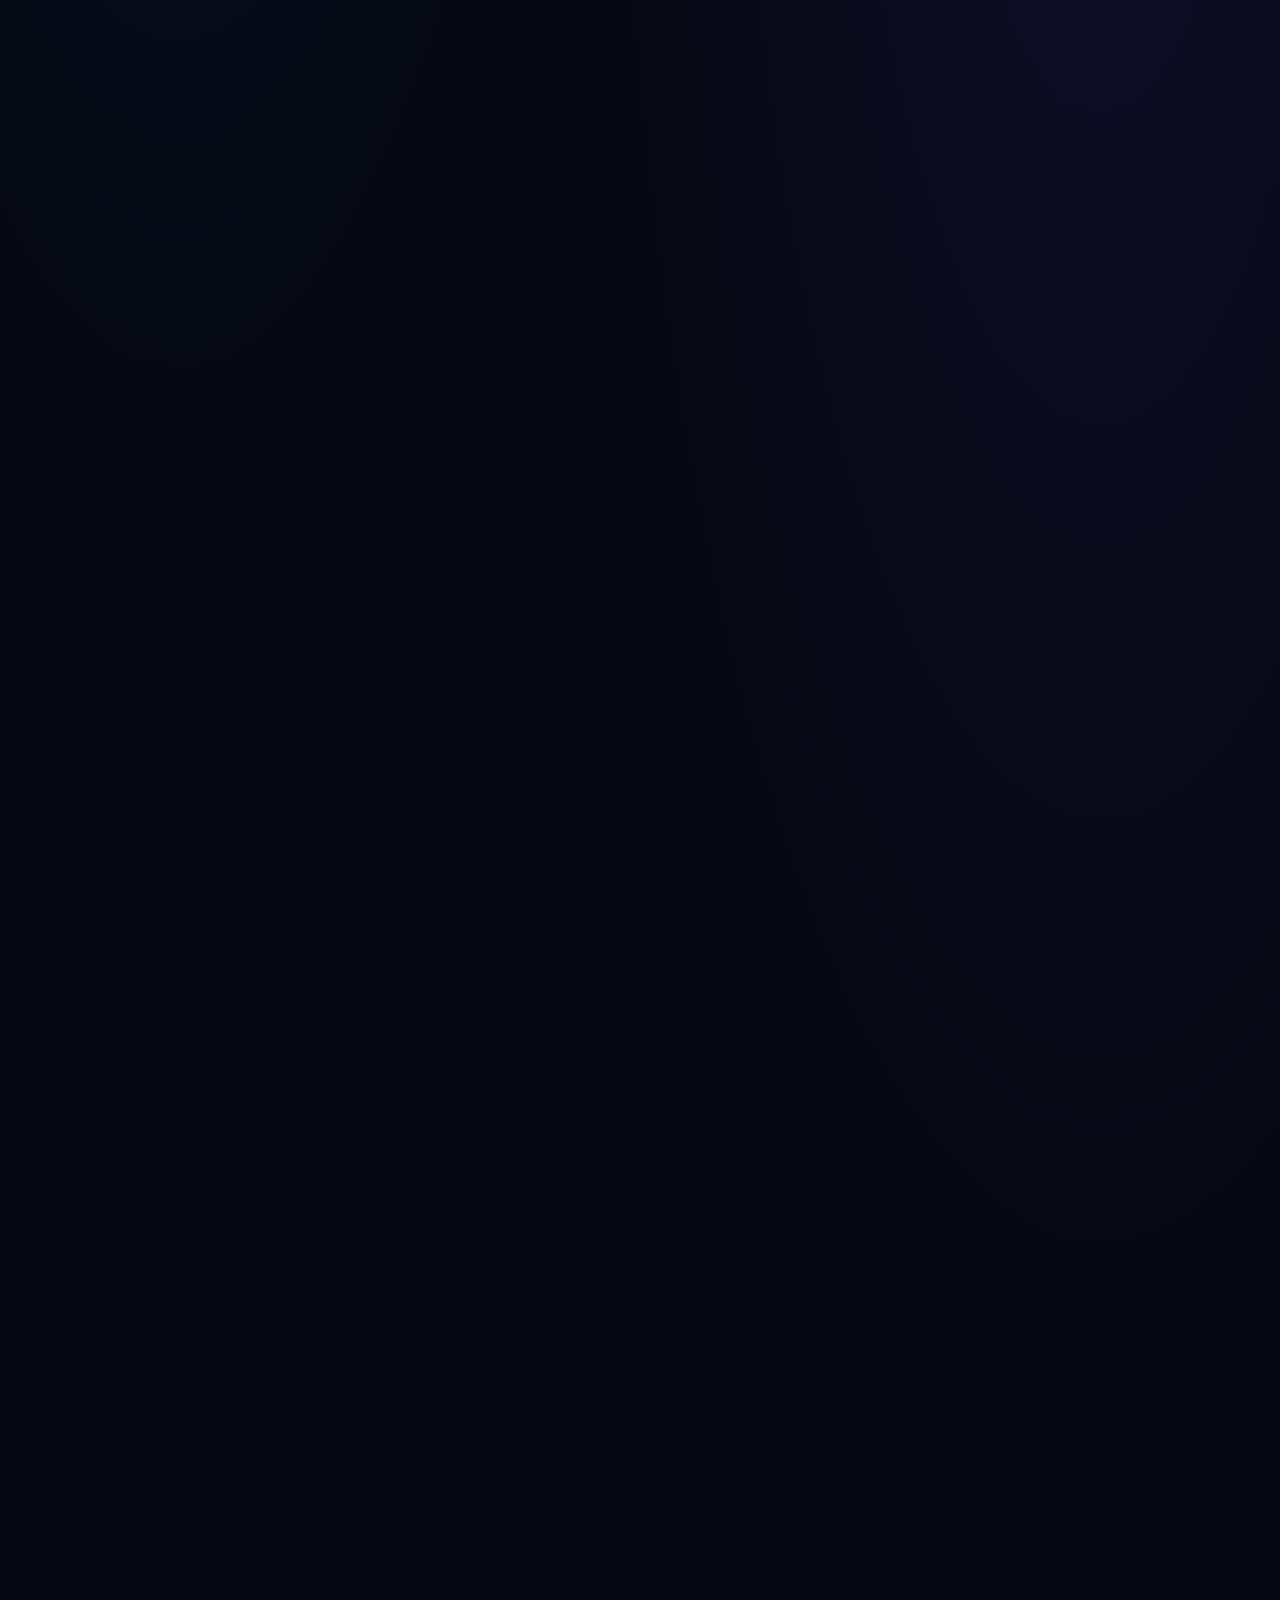
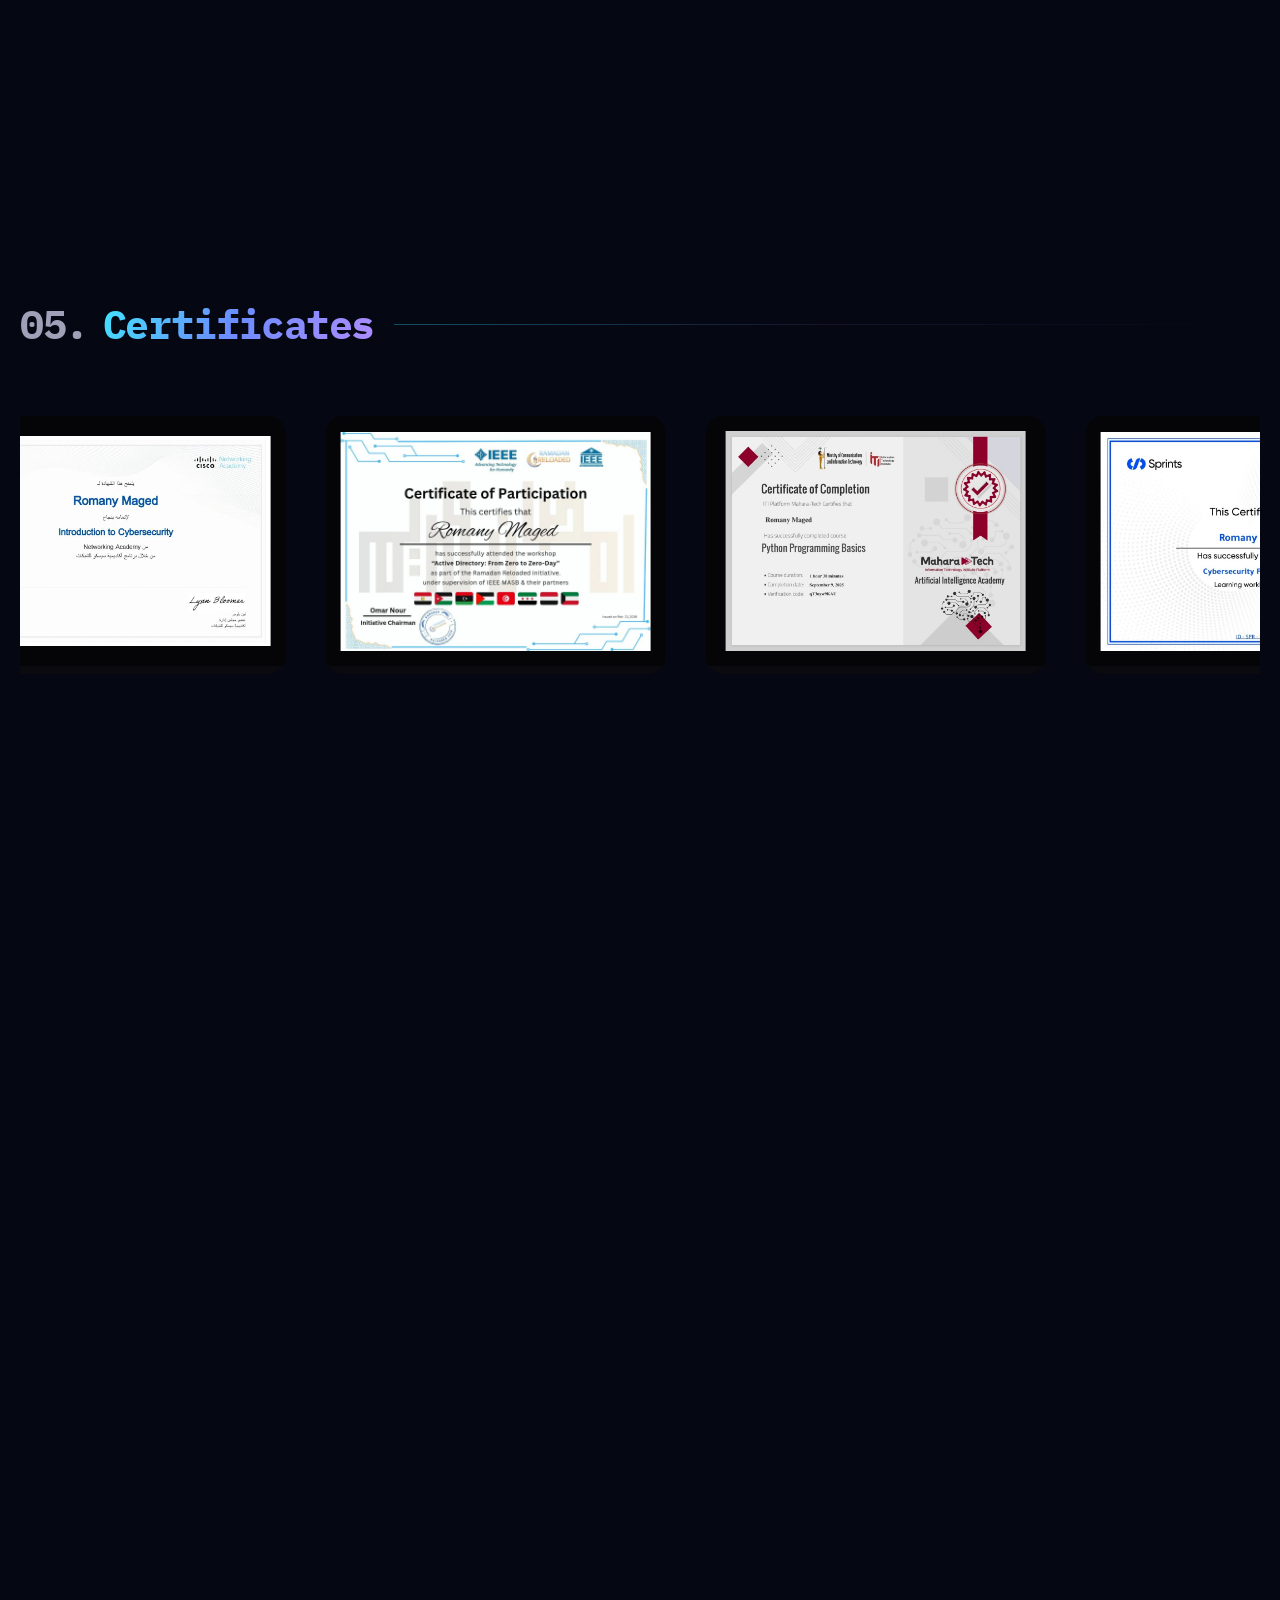
==== commit a5642821: "Add files via upload" ====
--- a/index.html
+++ b/index.html
@@ -6,7 +6,7 @@
     <meta name="viewport" content="width=device-width, initial-scale=1.0">
 
     <!-- Site identity and favicon -->
-    <title>Romany Maged | Personal Portfolio &amp; Cybersecurity</title>
+    <title>Romany Maged | Personal Portfolio</title>
     <meta name="application-name" content="Romany Maged">
     <meta property="og:site_name" content="Romany Maged">
     <link rel="icon" type="image/png" sizes="192x192" href="/logo.png">
@@ -28,7 +28,7 @@
     <meta property="og:image" content="https://romanymaged12.vercel.app/logo.png">
     <meta name="author" content="Romany Maged">
     <meta name="twitter:card" content="summary">
-    <meta name="twitter:title" content="Romany Maged | Portfolio">
+    <meta name="twitter:title" content="Romany Maged | Personal Portfolio">
     <meta name="twitter:description" content="Computer Science and AI student focused on AI model development, software projects, cybersecurity, data analytics, and design.">
     <meta name="twitter:image" content="https://romanymaged12.vercel.app/logo.png">
 
@@ -79,8 +79,8 @@
           "@type": "WebSite",
           "@id": "https://romanymaged12.vercel.app/#website",
           "url": "https://romanymaged12.vercel.app/",
-          "name": "Romany Maged",
-          "alternateName": "RM",
+          "name": "Romany Maged | Personal Portfolio",
+          "alternateName": "Romany Maged",
           "description": "Portfolio of Romany Maged featuring AI model engineering, software development, cybersecurity, data analytics, and design projects.",
           "inLanguage": "en",
           "publisher": {
@@ -125,7 +125,7 @@
             <div class="container relative w-full">
                 <div class="hero-wrapper">
                     <div class="hero-content">
-                        <div class="future-status" data-aos="fade-up" data-aos-delay="60"><span class="status-dot"></span><span>PORTFOLIO SYSTEM</span><span class="status-divider">/</span><span>ONLINE · 2026</span></div>
+                        <div class="future-status" data-aos="fade-up" data-aos-delay="60"><span class="status-dot"></span><span>ONLINE · 2026</span></div>
                         <div class="hero-subtitle" data-aos="fade-up" data-aos-delay="100">Hello, I am</div>
                         <h1 class="hero-title glitch" data-text="Romany Maged" data-aos="fade-up" data-aos-delay="200">
                             Romany Maged</h1>
@@ -167,17 +167,7 @@
 
                 <div class="about-content glass-panel" data-aos="fade-up">
                     <div class="about-text">
-                        <p class="lead">I'm a Computer Science and Artificial Intelligence student at Sphinx University, passionate about building innovative technology solutions at the intersection of Artificial Intelligence, Software Development, and Cybersecurity.
-
-As a contributor to Nabd, an AI-powered educational platform designed to enhance clinical reasoning for medical students, I’m gaining hands-on experience in developing technology-driven solutions and contributing to a project recognized among the Top 20 projects in the GenAI for Education Hackathon 2026.
-
-My technical interests include Cybersecurity, Software Development, AI Integration, and Problem Solving, with programming experience in Python and C++, alongside knowledge of JavaScript and networking fundamentals. I'm continuously developing my skills through practical projects, collaborative work, and continuous learning.
-
-Beyond technology, I have experience in Graphic Design, creating visual content, logos, and brand identities. This creative background helps me approach technical challenges with both analytical thinking and an eye for detail.
-
-I'm always looking to connect with like-minded professionals, collaborate on meaningful projects, and explore internship and learning opportunities in Cybersecurity, AI, and Software Development.
-
-Core Interests: Cybersecurity | Artificial Intelligence | Software Development | AI Integration | Networking | Problem Solving</p>
+                        <p class="lead">I’m Romany Maged, a Computer Science student at Sphinx University with a strong interest in Artificial Intelligence, AI Model Engineering, Cybersecurity, Software Development, and Data Analytics. I built an end-to-end AI model project and brought it to life through an animated, interactive presentation, combining technical implementation with clear visual storytelling. I also work with data analysis and digital design, using tools such as Python, SQL, Figma, and Adobe Creative Cloud to explore ideas and build practical experiences. I’m continuously strengthening my skills through hands-on projects, experimentation, and learning, with the goal of creating useful, well-designed technology.</p>
 
                         <ul class="about-list">
                             <li data-aos="fade-up" data-aos-delay="100">
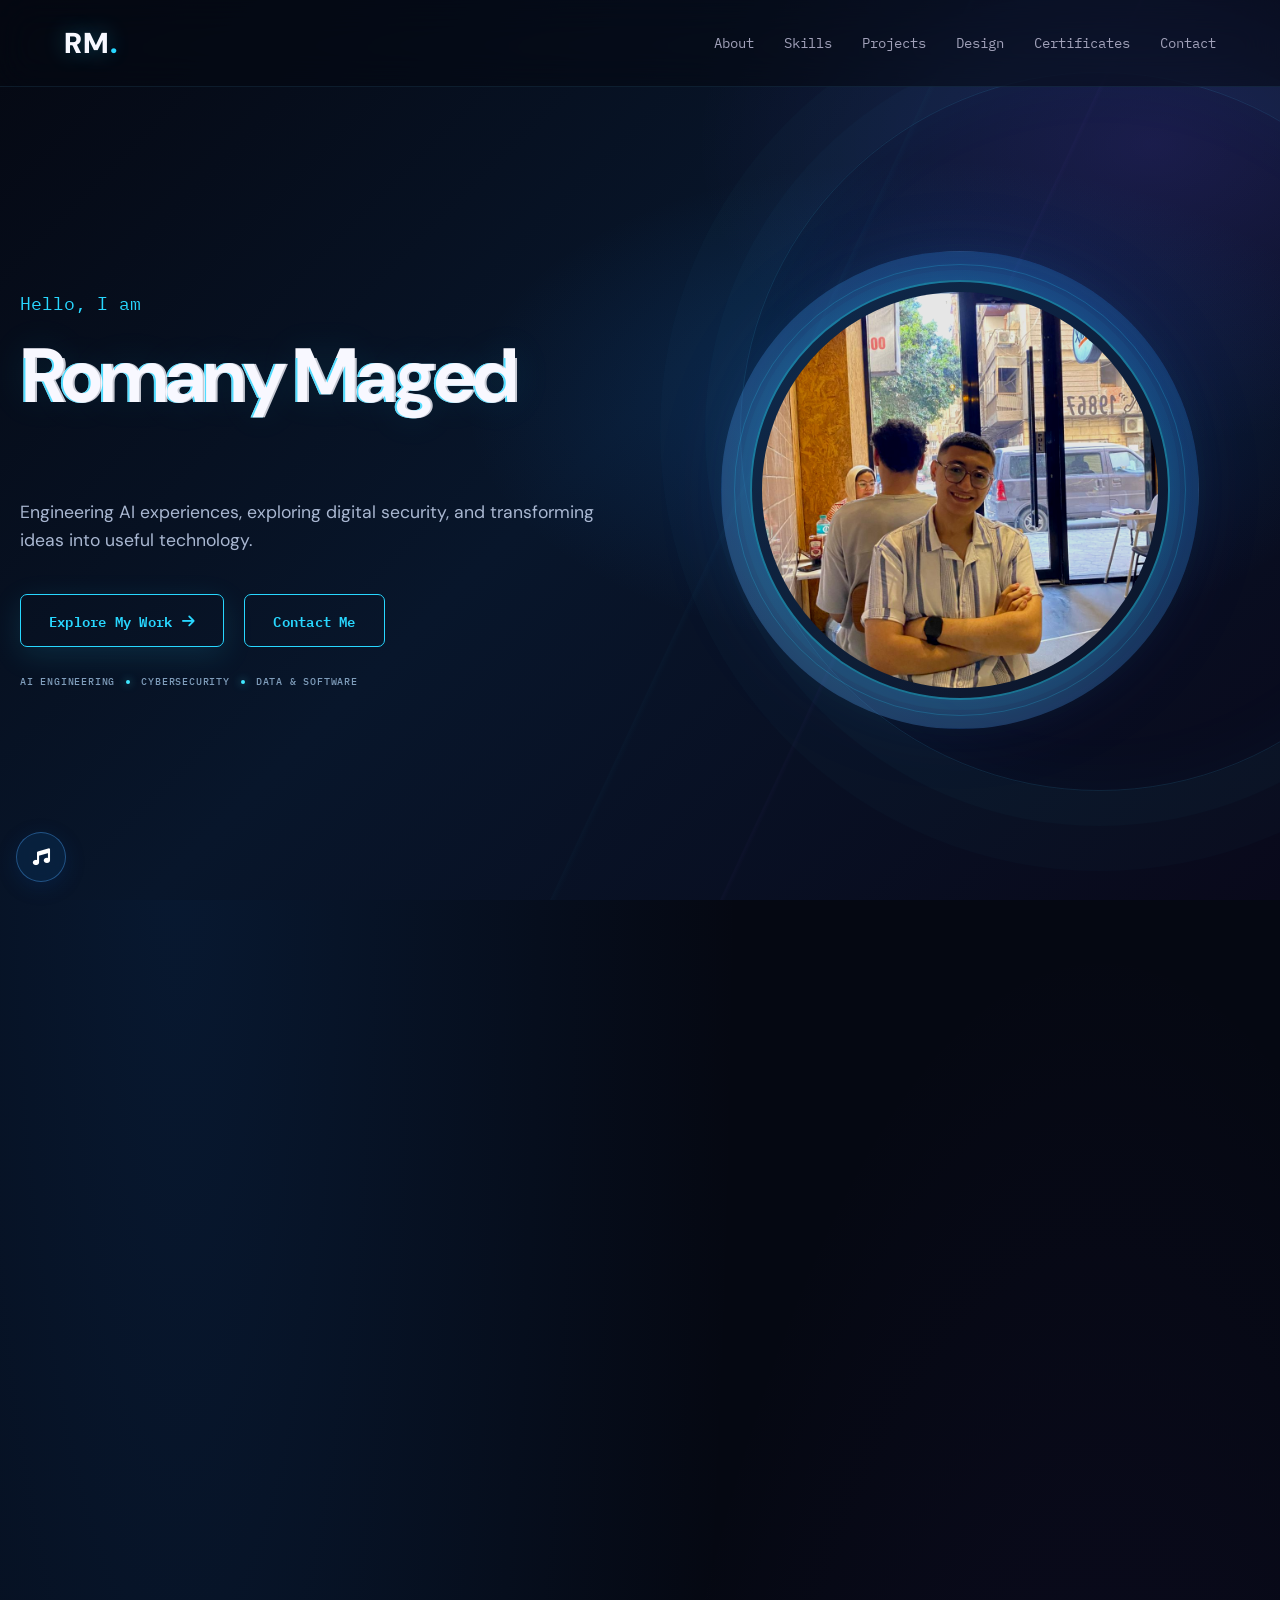
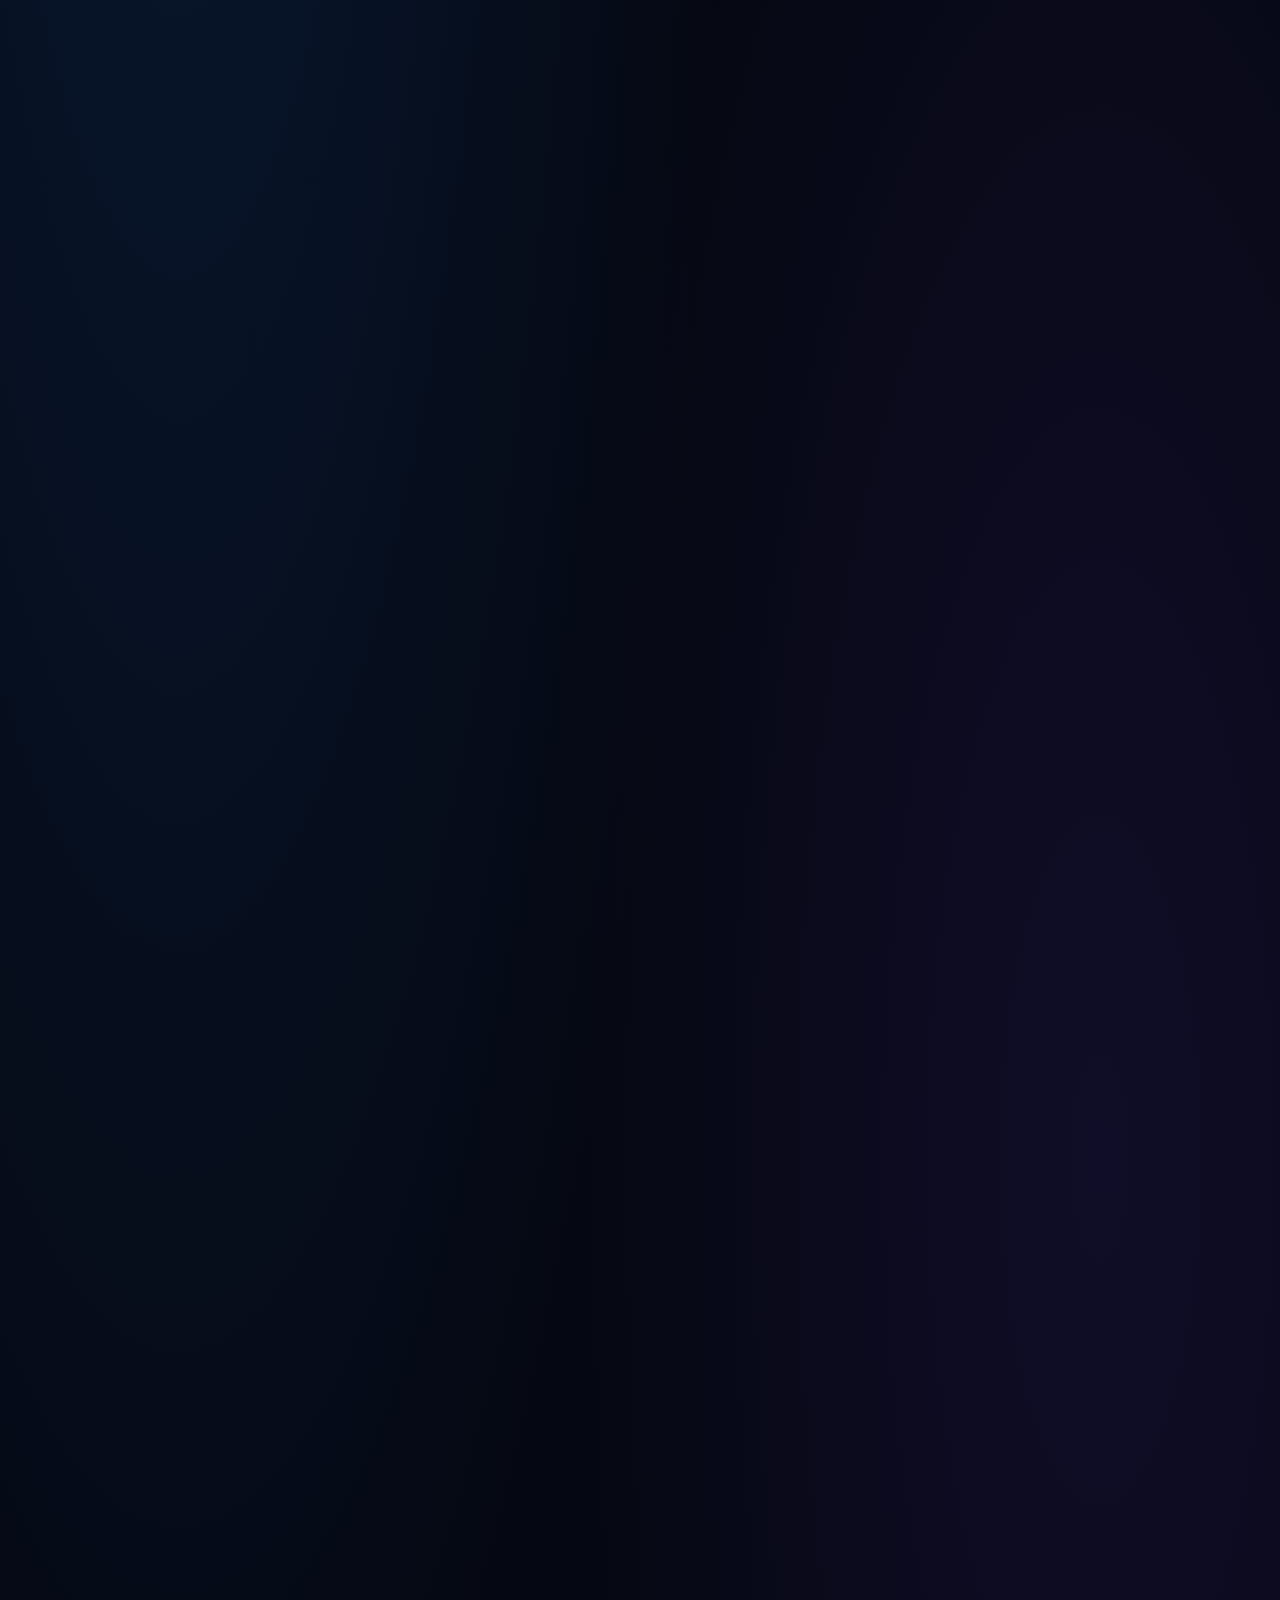
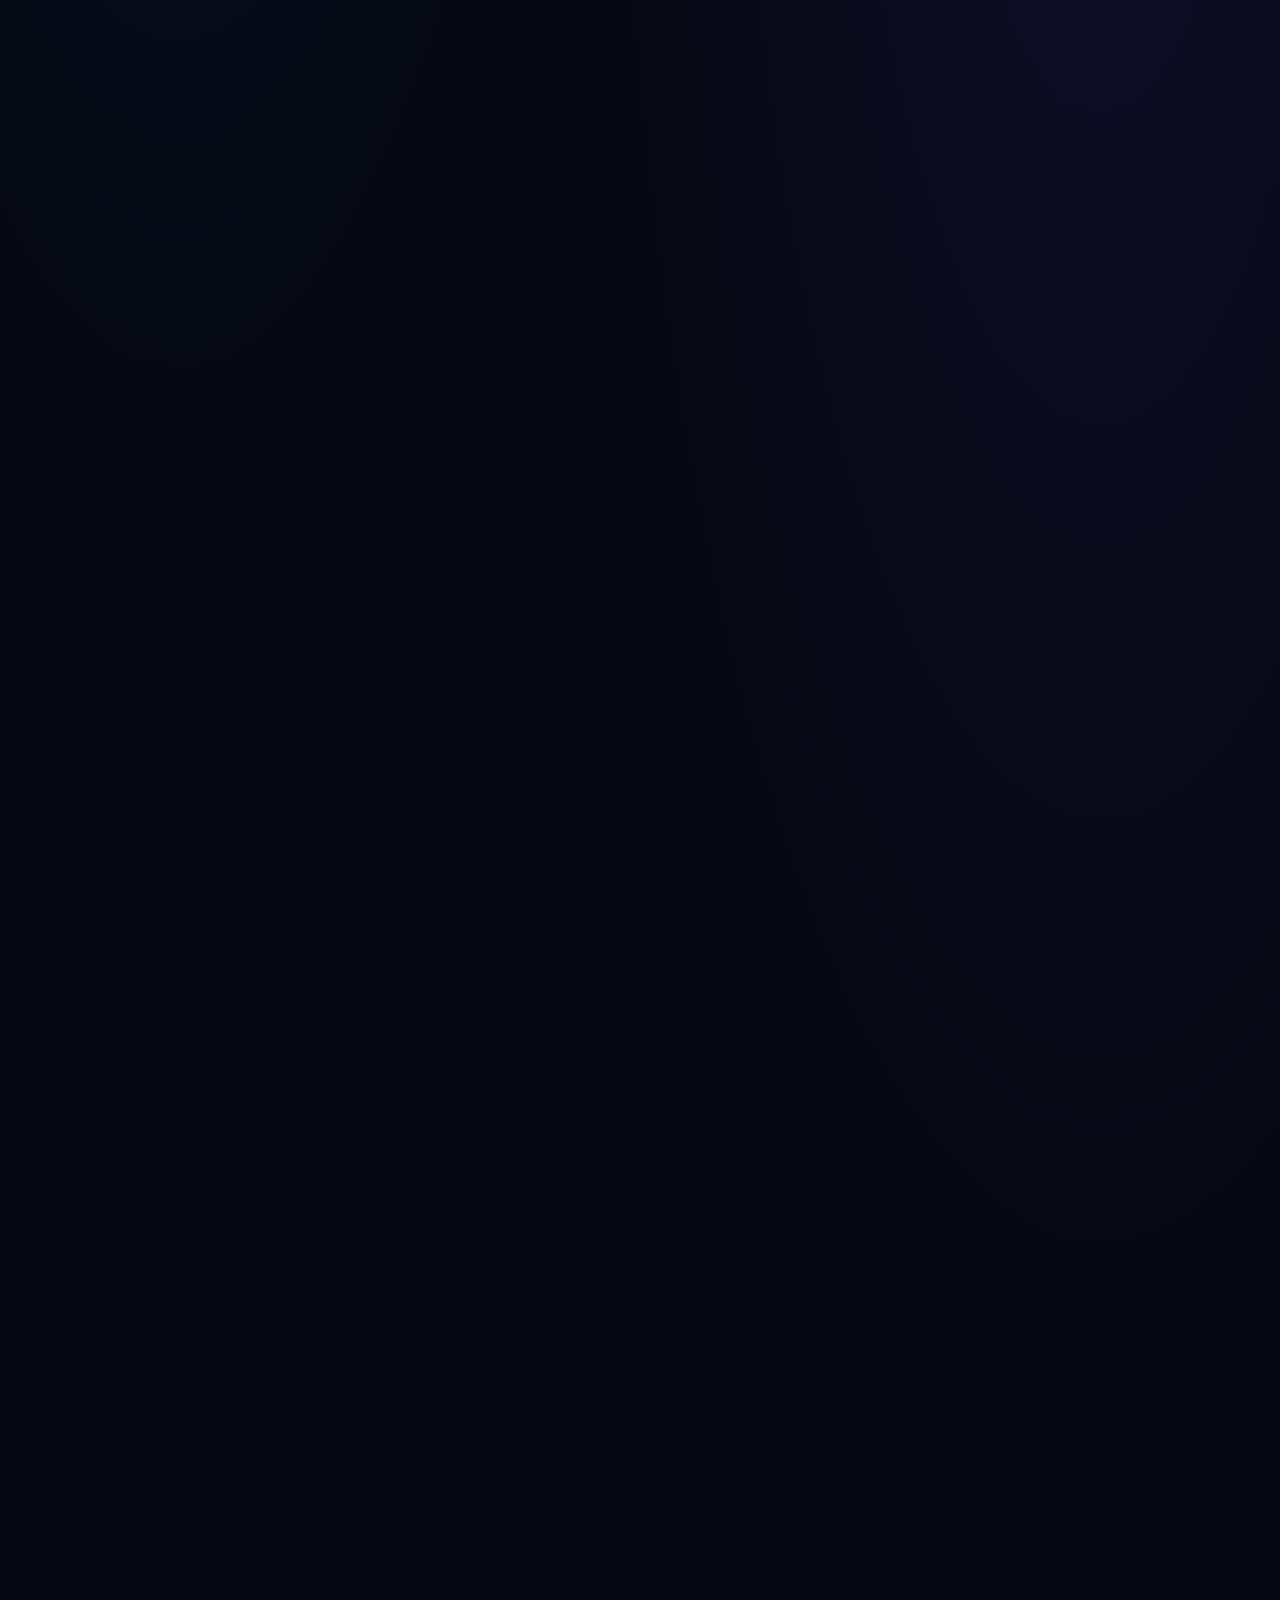
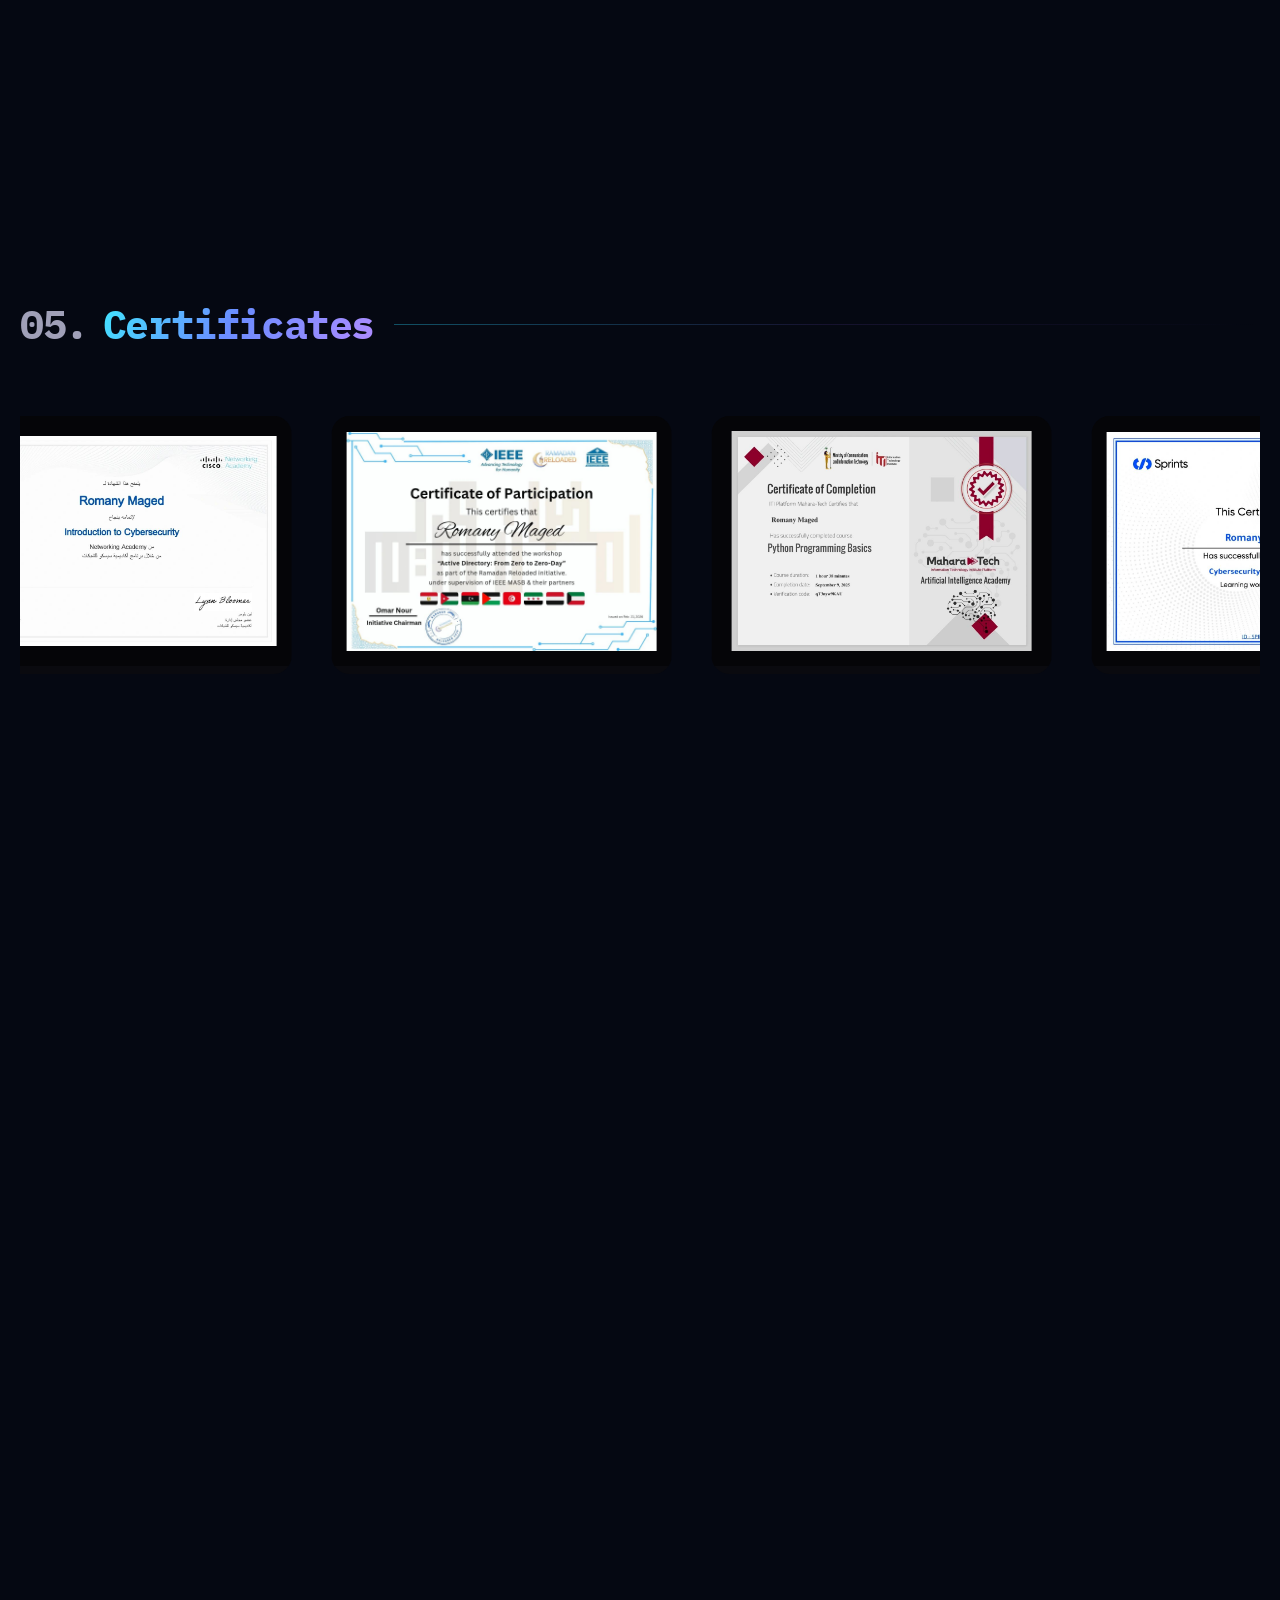
==== commit a497622c: "Add files via upload" ====
--- a/index.html
+++ b/index.html
@@ -125,7 +125,6 @@
             <div class="container relative w-full">
                 <div class="hero-wrapper">
                     <div class="hero-content">
-                        <div class="future-status" data-aos="fade-up" data-aos-delay="60"><span class="status-dot"></span><span>ONLINE · 2026</span></div>
                         <div class="hero-subtitle" data-aos="fade-up" data-aos-delay="100">Hello, I am</div>
                         <h1 class="hero-title glitch" data-text="Romany Maged" data-aos="fade-up" data-aos-delay="200">
                             Romany Maged</h1>
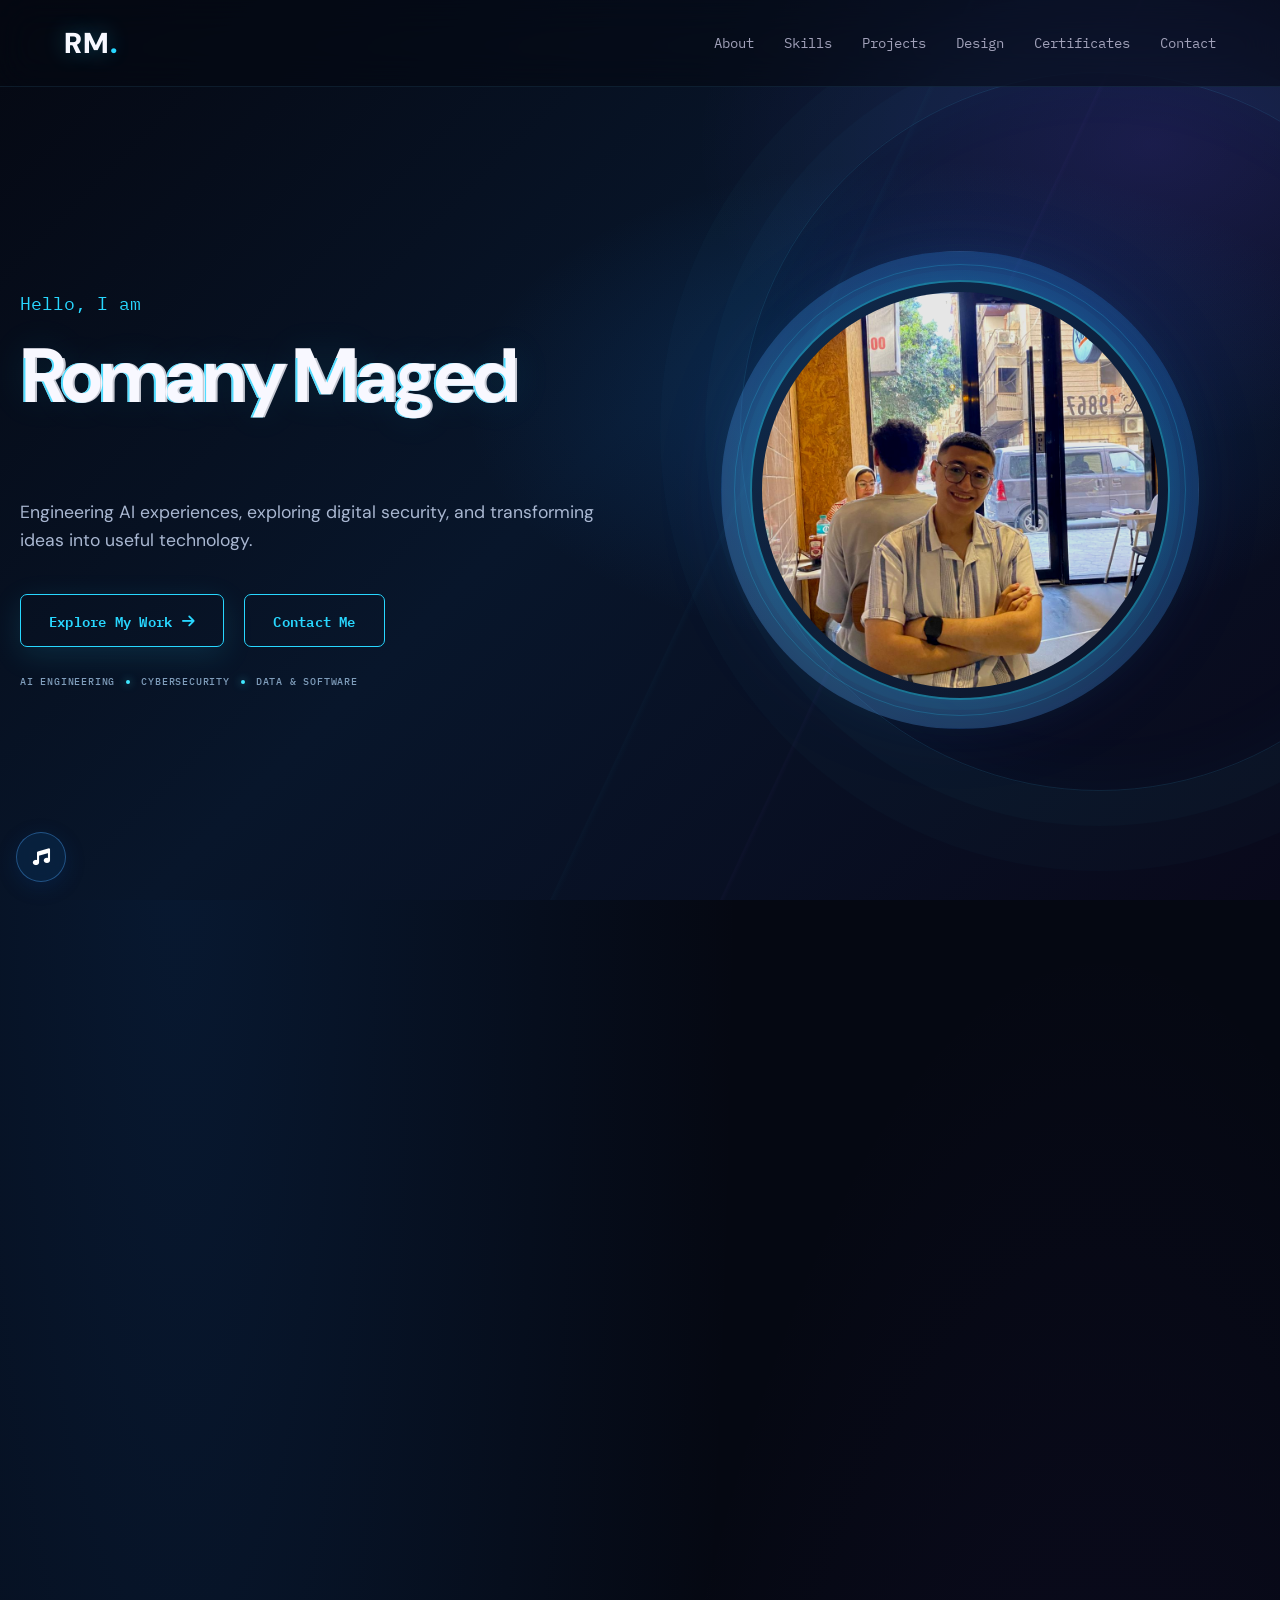
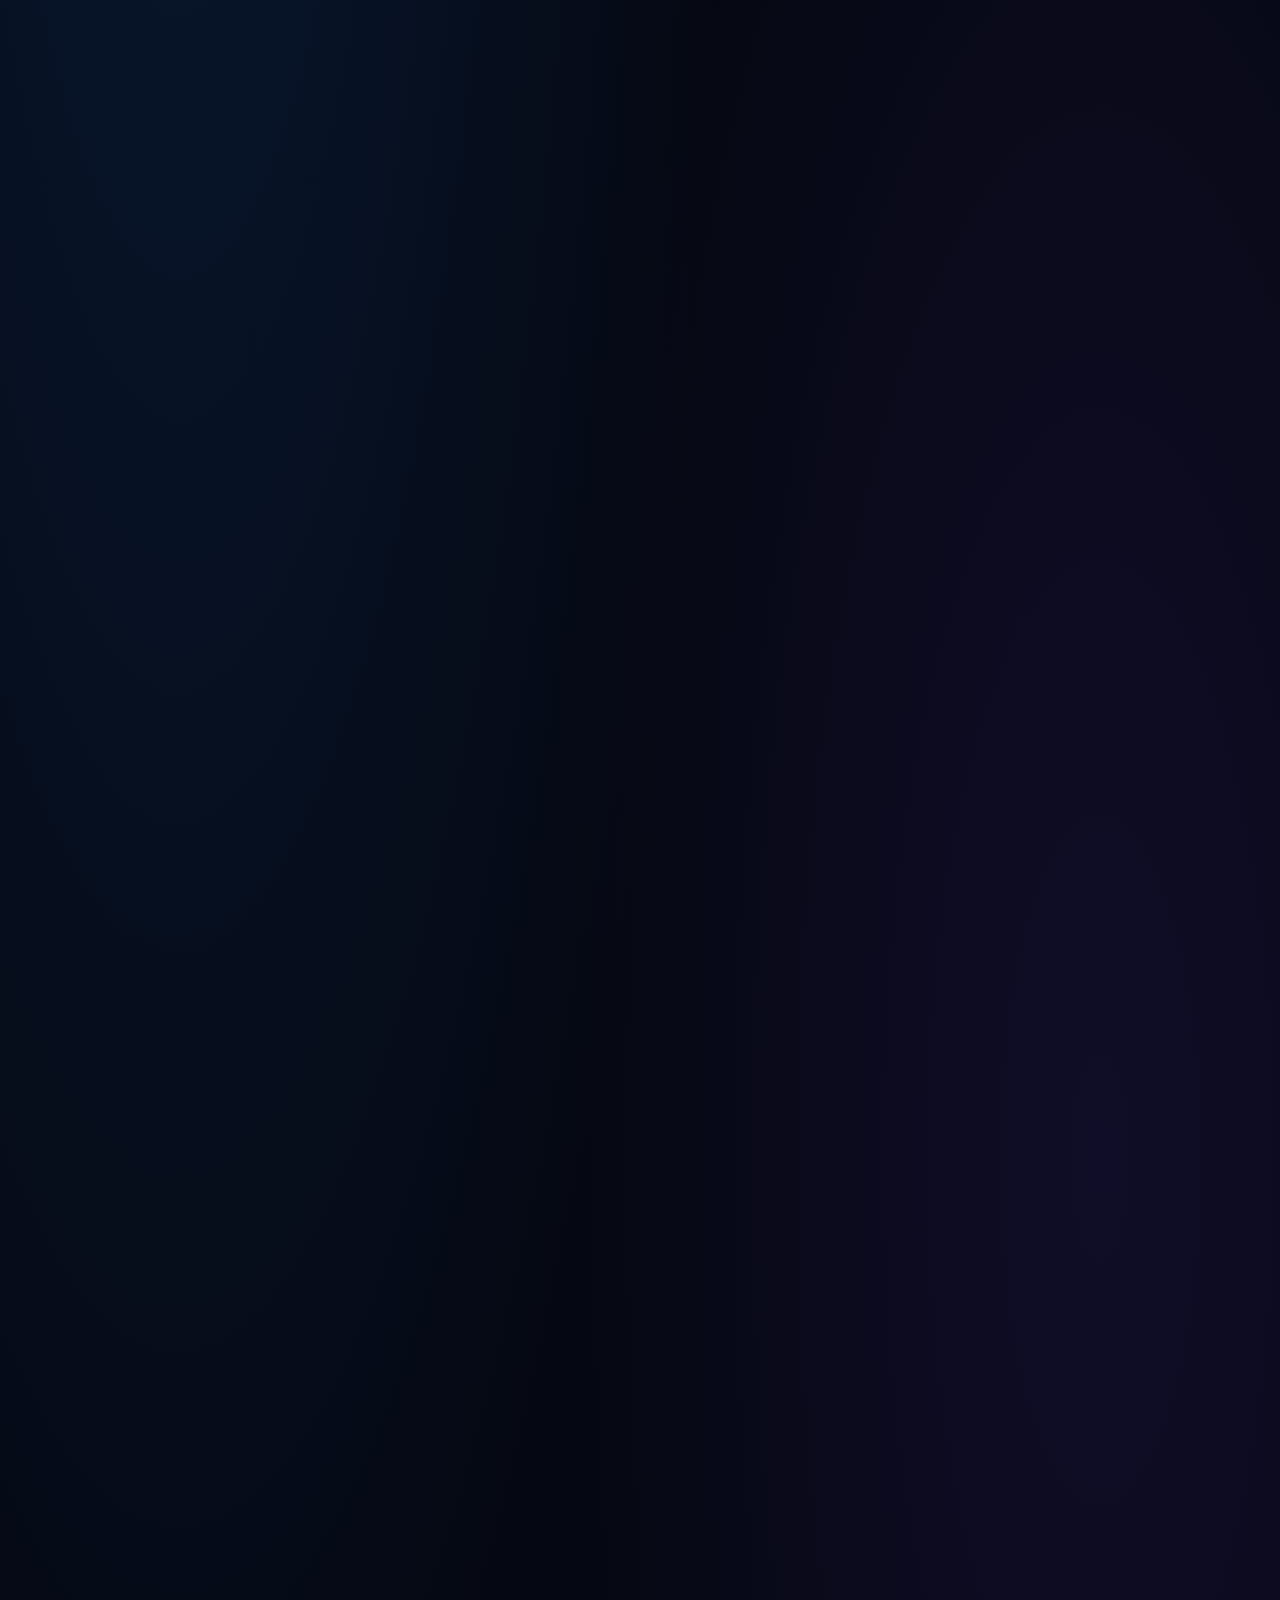
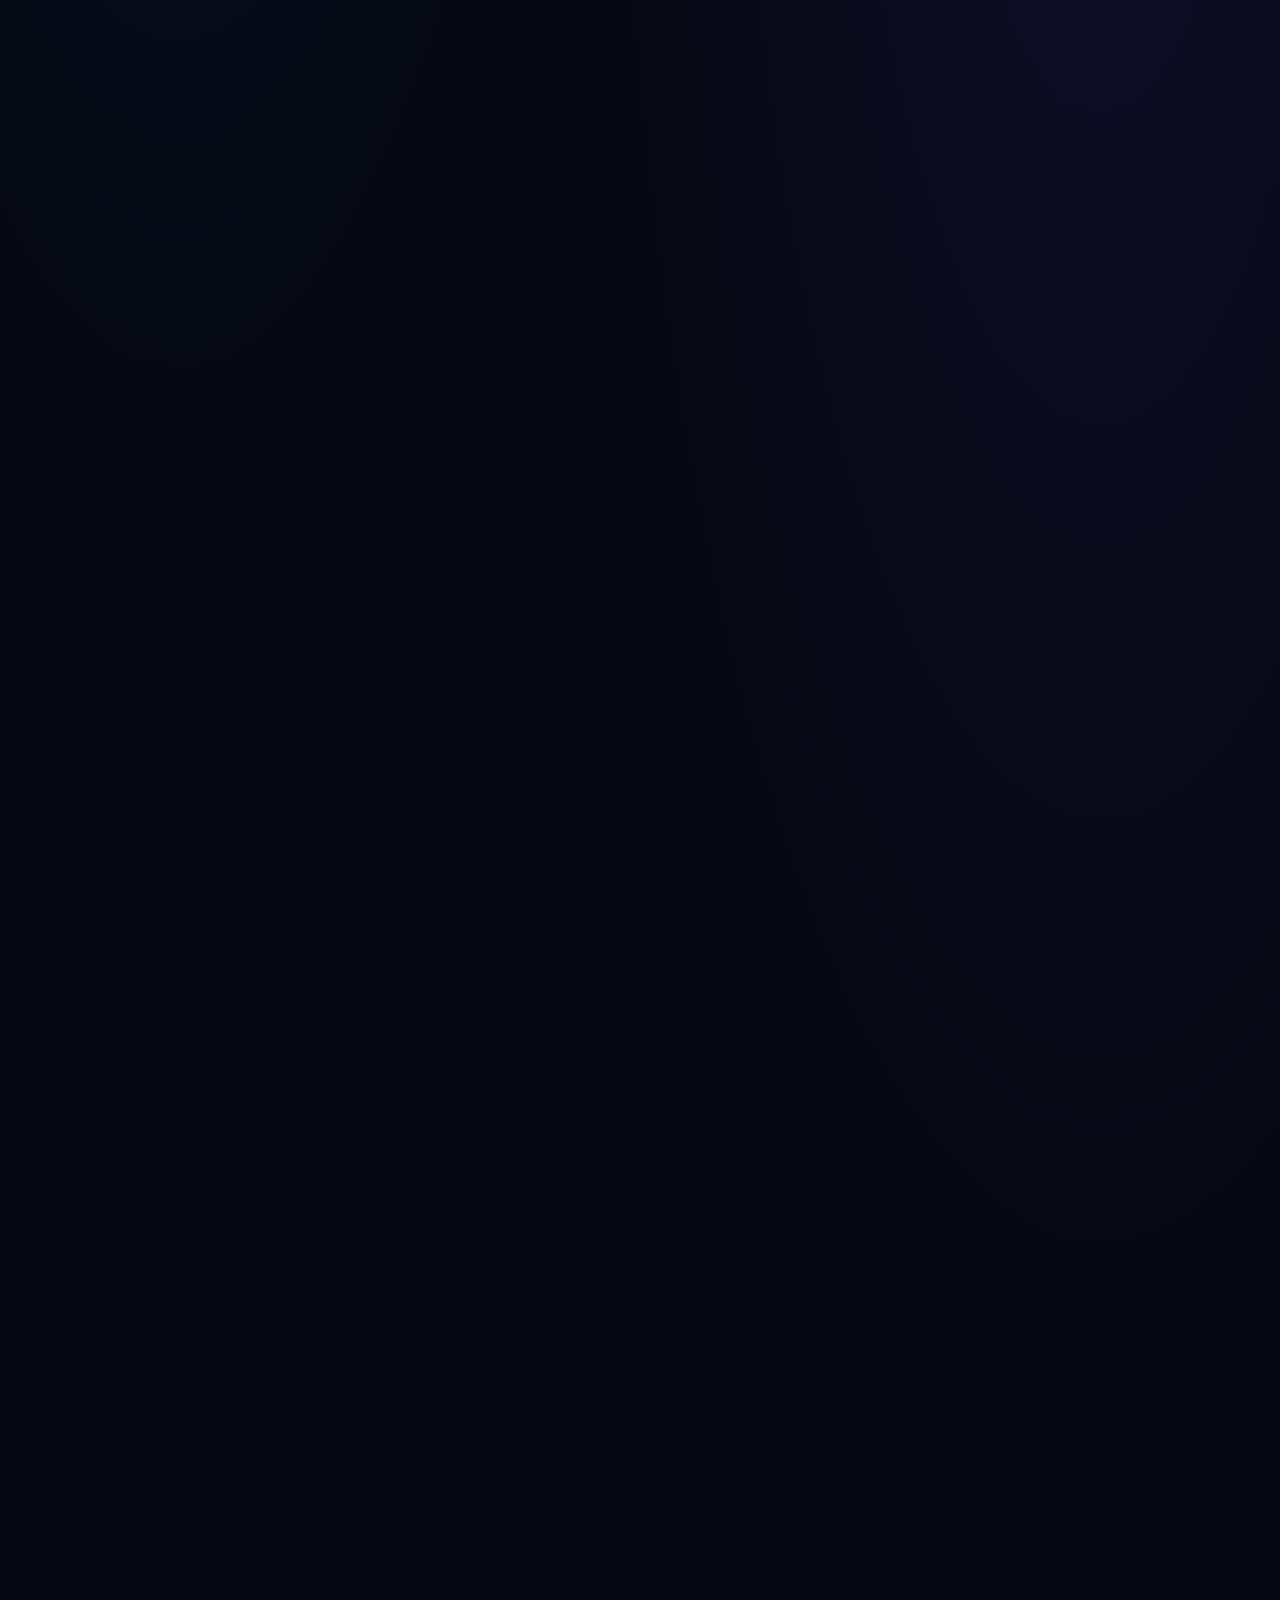
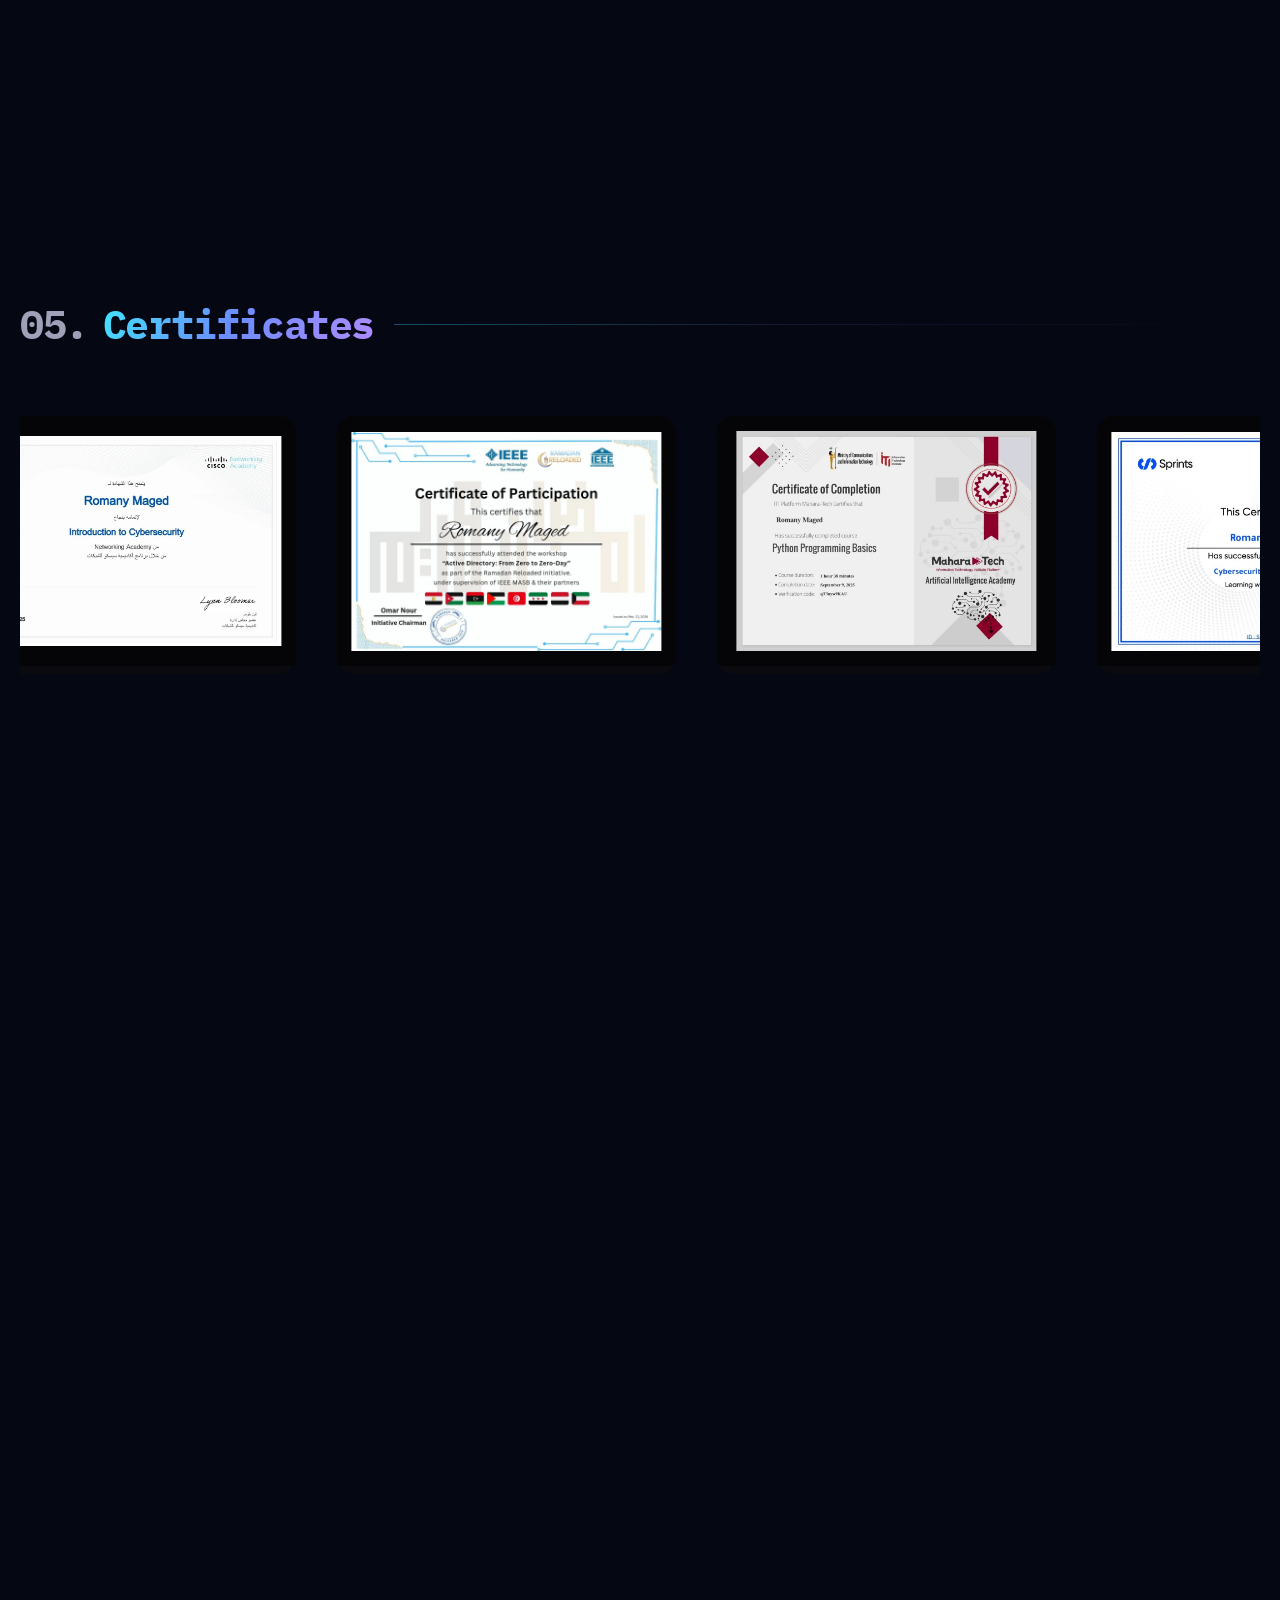
==== commit e14d1fc8: "Add files via upload" ====
--- a/index.html
+++ b/index.html
@@ -1,12 +1,12 @@
 <!DOCTYPE html>
-<html lang="en" translate="no">
+<html lang="en">
 
 <head>
     <meta charset="UTF-8">
     <meta name="viewport" content="width=device-width, initial-scale=1.0">
 
     <!-- Site identity and favicon -->
-    <title>Romany Maged | Personal Portfolio</title>
+    <title>Romany Maged | Portfolio</title>
     <meta name="application-name" content="Romany Maged">
     <meta property="og:site_name" content="Romany Maged">
     <link rel="icon" type="image/png" sizes="192x192" href="/logo.png">
@@ -59,9 +59,12 @@
           "jobTitle": "Computer Science Student | AI Model Engineering and Cybersecurity",
           "email": "romanymagedshokry@gmail.com",
           "sameAs": [
-            "https://www.linkedin.com/in/romany-maged-387081284",
-            "https://www.instagram.com/romany_maged12",
-            "https://www.behance.net/romanymaged"
+            "https://www.linkedin.com/in/romany-maged-387081284/",
+            "https://github.com/romanymagedshokry",
+            "https://www.instagram.com/romany_maged12/",
+            "https://www.facebook.com/share/1Do228QRcc/",
+            "https://www.behance.net/romanymaged",
+            "https://www.tiktok.com/@romany_maged12"
           ],
           "knowsAbout": [
             "Computer Science",
@@ -684,6 +687,18 @@
                                 class="social-lg" aria-label="Behance">
                                 <i class="fa-brands fa-behance"></i>
                             </a>
+                            <a href="https://github.com/romanymagedshokry" target="_blank" rel="noopener noreferrer"
+                                class="social-lg" aria-label="GitHub">
+                                <i class="fa-brands fa-github"></i>
+                            </a>
+                            <a href="https://www.facebook.com/share/1Do228QRcc/" target="_blank" rel="noopener noreferrer"
+                                class="social-lg" aria-label="Facebook">
+                                <i class="fa-brands fa-facebook-f"></i>
+                            </a>
+                            <a href="https://www.tiktok.com/@romany_maged12" target="_blank" rel="noopener noreferrer"
+                                class="social-lg" aria-label="TikTok">
+                                <i class="fa-brands fa-tiktok"></i>
+                            </a>
                         </div>
                     </div>
 
@@ -730,8 +745,14 @@
                         rel="noopener noreferrer"><i class="fa-brands fa-linkedin"></i></a>
                     <a href="https://www.instagram.com/romany_maged12" target="_blank" rel="noopener noreferrer"><i
                             class="fa-brands fa-instagram"></i></a>
-                    <a href="https://www.behance.net/romanymaged" target="_blank" rel="noopener noreferrer"><i
+                    <a href="https://www.behance.net/romanymaged" target="_blank" rel="noopener noreferrer" aria-label="Behance"><i
                             class="fa-brands fa-behance"></i></a>
+                    <a href="https://github.com/romanymagedshokry" target="_blank" rel="noopener noreferrer" aria-label="GitHub"><i
+                            class="fa-brands fa-github"></i></a>
+                    <a href="https://www.facebook.com/share/1Do228QRcc/" target="_blank" rel="noopener noreferrer" aria-label="Facebook"><i
+                            class="fa-brands fa-facebook-f"></i></a>
+                    <a href="https://www.tiktok.com/@romany_maged12" target="_blank" rel="noopener noreferrer" aria-label="TikTok"><i
+                            class="fa-brands fa-tiktok"></i></a>
                 </div>
             </div>
         </div>
--- a/style.css
+++ b/style.css
@@ -2213,3 +2213,176 @@
     .hero-section::after, .profile-glow-ring::after, .status-dot { animation: none !important; }
     .skill-bar-item .progress, .glass-card, .skill-category { transition: none !important; }
 }
+
+
+
+/* ===== MOBILE CONTACT LAYOUT FIX (2026-10) ===== */
+@media (max-width: 768px) {
+  *, *::before, *::after {
+    box-sizing: border-box;
+  }
+
+  html, body {
+    width: 100%;
+    max-width: 100%;
+    overflow-x: clip !important;
+  }
+
+  .contact-section,
+  .contact-section .container,
+  .contact-wrapper,
+  .contact-info,
+  .contact-form {
+    width: 100%;
+    min-width: 0;
+    max-width: 100%;
+  }
+
+  .contact-section .container {
+    padding-left: 16px !important;
+    padding-right: 16px !important;
+  }
+
+  .contact-wrapper {
+    grid-template-columns: minmax(0, 1fr) !important;
+    gap: 24px;
+  }
+
+  .contact-info,
+  .contact-form {
+    min-width: 0;
+    padding: clamp(18px, 5vw, 28px) !important;
+    overflow-wrap: anywhere;
+  }
+
+  .contact-info h3 {
+    font-size: clamp(1.45rem, 5.5vw, 1.9rem);
+    line-height: 1.25;
+    overflow-wrap: anywhere;
+  }
+
+  .contact-info p {
+    font-size: clamp(1rem, 4vw, 1.2rem);
+    line-height: 1.65;
+    overflow-wrap: anywhere;
+    margin-bottom: 28px;
+  }
+
+  .method-item,
+  .method-item span,
+  .contact-info a {
+    min-width: 0;
+    overflow-wrap: anywhere;
+    word-break: break-word;
+  }
+
+  .social-links-lg {
+    display: flex;
+    flex-wrap: wrap;
+    gap: 12px;
+    max-width: 100%;
+  }
+
+  .social-lg {
+    flex: 0 0 52px;
+    width: 52px;
+    height: 52px;
+  }
+
+  .contact-form .form-group,
+  .contact-form input,
+  .contact-form textarea,
+  .contact-form select,
+  .contact-form button,
+  .contact-form .form-actions {
+    width: 100%;
+    min-width: 0;
+    max-width: 100%;
+  }
+
+  .contact-form input,
+  .contact-form textarea {
+    box-sizing: border-box;
+  }
+
+  .contact-form button {
+    white-space: normal;
+    overflow-wrap: anywhere;
+  }
+}
+
+@media (max-width: 380px) {
+  .contact-section .container {
+    padding-left: 12px !important;
+    padding-right: 12px !important;
+  }
+
+  .contact-info,
+  .contact-form {
+    padding: 16px !important;
+  }
+
+  .social-links-lg {
+    gap: 9px;
+  }
+
+  .social-lg {
+    flex-basis: 46px;
+    width: 46px;
+    height: 46px;
+  }
+}
+
+
+
+/* ===== MOBILE HERO PORTRAIT POSITION + PORTFOLIO TITLE FIX ===== */
+@media (max-width: 768px) {
+  .hero-section {
+    padding-top: 96px !important;
+    padding-bottom: 28px;
+    overflow: hidden;
+  }
+
+  .hero-wrapper {
+    gap: 28px !important;
+  }
+
+  .hero-visual {
+    width: 100%;
+    min-width: 0;
+    margin-top: 18px !important;
+    flex: 0 0 auto;
+  }
+
+  .profile-glow-ring {
+    width: min(78vw, 360px) !important;
+    height: min(78vw, 360px) !important;
+    flex-shrink: 0;
+    margin-top: 8px;
+  }
+
+  .profile-image {
+    width: 100%;
+    height: 100%;
+    object-fit: cover;
+    object-position: center center;
+    border-radius: 50%;
+  }
+
+  .hero-content {
+    width: 100%;
+    min-width: 0;
+  }
+
+  .hero-title {
+    overflow-wrap: anywhere;
+    word-break: normal;
+  }
+}
+
+@media (max-width: 380px) {
+  .profile-glow-ring {
+    width: min(74vw, 300px) !important;
+    height: min(74vw, 300px) !important;
+  }
+}
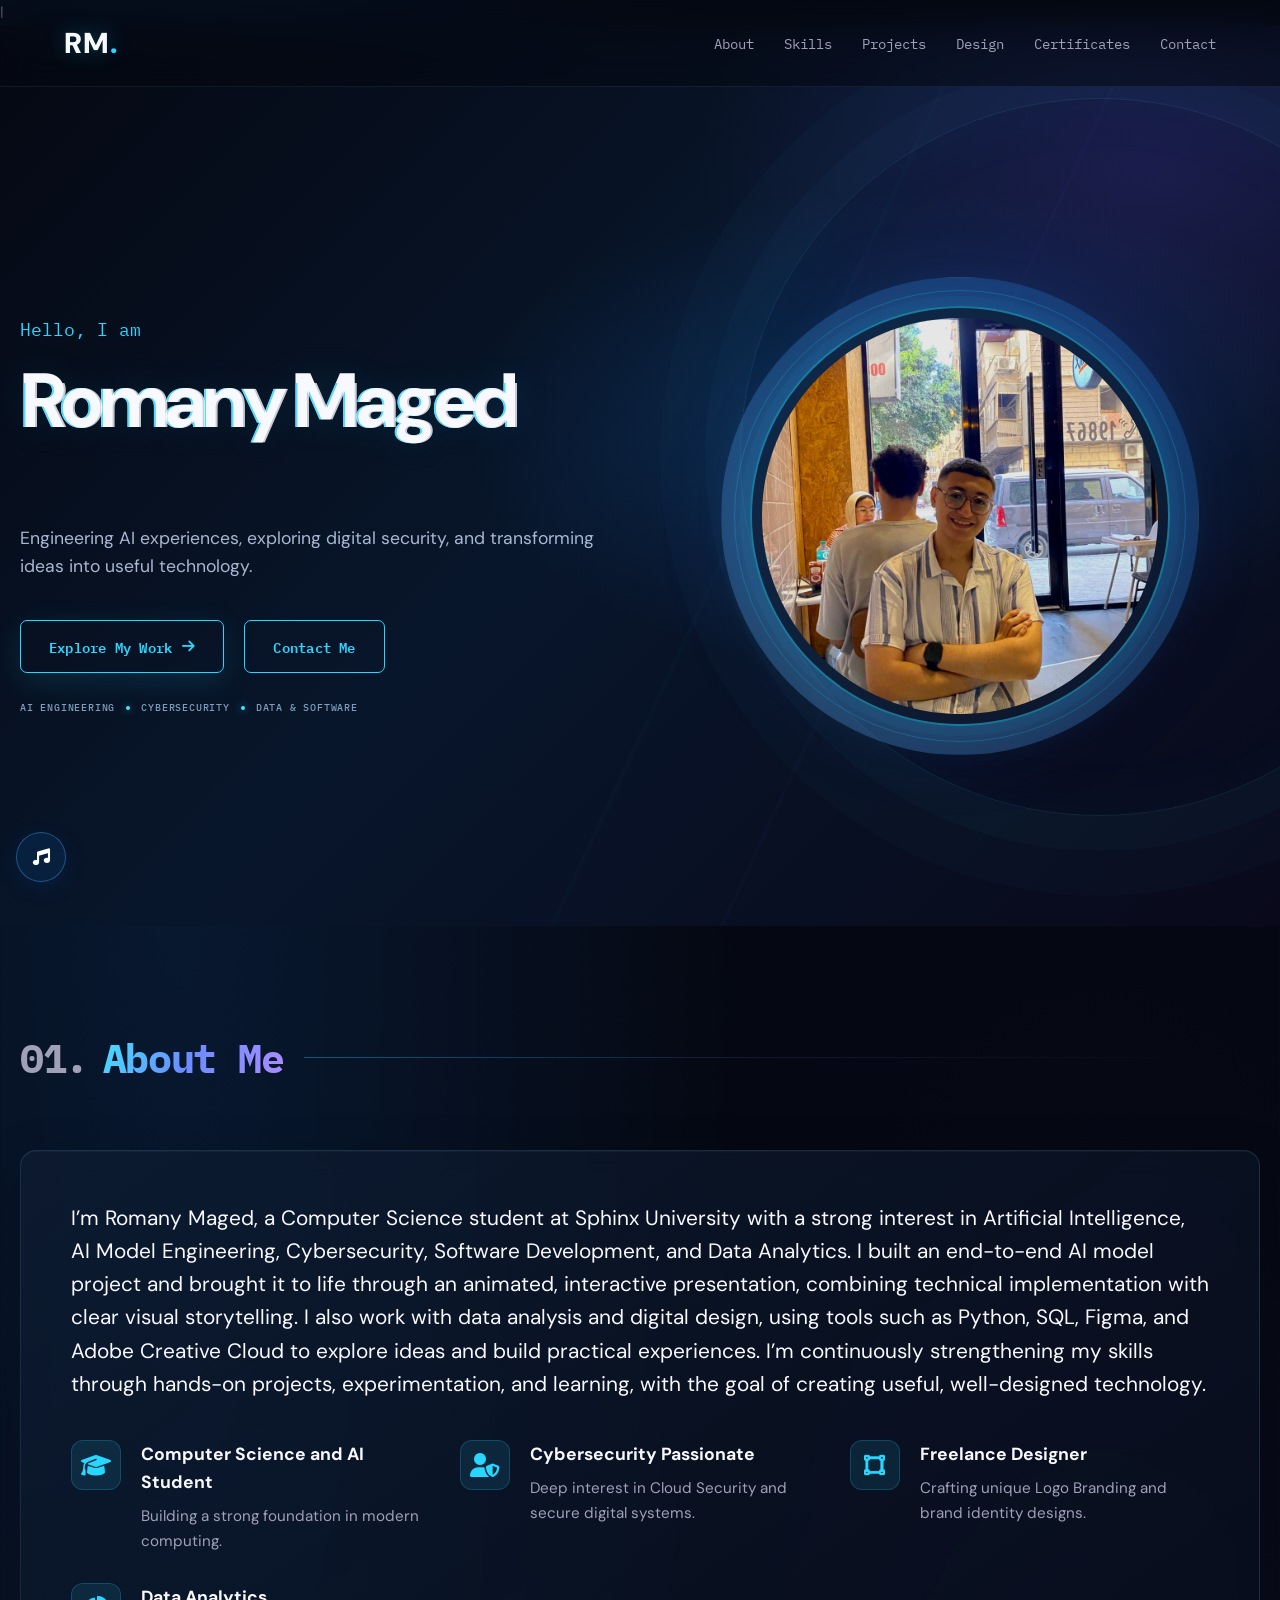
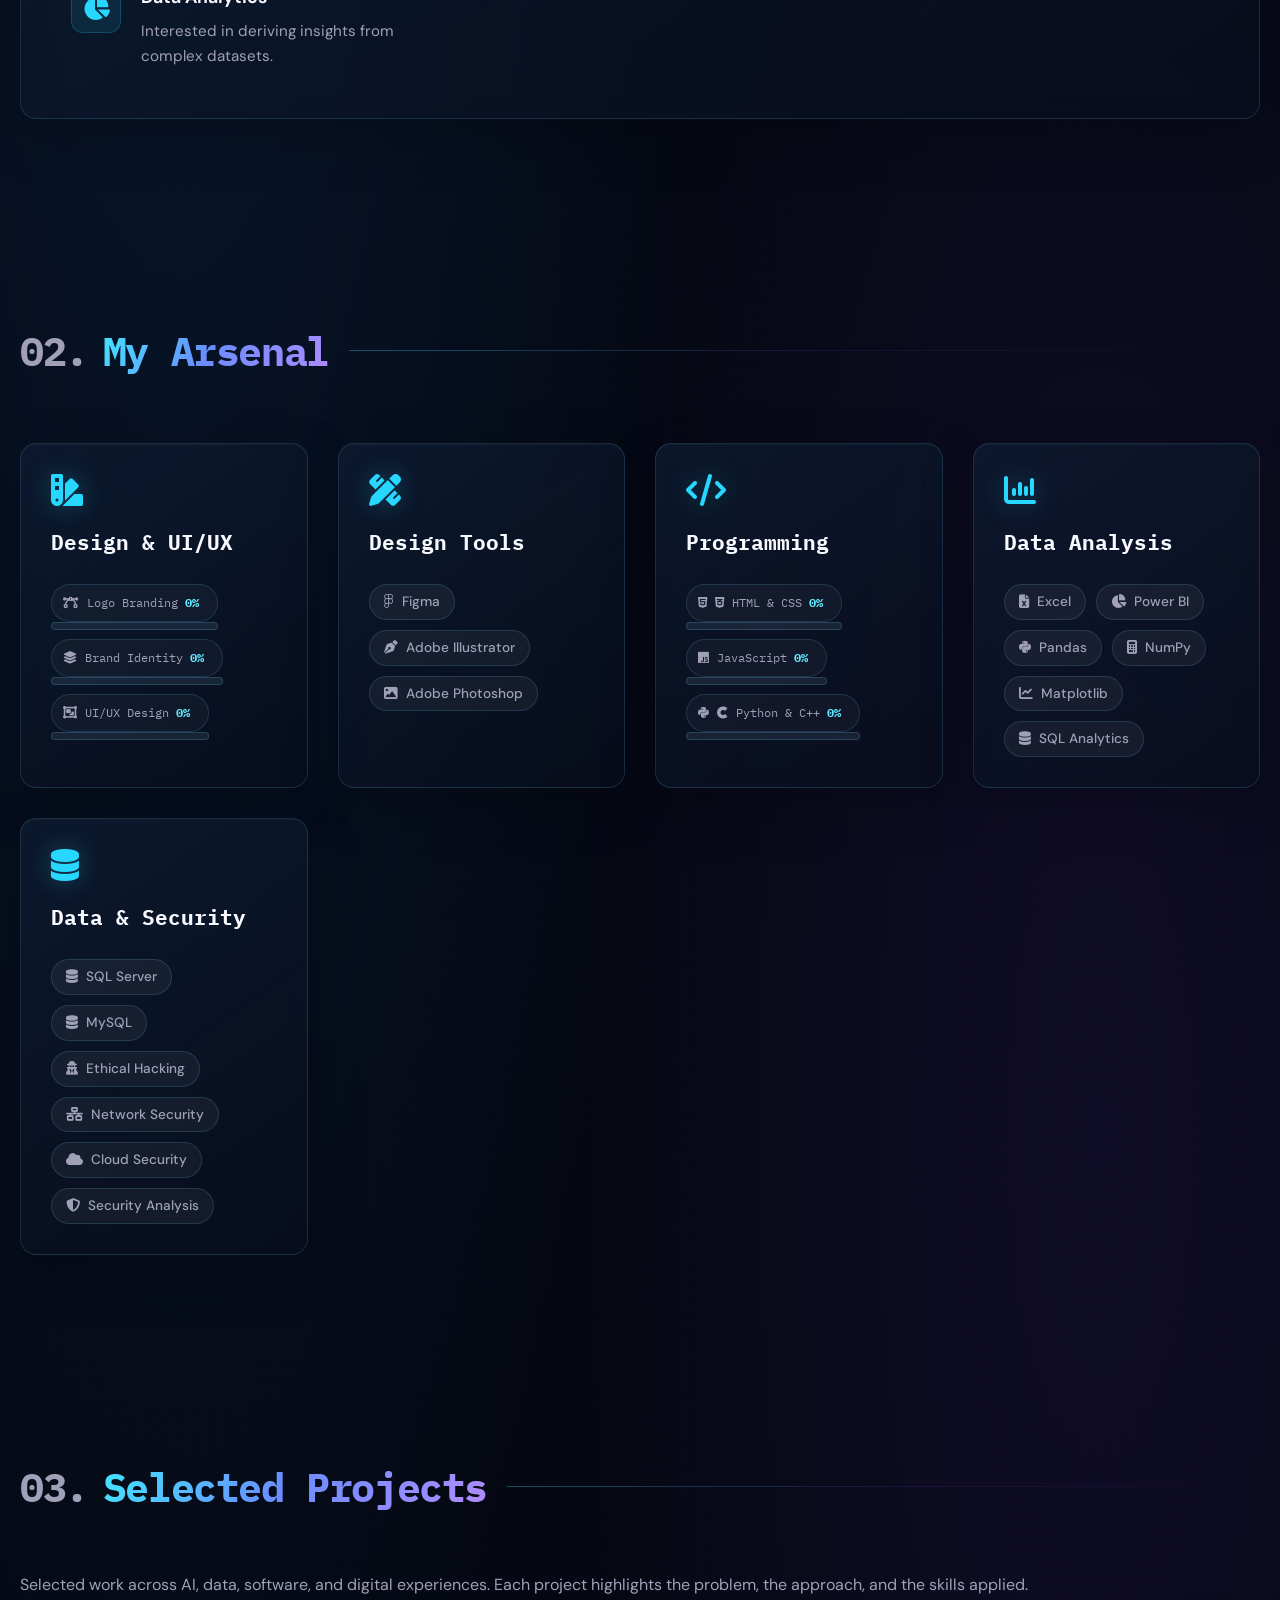
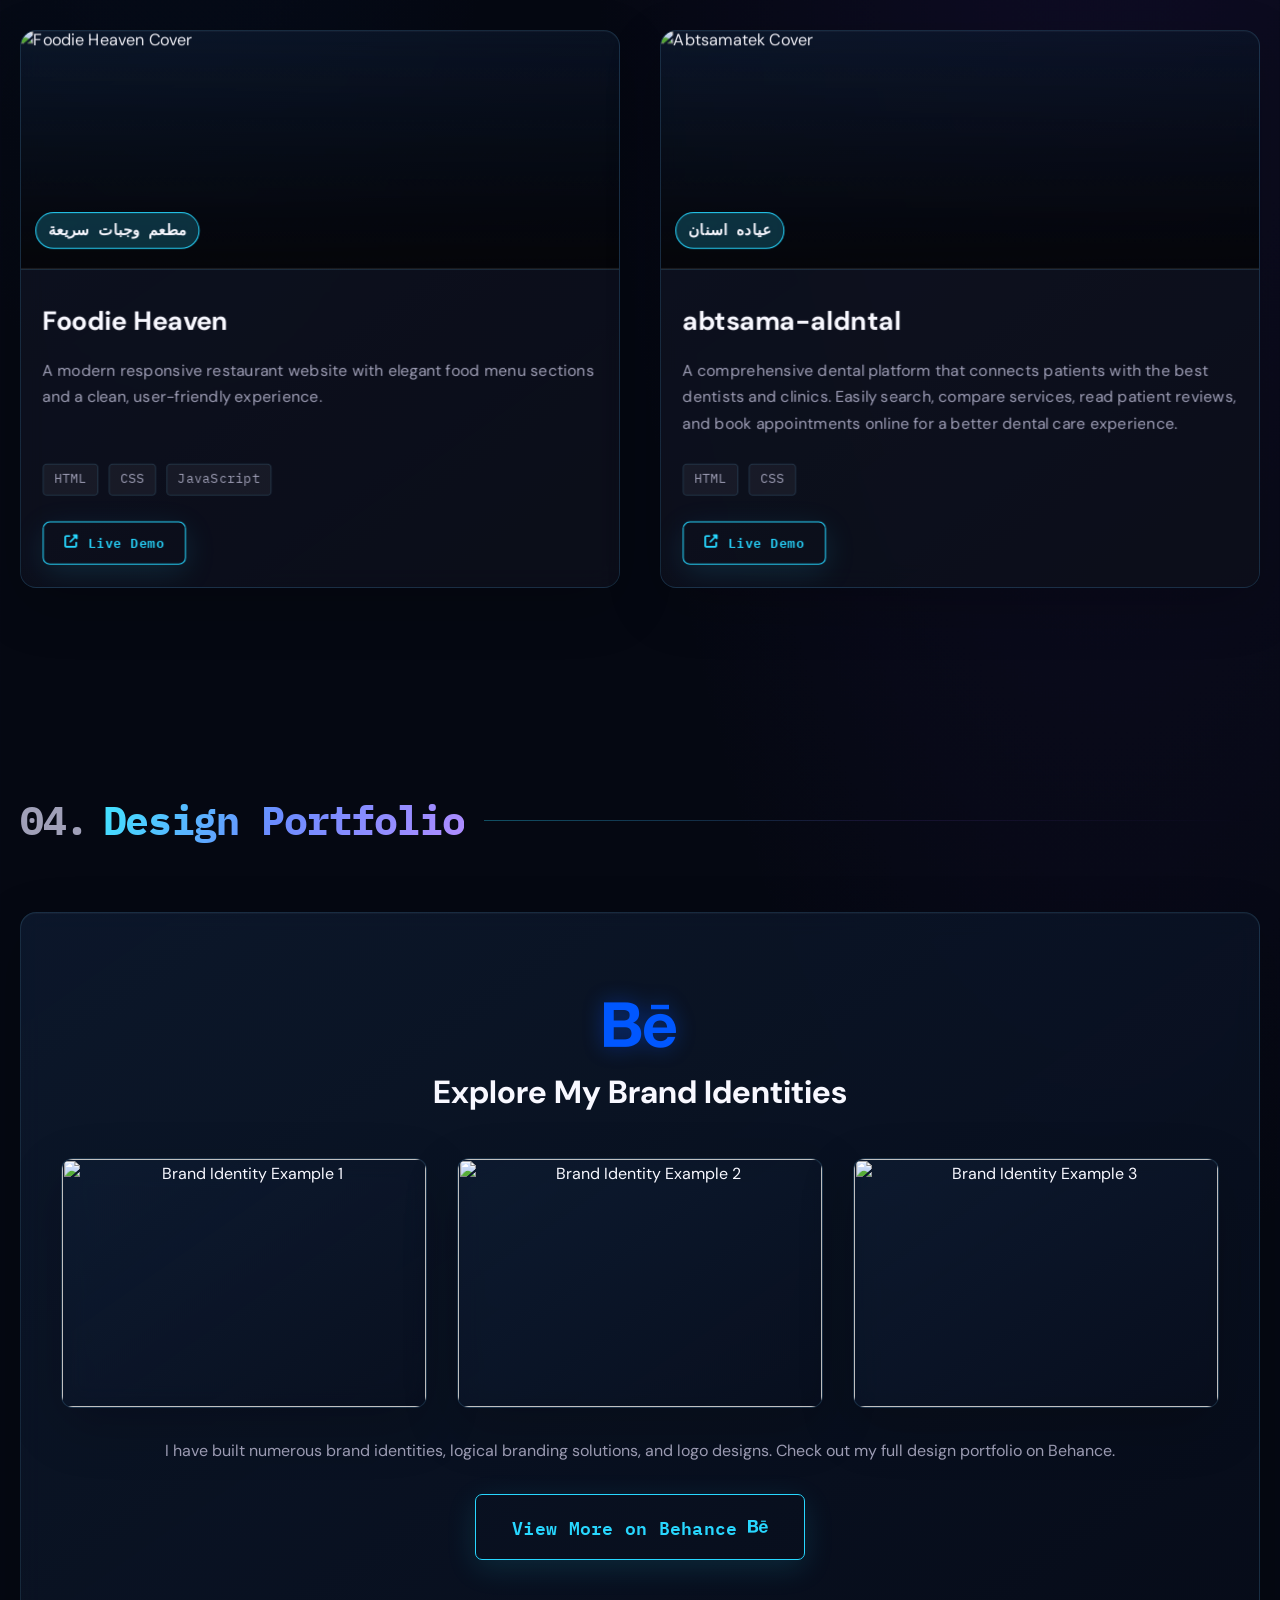
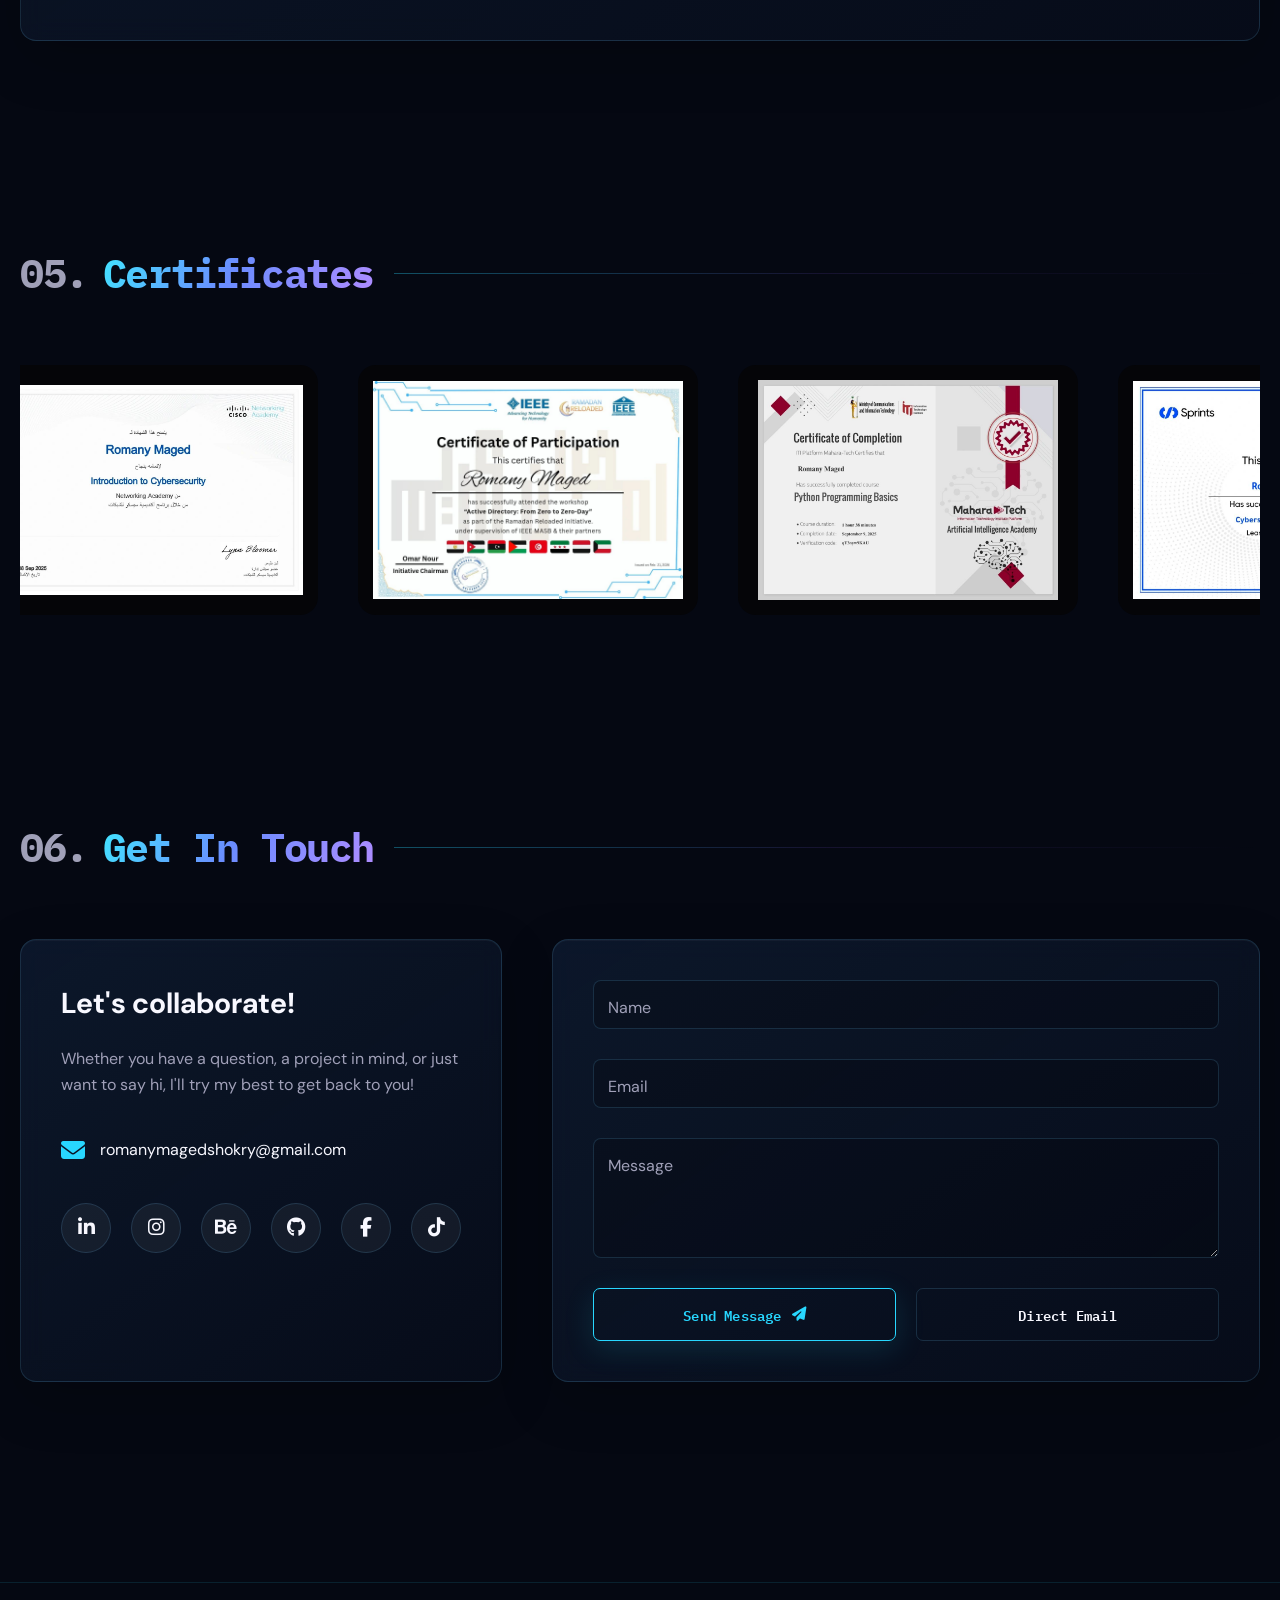
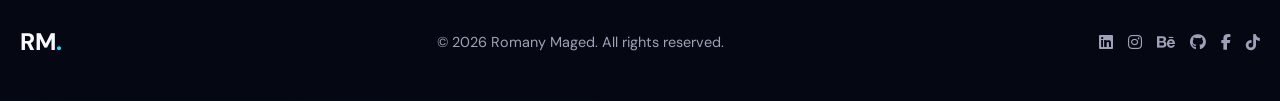
==== commit bef10e4f: "Update index.html" ====
--- a/index.html
+++ b/index.html
@@ -1,4 +1,4 @@
-<!DOCTYPE html>
+l<!DOCTYPE html>
 <html lang="en">
 
 <head>
@@ -11,7 +11,7 @@
     <meta property="og:site_name" content="Romany Maged">
     <link rel="icon" type="image/png" sizes="192x192" href="/logo.png">
     <link rel="apple-touch-icon" href="/logo.png">
-
+    <link rel="icon" type="image/png" href="/logo.png" sizes="96x96">
     <!-- Google Search Console verification (kept from the original file) -->
     <meta name="google-site-verification" content="r4RRK8boNei9Hx-ZyAp6NNh3rEhzOxbkP657Rp9Qjjo">
     <meta name="google-site-verification" content="z92JJEyWyNlZCQNOG80VVvC26_KCY3gpOi3EZ64j8lI">
